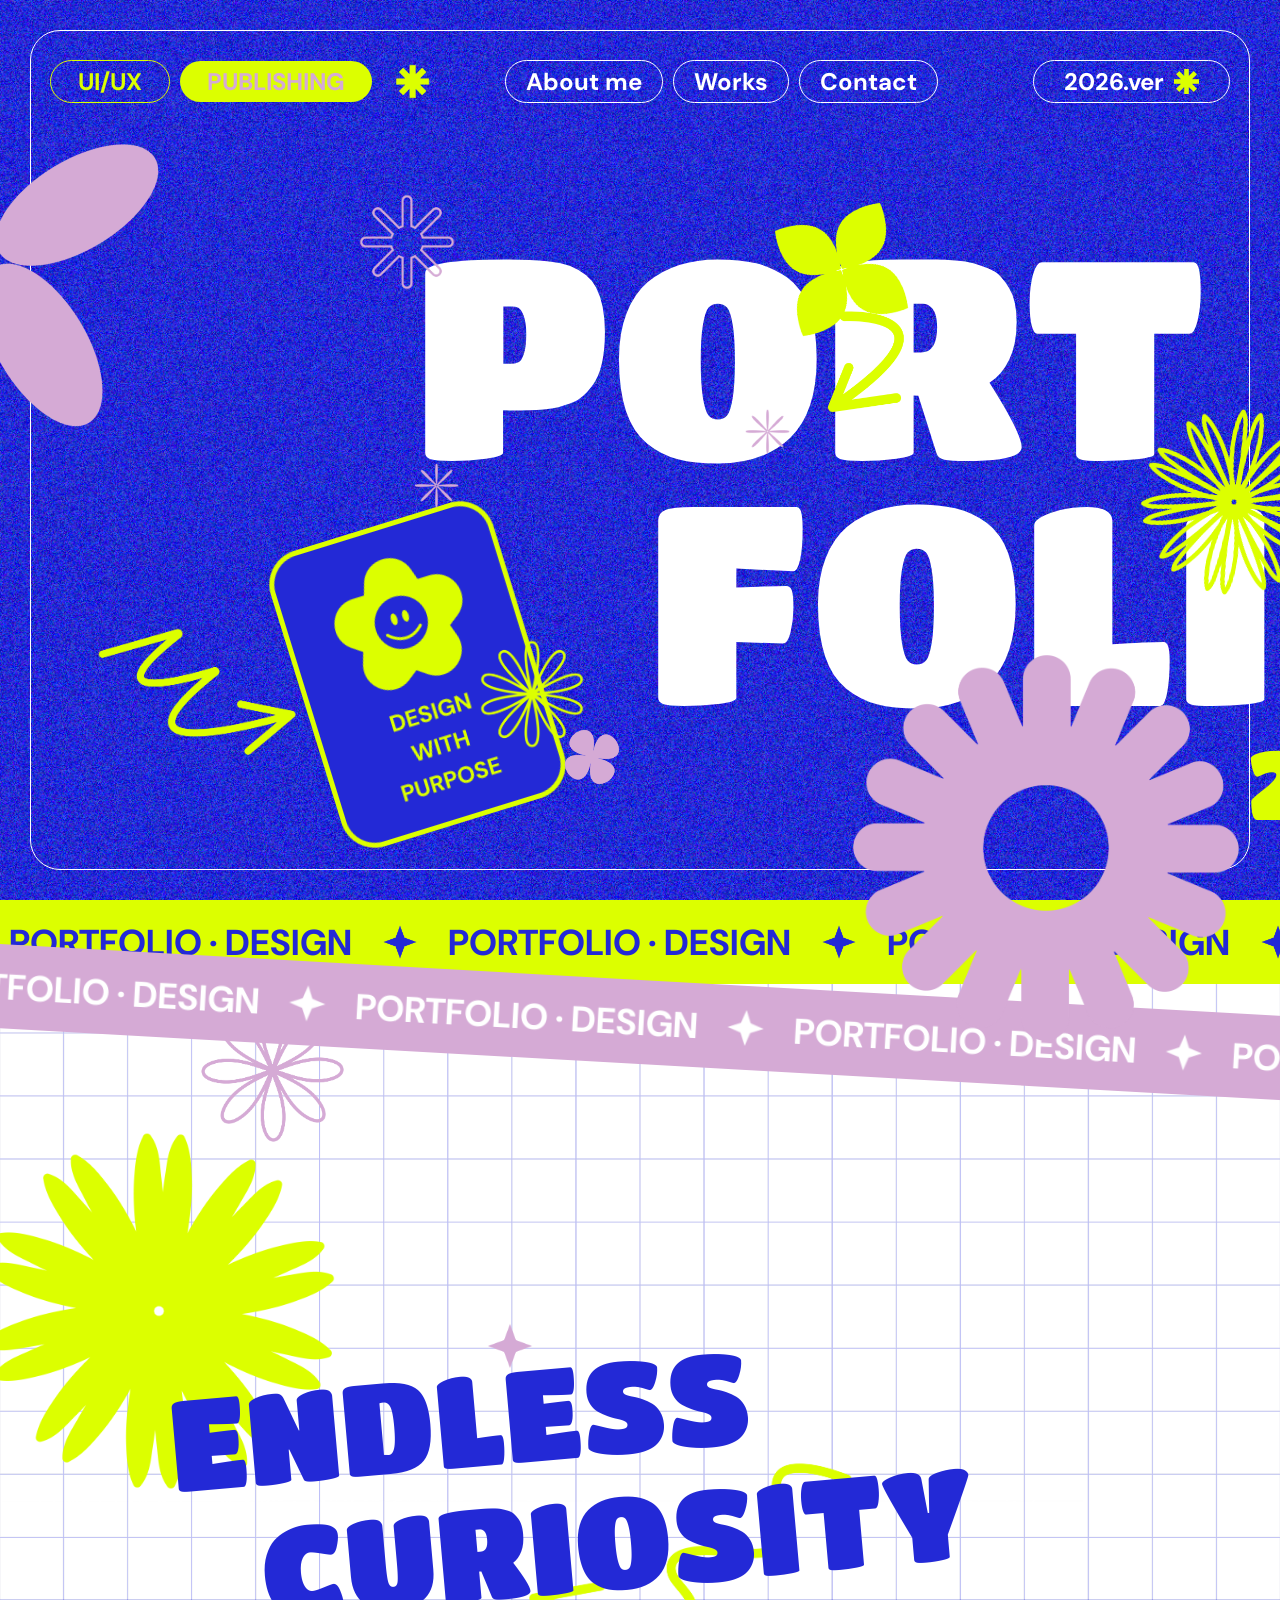
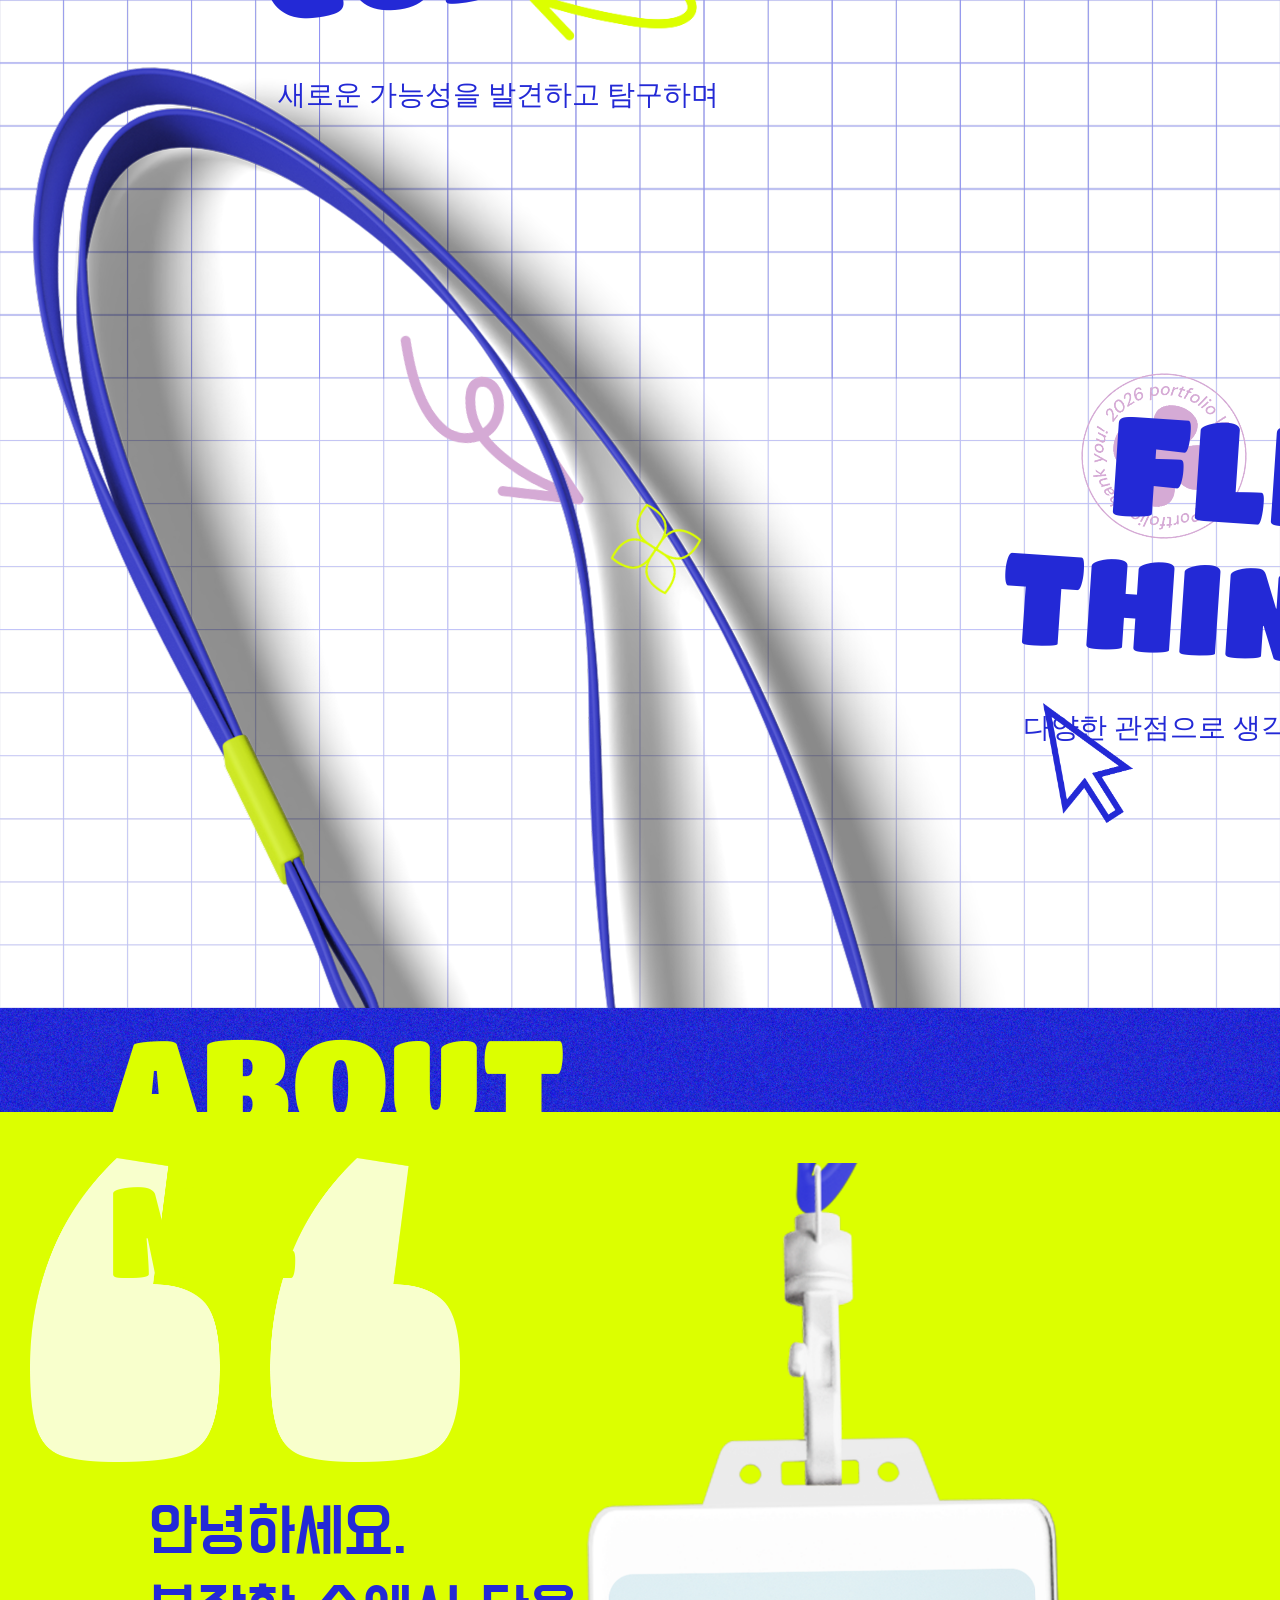
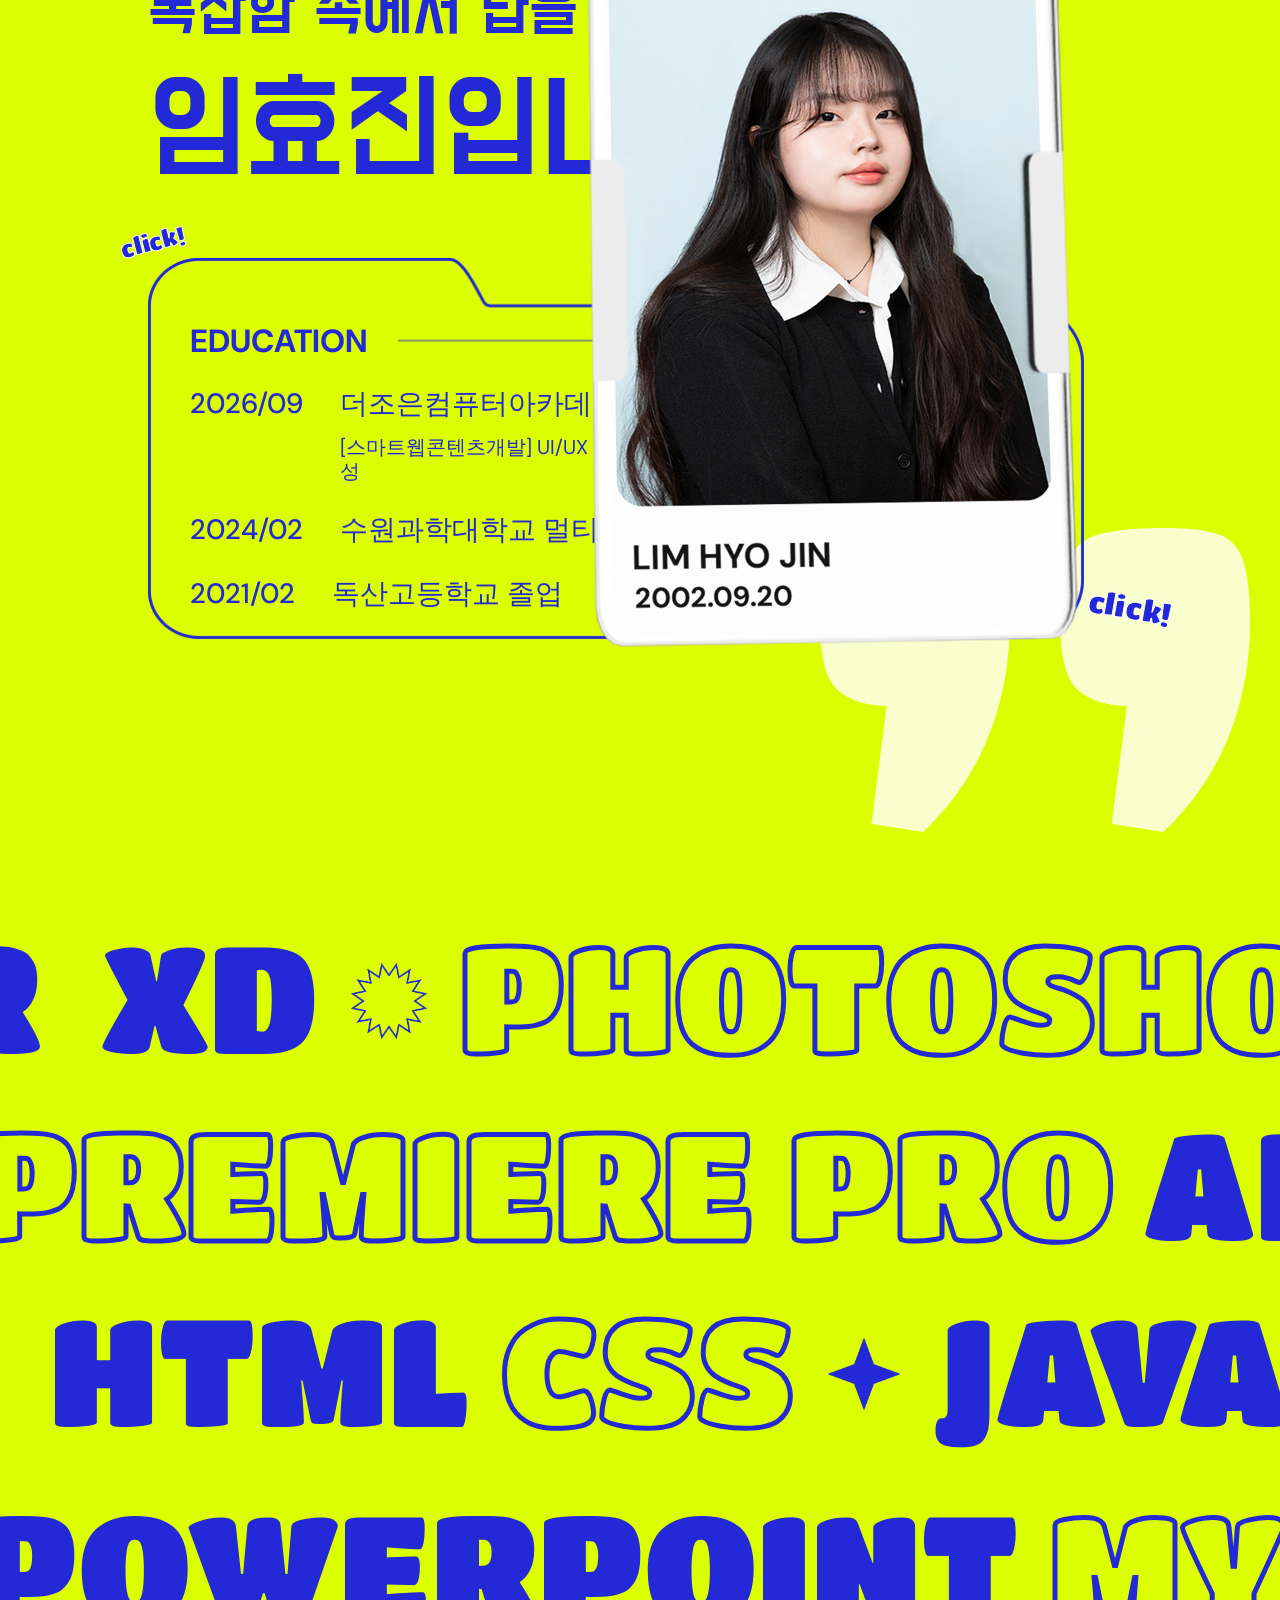
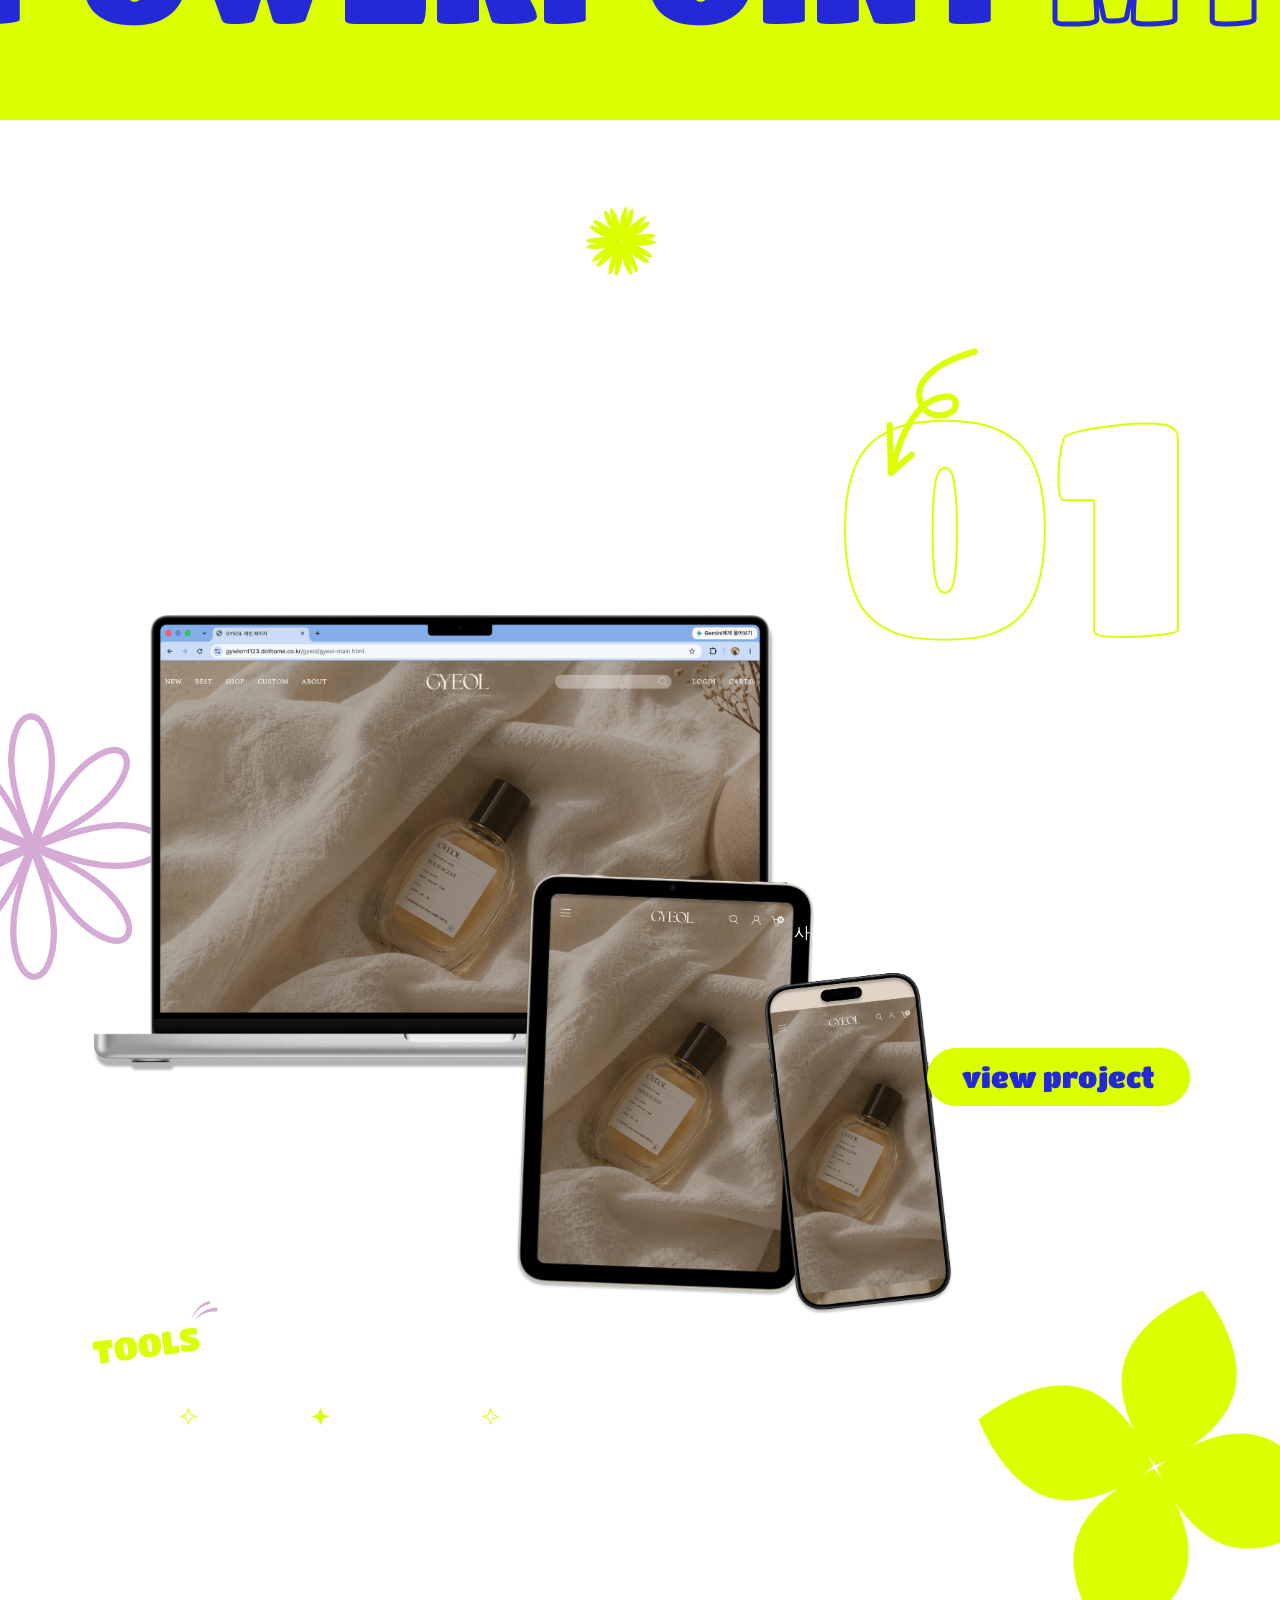
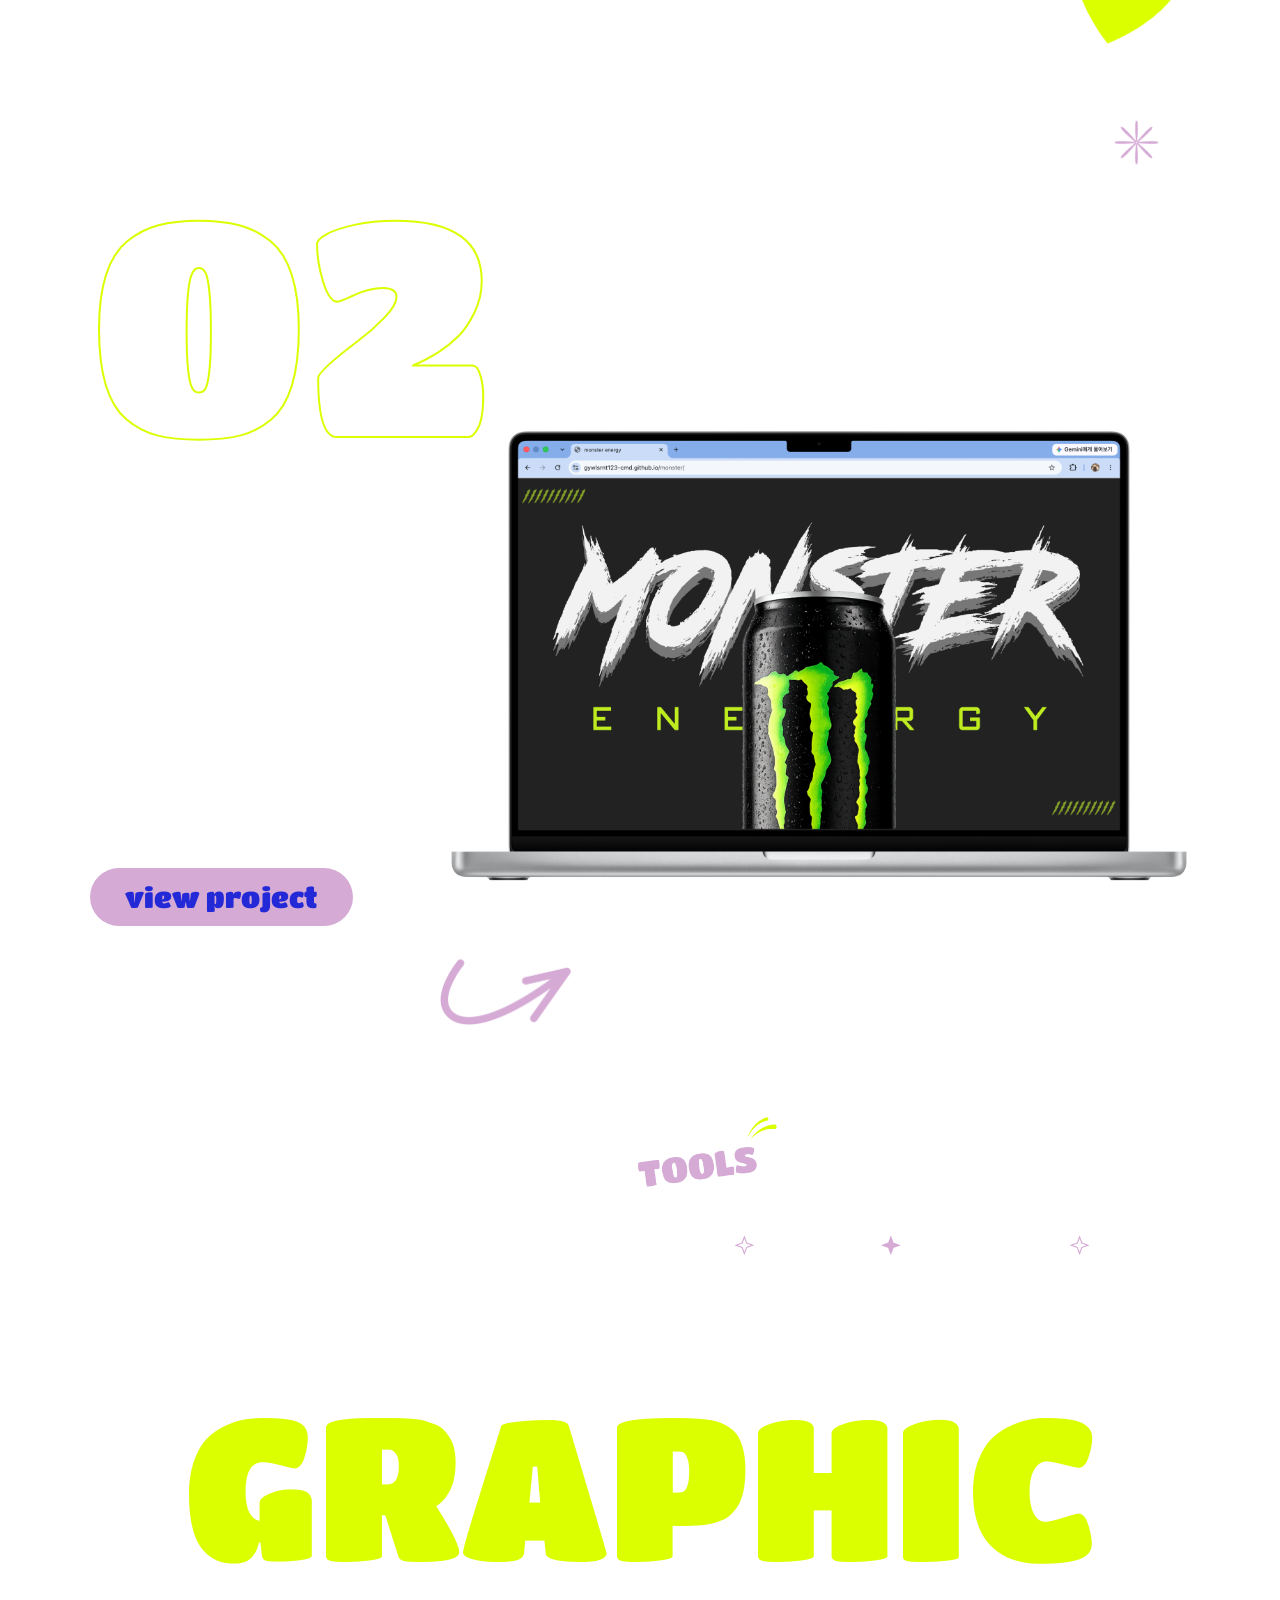
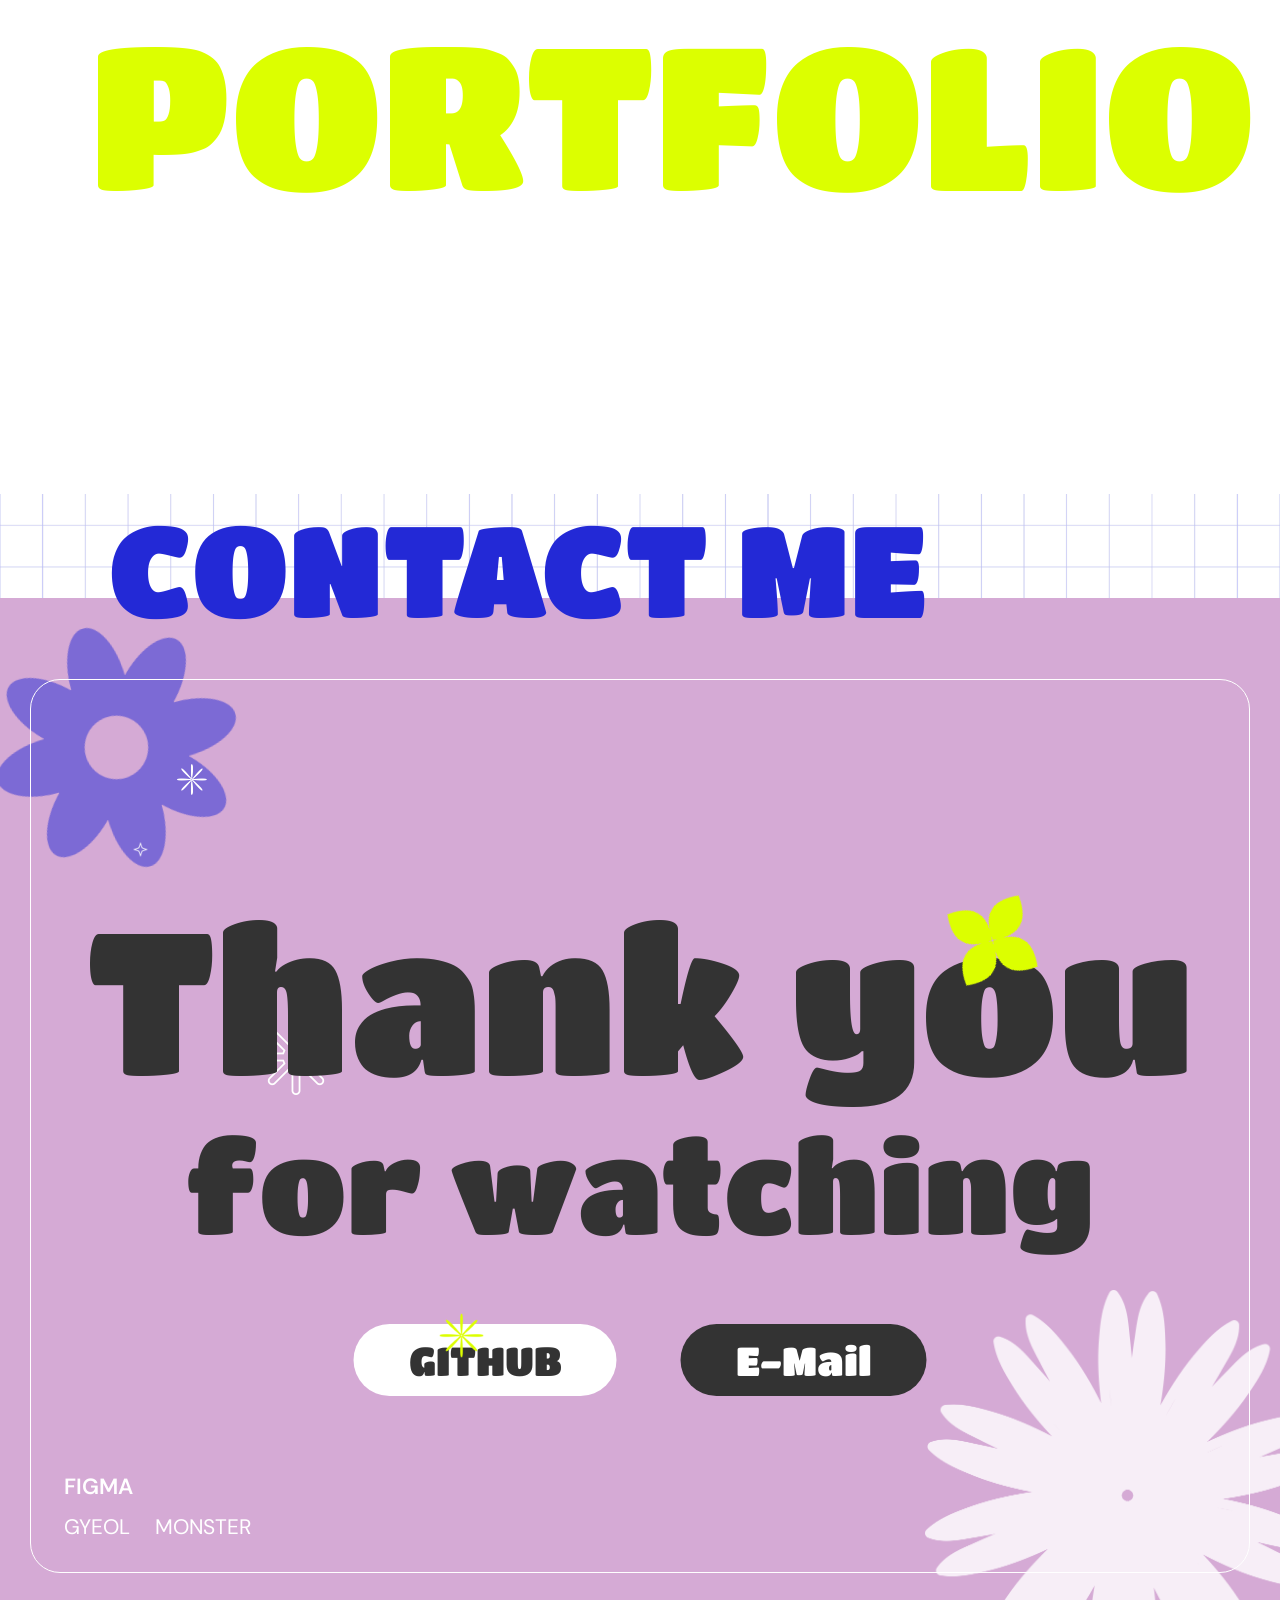
==== index.html @ 48977298 "Add portfolio website" ====
<!DOCTYPE html>
<html lang="ko">
<head>
    <meta charset="UTF-8">
    <meta name="viewport" content="width=device-width, initial-scale=1.0">
    <title>portfolio</title>
    <link rel="stylesheet" href="portfolio.css">

    <link rel="preconnect" href="https://fonts.googleapis.com">
    <link rel="preconnect" href="https://fonts.gstatic.com" crossorigin>
    <link href="https://fonts.googleapis.com/css2?family=DM+Sans:wght@100;400;500;700&display=swap" rel="stylesheet">
    <link href="https://fonts.googleapis.com/css2?family=DM+Sans:wght@400;500;700&family=Do+Hyeon&family=Titan+One&display=swap" rel="stylesheet">

    <script src="js/jquery-4.0.0.min.js"></script>
</head>
<body class="main-page">
    <header>
        <div>
            <p>UI/UX</p>
            <p>PUBLISHING</p>
            <img src="source/main/graphic/graphic16.png" alt="">
        </div>
        <nav class="main-nav">
            <a href="#about">About me</a>
            <a href="#works">Works</a>
            <a href="#main-contact">Contact</a>
        </nav>
        <span class="version">
            2026.ver
            <img src="source/main/graphic/graphicHeader.png" alt="">
        </span>
    </header>
    <!--header end-->
    
    <main>
        <section id="main-hero">
            <div class="hero-graphic">
                <img class="graphic graphic-1" src="source/main/graphic/graphic1.png" alt="">
                <img class="graphic graphic-2" src="source/main/graphic/graphic5.png" alt="">
                <img class="graphic graphic-3" src="source/main/graphic/graphic12.png" alt="">
                <img class="main-arrow arrow-1" src="source/main/arrow1.png" alt="">
                <img class="graphic graphic-4" src="source/main/graphic/graphic11.png" alt="">
                <img class="flower" src="source/main/flower_pr.png" alt="">
                <img class="main-arrow arrow-2" src="source/main/arrow2.png" alt="">
                <img class="graphic graphic-5" src="source/main/graphic/graphic2.png" alt="">
                <img class="graphic graphic-6" src="source/main/graphic/graphic2.png" alt="">
                <img class="graphic graphic-7" src="source/main/graphic/graphic14.png" alt="">
                <img class="graphic graphic-8" src="source/main/graphic/graphic4.png" alt="">
                <img class="hero-port" src="source/main/graphic/main_hero.png" alt="">
                <img class="graphic graphic-9" src="source/main/graphic/graphic6.png" alt="">
            </div>
            <h1 class="titan">
                <span>PORT</span>
                <span>FOLIO</span>
            </h1>
            <p class="year titan">2026</p>
        </section>
        <section class="marquee-section">
            <div class="marquee marquee-green">
                <div class="marquee-track">
                    <span>PORTFOLIO · DESIGN</span>
                    <span><img src="source/main/graphic/graphic22.png" alt=""></span>
                    <span>PORTFOLIO · DESIGN</span>
                    <span><img src="source/main/graphic/graphic22.png" alt=""></span>
                </div>
            </div>
            <div class="marquee marquee-pink">
                <div class="marquee-track">
                    <span>PORTFOLIO · DESIGN</span>
                    <span><img src="source/main/graphic/graphic27.png" alt=""></span>
                    <span>PORTFOLIO · DESIGN</span>
                    <span><img src="source/main/graphic/graphic27.png" alt=""></span>
                </div>
            </div>
        </section>
        <section id="about">
            <article class="about-top">
                <div class="about-graphic">
                    <img class="Agraphic Agraphic-1" src="source/main/graphic/graphic7.png" alt="">
                    <img class="Agraphic Agraphic-2" src="source/main/graphic/graphic15.png" alt="">
                    <img class="Agraphic Agraphic-3" src="source/main/graphic/graphic8.png" alt="">
                    <img class="Agraphic Agraphic-4" src="source/main/graphic/graphic13.png" alt="">
                    <img class="Agraphic Agraphic-5" src="source/main/graphic/about.png" alt="">
                    <img class="Aarrow Aarrow-1" src="source/main/arrow3.png" alt="">
                    <img class="Aarrow Aarrow-2" src="source/main/arrow4.png" alt="">
                    <img class="mouse" src="source/main/graphic/mouse.png" alt="">
                    <img class="year-2026" src="source/main/2026.png" alt="">
                </div>
                <p><img src="source/main/card1.png" alt=""></p>
                <div class="endless">
                    <h2 class="titan">
                        <span>ENDLESS</span>
                        <span>CURIOSITY</span>
                    </h2>
                    <p>새로운 가능성을 발견하고 탐구하며</p>
                </div>
                <div class="flexible">
                    <h2 class="titan">
                        <span>FLEXIBLE</span>
                        <span>THINKER</span>
                    </h2>
                    <p>다양한 관점으로 생각하는</p>
                </div>
            </article>
            <article class="about-bottom">
                <div class="about-bottom-title">
                    <h2 class="titan">
                        <span>ABOUT</span>
                        <img class="a_me" src="source/main/aboutme.png" alt="">
                        <span>ME</span>
                    </h2>
                    <img src="source/main/background1-2.png" alt="">
                </div>
                <div class="about-quotes" aria-hidden="true">
                    <img src="source/main/up.png" alt="">
                    <img src="source/main/down.png" alt="">
                </div>
                <div class="about-typo">
                    <p class="do-hyeon">
                        안녕하세요.
                        <br>
                        복잡함 속에서 답을 찾아내는 디자이너
                    </p>
                    <p class="do-hyeon">임효진입니다.</p>
                </div>
                <div class="folder">
                    <span class="folder-click folder-click-left titan">click!</span>
                    <img src="source/main/folder.png" alt="">
                    <div class="education">
                        <div class="education-title">
                            <button class="panel-toggle is-active" type="button" aria-controls="education-list" aria-expanded="true">EDUCATION</button>
                            <img src="source/main/line.png" alt="">
                        </div>
                        <ul class="education-list" id="education-list">
                            <li>
                                <p>2026/09</p>
                                <p>더조은컴퓨터아카데미 훈련과정 수료</p>
                                <span>[스마트웹콘텐츠개발] UI/UX 스마트웹(웹디자인,웹퍼블리셔)콘텐츠 제작 실무자 양성</span>
                            </li>
                            <li>
                                <p>2024/02</p>
                                <p>수원과학대학교 멀티미디어디자인과 졸업</p>
                            </li>
                            <li>
                                <p>2021/02</p>
                                <p>독산고등학교 졸업</p>
                            </li>
                        </ul>
                    </div>
                    <div class="skill">
                        <div class="skill-title">
                            <button class="panel-toggle" type="button" aria-controls="skill-list" aria-expanded="false">SKILLS</button>
                            <img src="source/main/line.png" alt="">
                        </div>
                        <div class="skill-list" id="skill-list">
                            <div class="skill-row skill-row-design">
                                <img class="skill-photoshop" src="source/main/skill/photoshop.png" alt="Photoshop">
                                <img class="skill-xd" src="source/main/skill/XD.png" alt="Adobe XD">
                                <img class="skill-illustrator" src="source/main/skill/illustrator.png" alt="Illustrator">
                                <img class="skill-premiere" src="source/main/skill/premiere_pro.png" alt="Premiere Pro">
                                <img class="skill-figma" src="source/main/skill/figma.png" alt="Figma">
                            </div>
                            <div class="skill-row skill-row-web">
                                <img class="skill-html" src="source/main/skill/html.png" alt="HTML">
                                <img class="skill-css" src="source/main/skill/css.png" alt="CSS">
                                <img class="skill-javascript" src="source/main/skill/javascript.png" alt="JavaScript">
                                <img class="skill-jquery" src="source/main/skill/jQuery.png" alt="jQuery">
                            </div>
                        </div>
                    </div>
                    <span class="folder-click folder-click-right titan">click!</span>
                </div>
                <img class="profile" src="source/main/card2.png" alt="임효진의 프로필">
                
                <div class="skill-marquee" role="group" aria-label="Skills">
                    <div class="skill-marquee-row">
                        <div class="skill-marquee-track titan">
                            <span class="solid">XD</span>
                            <span class="star"><img src="source/main/graphic/graphic21.png" alt=""></span>
                            <span class="outline">PHOTOSHOP</span>
                            <span class="solid">ILLUSTRATOR</span>
                        </div>
                    </div>
                    <div class="skill-marquee-row">
                        <div class="skill-marquee-track titan">
                            <span class="outline">PREMIERE PRO</span>
                            <span class="solid">AFTER EFFECT</span>
                        </div>
                    </div>
                    <div class="skill-marquee-row">
                        <div class="skill-marquee-track titan">
                            <span class="solid">HTML</span>
                            <span class="outline">CSS</span>
                            <span class="star"><img src="source/main/graphic/graphic22.png" alt=""></span>
                            <span class="solid">JAVASCRIPT</span>
                            <span class="outline">JQUERY</span>
                        </div>
                    </div>
                    <div class="skill-marquee-row">
                        <div class="skill-marquee-track titan">
                            <span class="solid">POWERPOINT</span>
                            <span class="outline">MYSQL</span>
                            <span class="star"><img src="source/main/graphic/graphic21.png" alt=""></span>
                            <span class="solid">FIGMA</span>
                        </div>
                    </div>
                </div>
            </article>
        </section>
        <section id="works">
            <div class="works-graphic">
                <img class="Wgraphic wgraphic-1" src="source/main/graphic/graphic15.png" alt="">
                <img class="Wgraphic wgraphic-2" src="source/main/graphic/graphic7.png" alt="">
                <img class="Wgraphic wgraphic-3" src="source/main/graphic/graphic12.png" alt="">
                <img class="Wgraphic wgraphic-4" src="source/main/graphic/graphic2.png" alt="">
                <img class="Wgraphic wgraphic-5" src="source/main/graphic/graphic24.png" alt="">
                <img class="wgraphic wgraphic-6" src="source/main/unleash.png" alt="">
                <img class="warrow warrow-1" src="source/main/arrow5.png" alt="">
                <img class="warrow warrow-2" src="source/main/arrow6.png" alt="">
            </div>
            <h2 class="titan">WORKS</h2>
            <article class="gyeol">
                <img class="mockup1" src="source/main/mockup1.png" alt="GYEOL">
                <img class="Gtool" src="source/main/gyeol-tools.png" alt="">
                <span class="num titan">01</span>
                <h3>사용자 맞춤형 향수 브랜드</h3>
                <p class="date">2026.06.05 - 2026.07.31</p>
                <p class="contribution">기여도 100%</p>
                <p class="explain">
                    온라인에서 시향하기 어려운 한계를 보완하고,
                    <br>
                    사용자가 다양한 향료를 조합해 자신만의 향을 완성할 수
                    <br>
                    있는 맞춤형 향수 브랜드 ‘GYEOL’을 기획했습니다.
                </p>
                <a class="view titan" href="gyeol-project.html">view project</a>
            </article>
            <article class="monster">
                <img class="mockup2" src="source/main/monster.png" alt="몬스터에너지">
                <img class="Mtool" src="source/main/monster-tools.png" alt="">
                <span class="num titan">02</span>
                <h3>몬스터에너지 리뉴얼</h3>
                <p class="date">2026.08.03 - 2026.08.24</p>
                <p class="contribution">기여도 100%</p>
                <p class="explain">
                    에너지 드링크 시장에서 브랜드 경쟁력을 강화하고,
                    <br>
                    몬스터 에너지 특유의 강렬하고 역동적인 아이덴티티를 웹에서도
                    <br>
                    효과적으로 전달하기 위해 리뉴얼을 기획했습니다.
                </p>
                <a class="view titan" href="monster-project.html">view project</a>
            </article>
            <p class="titan">GRAPHIC PORTFOLIO</p>
        </section>
    </main>
    <!--main end-->

    <footer id="main-contact">
        <div class="contact-graphic">
            <img class="cgraphic cgraphic-1" src="source/main/graphic/graphic28.png" alt="">
            <img class="cgraphic cgraphic-2" src="source/main/graphic/graphic24.png" alt="">
            <img class="cgraphic cgraphic-3" src="source/main/graphic/graphic26.png" alt="">
            <img class="cgraphic cgraphic-4" src="source/main/graphic/graphic25.png" alt="">
            <img class="cgraphic cgraphic-5" src="source/main/graphic/graphic12.png" alt="">
            <img class="cgraphic cgraphic-6" src="source/main/graphic/graphic10.png" alt="">
            <img class="cgraphic cgraphic-7" src="source/main/graphic/graphic23.png" alt="">
        </div>
        <div class="contact-title">
            <h2 class="titan">CONTACT ME</h2>
            <img src="source/main/background2-1.png" alt="">
        </div>
        <div class="main-thank">
            <h3 class="titan">
                <span>Thank you</span>
                <span>for watching</span>
            </h3>
            <div class="site">
                <a class="github titan" href="https://github.com/gywlsrnt123-cmd">GITHUB</a>
                <a class="mail titan" href="mailto:gywlsrnt123@naver.com">E-Mail</a>
            </div>
            <div class="figma-link">
                <p>FIGMA</p>
                <a class="gyeol-link" href="https://www.figma.com/design/eHbIeuLdFx3pdR18Tp4HQK/GYEOL?m=auto&t=K8bXo7rWv0YH0FYU-1">GYEOL</a>
                <a class="monster-link" href="https://www.figma.com/design/3rWMLzw4wKy8XOGB7PRYed/monster-energy?m=auto&t=pQtxO18U5sABvNQc-1">MONSTER</a>
            </div>
        </div>
    </footer>
    <script>
        const marqueeTracks = document.querySelectorAll(".marquee-track");

        marqueeTracks.forEach((track, index) => {
            const originalContent = track.innerHTML;
            const direction = index === 1 ? -1 : 1;
            const speed = index === 1 ? 0.45 : 0.6;
            let offset = 0;
            let loopWidth = 0;

            track.innerHTML = `
                <div class="marquee-group">${originalContent}</div>
                <div class="marquee-group" aria-hidden="true">${originalContent}</div>
                <div class="marquee-group" aria-hidden="true">${originalContent}</div>
            `;

            const updateLoopWidth = () => {
                loopWidth = track.querySelector(".marquee-group").offsetWidth + 30;

                if (direction === -1 && offset === 0) {
                    offset = -loopWidth;
                }
            };

            const animate = () => {
                if (loopWidth > 0) {
                    offset -= speed * direction;

                    if (offset <= -loopWidth) {
                        offset += loopWidth;
                    }

                    if (offset >= 0) {
                        offset -= loopWidth;
                    }

                    track.style.transform = `translate3d(${offset}px, 0, 0)`;
                }

                window.requestAnimationFrame(animate);
            };

            updateLoopWidth();
            window.addEventListener("resize", updateLoopWidth);
            window.requestAnimationFrame(animate);
        });

        const skillMarqueeTracks = document.querySelectorAll(".skill-marquee-track");

        skillMarqueeTracks.forEach((track, index) => {
            const originalContent = track.innerHTML;
            const direction = index % 2 === 0 ? -1 : 1;
            const speed = 0.8;
            let offset = 0;
            let loopWidth = 0;

            track.innerHTML = `
                <div class="marquee-group">${originalContent}</div>
                <div class="marquee-group" aria-hidden="true">${originalContent}</div>
            `;

            const updateSkillLoopWidth = () => {
                loopWidth = track.querySelector(".marquee-group").offsetWidth + 30;

                if (direction === -1 && offset === 0) {
                    offset = -loopWidth;
                }
            };

            const animateSkillMarquee = () => {
                if (loopWidth > 0) {
                    offset -= speed * direction;

                    if (direction === 1 && offset <= -loopWidth) {
                        offset += loopWidth;
                    }

                    if (direction === -1 && offset >= 0) {
                        offset -= loopWidth;
                    }

                    track.style.transform = `translate3d(${offset}px, 0, 0)`;
                }

                window.requestAnimationFrame(animateSkillMarquee);
            };

            updateSkillLoopWidth();
            window.addEventListener("resize", updateSkillLoopWidth);
            window.requestAnimationFrame(animateSkillMarquee);
        });

        const educationPanel = document.querySelector(".education");
        const skillPanel = document.querySelector(".skill");
        const folder = document.querySelector(".folder");
        const educationToggle = educationPanel.querySelector(".panel-toggle");
        const skillToggle = skillPanel.querySelector(".panel-toggle");

        const alignSkillPanel = () => {
            const previousDisplay = educationPanel.style.display;
            const previousVisibility = educationPanel.style.visibility;
            educationPanel.style.visibility = "hidden";
            educationPanel.style.display = "block";

            const folderTop = folder.getBoundingClientRect().top;
            const educationTitleTop = educationPanel.querySelector(".education-title").getBoundingClientRect().top;

            skillPanel.style.top = `${educationTitleTop - folderTop}px`;
            skillPanel.style.transform = "none";

            educationPanel.style.display = previousDisplay;
            educationPanel.style.visibility = previousVisibility;
        };

        const showPanel = (panelToShow, panelToHide, activeToggle, inactiveToggle) => {
            panelToShow.style.display = "block";
            panelToHide.style.display = "none";
            activeToggle.classList.add("is-active");
            inactiveToggle.classList.remove("is-active");
            activeToggle.setAttribute("aria-expanded", "true");
            inactiveToggle.setAttribute("aria-expanded", "false");
        };

        folder.addEventListener("click", () => {
            const isSkillVisible = window.getComputedStyle(skillPanel).display !== "none";

            if (isSkillVisible) {
                showPanel(educationPanel, skillPanel, educationToggle, skillToggle);
            } else {
                alignSkillPanel();
                showPanel(skillPanel, educationPanel, skillToggle, educationToggle);
            }
        });

        alignSkillPanel();
        window.addEventListener("load", alignSkillPanel);
        document.fonts.ready.then(alignSkillPanel);
        window.addEventListener("resize", alignSkillPanel);
    </script>
    <script>
        document.querySelectorAll('header a[href^="#"]').forEach((link) => {
            link.addEventListener("click", (event) => {
                if (event.ctrlKey || event.metaKey || event.shiftKey || event.altKey) return;

                const target = document.getElementById(link.hash.slice(1));
                if (!target) return;

                event.preventDefault();

                const header = link.closest("header");
                const headerOffset = Math.max(0, header.getBoundingClientRect().bottom) + 20;
                const targetTop = target.getBoundingClientRect().top + window.scrollY;

                window.scrollTo({
                    top: Math.max(0, targetTop - headerOffset),
                    behavior: window.matchMedia("(prefers-reduced-motion: reduce)").matches
                        ? "auto"
                        : "smooth"
                });
            });
        });
    </script>
    <script>
        document.querySelectorAll('a[href^="mailto:"]').forEach((link) => {
            link.setAttribute("title", "이메일 주소 복사");
            if (link.hasAttribute("aria-label")) {
                link.setAttribute("aria-label", "이메일 주소 복사");
            }

            link.addEventListener("click", async (event) => {
                event.preventDefault();
                const email = decodeURIComponent(link.getAttribute("href").slice(7).split("?")[0]);

                try {
                    await navigator.clipboard.writeText(email);
                    alert("이메일 주소를 복사했어요. 메일의 받는 사람에 붙여 넣어 주세요.");
                } catch {
                    prompt("아래 이메일 주소를 복사해 주세요.", email);
                }
            });
        });
    </script>
    <script>
        (() => {
            const header = document.querySelector("header");
            if (!header) return;

            const updateHeader = () => {
                header.classList.toggle("is-scrolled", window.scrollY > 30);
            };

            updateHeader();
            window.addEventListener("scroll", updateHeader, { passive: true });
            window.addEventListener("pageshow", updateHeader);
        })();
    </script>
</body>
</html>
---- portfolio.css ----
/*basic style*/
*{margin: 0; padding: 0; box-sizing: border-box;}
h1,h2,h3{
    font-weight: normal;
}
ul{list-style: none;}
a{text-decoration: none;}
img{vertical-align: top;}
html,
body{
    width: 100%;
    overflow-x: clip;
    font-family: "DM Sans", sans-serif;
}

/*font style*/
.dm{
    font-family: "DM Sans", sans-serif;
    font-style: normal;
}
.titan{
    font-family: "Titan One", sans-serif;
    font-style: normal;
}
.do-hyeon{
    font-family: "Do Hyeon", sans-serif;
    font-style: normal;
}
.spect{
    font-family: "Spectral", serif;
    font-style: normal;
}
.noto{
    font-family: "Noto Serif KR", serif;
    font-style: normal;
}
@font-face{
    font-family: "Road Rage";
    src: url("source/fonts/road-rage/Road_Rage.otf") format("opentype");
    font-weight: 400;
    font-style: normal;
    font-display: swap;
}
.road{
    font-weight: 400;
    font-family: "Road Rage", "DM Sans", sans-serif;
    font-style: normal;
}
.opti{
    font-family: "OPTIBankGothic", "DM Sans", sans-serif;
    font-style: normal;
}

@font-face{
    font-family: "esamanru";
    src: url("https://cdn.jsdelivr.net/gh/projectnoonnu/noonfonts_20-10@1.0/GongGothicBold.woff") format("woff");
    font-weight: 700;
    font-style: normal;
    font-display: swap;
}
.esamanru{
    font-family: "esamanru", "DM Sans", sans-serif;
    font-weight: 700;
    font-style: normal;
}

/*main style*/
/*header style*/
header{
    position: fixed;
    top: 60px;
    z-index: 10;
    display: flex;
    align-items: center;
    justify-content: flex-start;
    width: 100%;
    padding: 0 50px;
}
header>div{
    display: flex;
    align-items: center;
    gap: 10px;
}
header::before{
    content: "";
    position: absolute;
    inset: -16px 30px;
    z-index: -1;
    border-radius: 50px;
    background: rgba(34,34,34,0.8);
    backdrop-filter: blur(12px);
    opacity: 0;
    transition: opacity 0.25s ease;
    pointer-events: none;
}
header.is-scrolled::before{
    opacity: 1;
}
.main-page header::before{
    background: rgba(35,41,214,0.85);
}
.gyeol-page header::before{
    background: rgba(242,238,231,0.8);
}
.gyeol-page header.is-scrolled .main-nav>a,
.gyeol-page header.is-scrolled>.version{
    color: #4C381E;
    border-color: #4C381E;
}
header>div>p:first-of-type{
    font-weight: 700;
    font-size: 24px;
    color: #DCFF00;
    border: 1px solid #DCFF00;
    border-radius: 50px;
    display: inline-block;
    padding: 5px 27px;
}
header>div>p:last-of-type{
    font-weight: 700;
    font-size: 24px;
    color: #D5AAD5;
    background: #DCFF00;
    border-radius: 50px;
    display: inline-block;
    padding: 5px 27px;
}
header>div>img{
    width: 41px;
    margin-left: 10px;
}
.main-nav{
    display: flex;
    gap: 10px;
    margin-left: 72px;
}
.main-nav>a{
    color: #FFFFFF;
    font-weight: 700;
    font-size: 24px;
    border: 1px solid #FFFFFF;
    border-radius: 50px;
    padding: 5px 20px;
}
header>.version{
    display: flex;
    align-items: center;
    gap: 10px;
    margin-left: auto;
    font-weight: 700;
    font-size: 24px;
    color: #FFFFFF;
    border: 1px solid #FFFFFF;
    border-radius: 50px;
    padding: 5px 30px;
}
header>.version>img{
    width: 25px;
}

/*hero style*/
#main-hero{
    position: relative;
    z-index: 7;
    min-height: 100vh;
    background-image: url("source/main/background1-1.png");
    background-repeat: no-repeat;
    background-position: center;
    background-size: cover;
}
#main-hero::before{
    content: "";
    position: absolute;
    inset: 30px;
    z-index: 1;
    border: 1px solid #FFFFFF;
    border-radius: 30px;
    pointer-events: none;
}
.hero-graphic{
    position: absolute;
    inset: 0;
    z-index: 5;
}
.hero-graphic img{
    position: absolute;
}
.graphic-1{
    width: 347px;
    z-index: 10;
    transform: rotate(13.86deg);
    right: 87.23%;
    top: 9.34%;
}
.graphic-2{
    width: 110px;
    left: 27.51%;
    top: 20.75%;
}
.graphic-3{
    width: 185px;
    left: 58.5%;
    top: 19.72%;
    transform: rotate(30deg);
}
.graphic-4{
    width: 220px;
    right: -4.99%;
    bottom: 32.04%;
    transform: rotate(9.88deg);
}
.graphic-5{
    width: 53px;
    right: 38%;
    top: 44.97%;
}
.graphic-6{
    width: 53px;
    left: 32%;
    top: 51.05%;
}
.graphic-7{
    width: 124px;
    left: 36.69%;
    bottom: 16%;
}
.graphic-8{
    width: 70px;
    left: 43.5%;
    bottom: 12%;
    transform: rotate(56.6deg);
}
.graphic-9{
    width: 464px;
    position: absolute;
    width: 464px;
    right: -18%;
    bottom: -180px;
    z-index: 10;
    transform: translateX(-50%);
}
.arrow-1{
    width: 140px;
    right: 27%;
    top: 32.8%;
}
.arrow-2{
    width: 200px;
    left: 7.56%;
    bottom: 12.77%;
}
.flower{
    width: 233px;
    transform: rotate(-17.19deg);
    left: 301px;
    top: 520px;
}
.hero-port{
    width: 191px;
    transform: rotate(-25.45deg);
    left: 1420px;
    top: 454.29px;
}
#main-hero>h1,
#main-hero>.year{
    position: absolute;
    z-index: 2;
}
#main-hero>h1>span{
    display: block;
    position: absolute;
    color: #FFFFFF;
    font-size: 280px;
    white-space: nowrap;
}
#main-hero>h1>span:first-child{
    left: 414px;
    top: 189px;
}
#main-hero>h1>span:last-child{
    left: 647px;
    top: 434px;
}
#main-hero>.year{
    position: absolute;
    font-size: 96px;
    line-height: 110px;
    color: #DCFF00;
    left: 1248px;
    top: 727px;
}

/*marquee style*/
.marquee-section{
    position: relative;
    z-index: 6;
    height: 84px;
    overflow: visible;
}
.marquee{
    width: 100%;
    height: 84px;
    white-space: nowrap;
}
.marquee-green{
    position: relative;
    z-index: 2;
    background-color: #DCFF00;
    color: #2329D6;
}
.marquee-pink{
    position: absolute;
    top: 80px;
    left: -60px;
    z-index: 3;
    width: calc(100% + 120px);
    background-color: #D5AAD5;
    color: #FFFFFF;
    transform: rotate(3.21deg);
    transform-origin: center;
}
.marquee-track{
    display: flex;
    align-items: center;
    width: max-content;
    height: 84px;
    padding-left: 30px;
    font-size: 36px;
    font-weight: 700;
}
.marquee-group{
    display: flex;
    flex: 0 0 auto;
    align-items: center;
    gap: 30px;
    margin-right: 30px;
}
.marquee-track span{
    display: inline-flex;
    flex: 0 0 auto;
    align-items: center;
}
.marquee-track img{
    width: 36px;
    height: 36px;
    object-fit: contain;
}

/*about style*/
/*about-top style*/
.about-top,
.about-bottom{
    position: relative;
}
.about-top{
    height: 1624px;
    overflow: hidden;
    background-image: url("source/main/background2.png");
    background-repeat: no-repeat;
    background-position: center;
    background-size: cover;
}
.about-graphic{
    position: absolute;
    inset: 0;
}
.about-graphic img{
    position: absolute;
}
.Agraphic-1{
    width: 167px;
    left: 14.8%;
    top: 0.2%;
}
.Agraphic-2{
    width: 420px;
    left: -4%;
    top: 7%;
}
.Agraphic-3{
    width: 48px;
    left: 38%;
    top: 20.8%;
}
.Agraphic-4{
    width: 108px;
    right: 44.5%;
    top: 68.4%;
    z-index: 8;
    transform: rotate(-11.59deg);
}
.Agraphic-5{
    width: 180px;
    right: 2%;
    top: 60.49%;
    transform: rotate(-25.45deg);
}
.Aarrow-1{
    width: 331px;
    right: 33.33%;
    top: 26.16%;
}
.Aarrow-2{
    width: 210px;
    right: 53.46%;
    top: 56.2%;
    transform: rotate(8.65deg);
}
.mouse{
    width: 90px;
    right: 11.46%;
    top: 81.2%;
}
.year-2026{
    width: 301px;
    left: 1498px;
    top: 224px;
}
.about-top>p>img{
    position: absolute;
    width: 1083px;
    bottom: -40px;
}
.endless{
    position: absolute;
    left: 168px;
    top: 360px;
    z-index: 7;
}
.endless>h2{
    position: relative;    
    font-weight: 400;
    font-size: 128px;
    line-height: 147px;
    color: #2329D6;
    transform: rotate(-5.06deg);
}
.endless>h2>span:last-child{
    position: absolute;
    display: block;
    left: 80px;
    top: 135px;
}
.endless>p{
    position: absolute;
    left: 110px;
    top: 333px;
    font-weight: 500;
    font-size: 28px;
    line-height: 36px;
    color: #2329D6;
}
.flexible{
    position: absolute;
    left: 1001px;
    top: 1154px;
    z-index: 7;
}
.flexible>h2{
    position: relative;    
    font-weight: 400;
    font-size: 128px;
    line-height: 147px;
    color: #2329D6;
    transform: rotate(3.85deg);
}
.flexible>h2>span:first-child{
    position: absolute;
    display: block;
    left: 100px;
    bottom: 140px;
    font-size: 140px;
}
.flexible>p{
    position: absolute;
    left: 22px;
    top: 172px;
    font-weight: 500;
    font-size: 28px;
    line-height: 36px;
    color: #2329D6;
}

/*about-bottom style*/
.about-bottom{
    position: relative;
    height: 2312px;
    overflow: hidden;
    background: #DCFF00;
}
.about-bottom-title{
    position: absolute;
    inset: 0;
    z-index: 2;
}
.about-bottom-title>img{
    position: absolute;
    top: 0;
    left: 0;
    width: 100%;
    z-index: 1;
}
.about-bottom-title>h2{
    position: absolute;
    top: 0;
    left: 0;
    z-index: 2;
    color: #DCFF00;
    font-size: 128px;
    margin-left: 108px;
}
.about-bottom-title>h2>img{
    width: 494px;
    position: relative;
    top: 105px;
}
.about-quotes{
    position: absolute;
    inset: 0;
    z-index: 1;
    pointer-events: none;
}
.about-quotes>img{
    width: 430px;
    position: absolute;
}
.about-quotes>img:first-child{
    top: 150px;
    left: 30px;
}
.about-quotes>img:last-child{
    right: 30px;
    top: 1120px;
}
.about-typo{
    position: absolute;
    top: 485px;
    left: 148px;
    z-index: 4;
}
.about-typo>p{
    color: #2329D6;
}
.about-typo>p:first-child{
    font-size: 64px;
}
.about-typo>p:last-child{
    font-size: 128px;
}
.folder>img{
    width: 936px;
}
.folder{
    position: absolute;
    top: 850px;
    left: 148px;
    z-index: 4;
    cursor: pointer;
}
.folder-click{
    position: absolute;
    z-index: 2;
    color: #2329D6;
    -webkit-text-stroke: 1px #FFFFFF;
}
.folder-click-left{
    top: -30px;
    left: -28px;
    font-size: 24px;
    transform: rotate(-14deg);
}
.folder-click-right{
    right: -88px;
    bottom: 15px;
    font-size: 30px;
    transform: rotate(10deg);
}
.profile{
    width: 598px;
    position: absolute;
    top: 155px;
    right: 150px;
    z-index: 4;
}
.education{
    position: absolute;
    top: 55%;
    left: 42px;
    z-index: 2;
    color: #2329D6;
    transform: translateY(-50%);
}
.education-title{
    display: flex;
    align-items: center;
    gap: 30px;
}
.panel-toggle{
    padding: 0;
    border: 0;
    background: transparent;
    color: inherit;
    font: inherit;
    font-size: 32px;
    font-weight: 700;
    line-height: 1;
    cursor: pointer;
}
.education-title img{
    width: 590px;
    height: auto;
}
.education-list{
    margin: 30px 0 0;
    padding: 0;
    list-style: none;
}
.education-list li{
    margin-bottom: 30px;
    font-size: 28px;
    font-weight: 500;
    line-height: 1.2;
}
.education-list li:last-child{
    margin-bottom: 0;
}
.education-list li>p{
    display: inline-block;
    margin: 0;
}
.education-list li>p:first-child{
    margin-right: 30px;
}
.education-list li>span{
    display: block;
    margin-top: 15px;
    margin-left: 150px;
    font-size: 20px;
    font-weight: 400;
    line-height: 1.2;
}
.skill{
    position: absolute;
    top: 55%;
    left: 42px;
    z-index: 2;
    color: #2329D6;
    transform: translateY(-50%);
    display: none;
}
.skill-title{
    display: flex;
    align-items: center;
    gap: 30px;
}
.skill-title img{
    width: 590px;
    height: auto;
}
.skill-row{
    display: flex;
    align-items: center;
    gap: 16px;
    margin-top: 30px;
}
.skill-row img{
    height: auto;
    object-fit: contain;
}
.skill-list{
    display: block;
}
.skill-photoshop,
.skill-xd{
    width: 72px;
}
.skill-illustrator,
.skill-premiere{
    width: 73px;
}
.skill-figma{
    width: 82.5px;
}
.skill-html,
.skill-css{
    width: 72px;
}
.skill-javascript{
    width: 73px;
}
.skill-jquery{
    width: 73px;
}
.skill-row-web{
    display: block;
    margin-top: 30px;
    font-size: 0;
}
.skill-row-web img{
    display: inline-block;
    margin-right: 20px;
    vertical-align: top;
}
.skill-row-web img:last-child{
    margin-right: 0;
}
.skill-row-design{
    gap: 20px;
}
.skill-marquee{
    position: absolute;
    top: 1500px;
    left: 0;
    width: 100%;
    overflow: hidden;
    display: flex;
    flex-direction: column;
    gap: 25px;
}
.skill-marquee-row{
    width: 100%;
    white-space: nowrap;
}
.skill-marquee-track{
    display: flex;
    align-items: center;
    width: max-content;
    gap: 30px;
    font-size: 150px;
    line-height: 1;
}
.skill-marquee-track span{
    display: inline-flex;
    flex: 0 0 auto;
    align-items: center;
}
.skill-marquee-track .solid{
    color: #2329D6;
}
.skill-marquee-track .outline{
    color: #DCFF00;
    -webkit-text-stroke: 5px #2329D6;
}
.skill-marquee-track .star img{
    width: 80px;
    height: 80px;
    object-fit: contain;
}
.skill-marquee-track .star{
    display: inline-flex;
    height: 172.5px;
    align-items: center;
}
.skill-marquee-track .star img{
    display: block;
    position: relative;
    top: 7px;
}

/*works end*/
#works{
    position: relative;
    overflow: hidden;
    height: 3574px;
    padding: 120px 90px;
    background-image: url("source/main/background1-4.png");
    background-repeat: no-repeat;
    background-position: center;
    background-size: cover;
}
.works-graphic{
    position: absolute;
    inset: 0;
    z-index: auto;
}
.works-graphic img{
    position: absolute;
}
.wgraphic-1{
    width: 82px;
    left: 580px;
    top: 80px;
    transform: rotate(12.07deg);
}
.wgraphic-2{
    width: 313px;
    left: -124px;
    top: 570px;
}
.wgraphic-3{
    width: 440px;
    right: -7.41%;
    top: 31.53%;
    transform: rotate(15deg);
}
.wgraphic-4{
    width: 53px;
    right: 9.13%;
    top: 44.66%;
}
.wgraphic-5{
    width: 94px;
    left: 42.1%;
    top: 53%;
}
.wgraphic-6{
    width: 340px;
    left: 1517.37px;
    bottom: 925px;
    transform: rotate(-17.26deg);
    z-index: 7;
}
.warrow-1{
    width: 155px;
    right: 21.09%;
    top: 6.32%;
}
.warrow-2{
    width: 131px;
    left: 34.34%;
    bottom: 29.85%;
}
#works h2{
    position: relative;
    z-index: 2;
    font-size: 128px;
    line-height: 1;
    color: #FFFFFF;
}
#works>article{
    position: relative;
}
#works>article:first-of-type{
    height: 1400px;
}
#works>article:last-of-type{
    height: 1200px;
}
#works>.gyeol>.mockup1{
    position: absolute;
    top: 90px;
    left: 0;
    width: min(1198px, 68vw);
    height: auto;
    margin-top: 114px;
}
#works>.gyeol>.Gtool{
    position: absolute;
    bottom: 340px;
    width: 555px;
}
#works>.gyeol>.num{
    position: absolute;
    top: 0;
    right: 0;
    font-size: 300px;
    line-height: 1;
    color: transparent;
    -webkit-text-stroke: 2px #DCFF00;
}
#works>.gyeol>h3,
#works>.gyeol>.date,
#works>.gyeol>.contribution,
#works>.gyeol>.explain,
#works>.gyeol>.view{
    position: absolute;
    right: 0;
    width: 360px;
    margin: 0;
    color: #FFFFFF;
    text-align: right;
}
#works>.gyeol>h3{
    top: 350px;
    font-size: 36px;
    white-space: nowrap;
}
#works>.gyeol>.date{
    top: 426px;
}
#works>.gyeol>.contribution{
    top: 476px;
}
#works>.gyeol>.explain{
    top: 526px;
    line-height: 1.6;
    width: max-content;
    white-space: nowrap;
}
#works>.gyeol>.view{
    top: 680px;
    width: auto;
    padding: 13px 35px;
    border-radius: 30px;
    background: #DCFF00;
    color: #2329D6;
    font-size: 28px;
}
#works>.monster>.mockup2{
    position: absolute;
    top: 220px;
    right: 0;
    z-index: 2;
    width: min(1028px, 58vw);
    height: auto;
}
#works>.monster>.Mtool{
    width: 555px;
    position: absolute;
    right: 0;
    bottom: 110px;
}
#works>.monster>span{
    position: absolute;
    top: 0;
    left: 0;
    color: transparent;
    -webkit-text-stroke: 2px #DCFF00;
    font-size: 300px;
    line-height: 1;
}
#works>.monster>h3,
#works>.monster>.date,
#works>.monster>.contribution,
#works>.monster>.explain,
#works>.monster>.view{
    position: absolute;
    left: 0;
    width: 420px;
    margin: 0;
    color: #FFFFFF;
}
#works>.monster>h3{
    top: 370px;
    font-size: 36px;
}
#works>.monster>.date{
    top: 446px;
}
#works>.monster>.contribution{
    top: 496px;
}
#works>.monster>.explain{
    top: 546px;
    line-height: 1.6;
    width: max-content;
    white-space: nowrap;
}
#works>.monster>.view{
    top: 700px;
    width: auto;
    padding: 13px 35px;
    border-radius: 30px;
    background: #D5AAD5;
    color: #2329D6;
    font-size: 28px;
}
#works>p{
    font-size: 200px;
    text-align: center;
    color: #DCFF00;
}

/*main-contact style*/
#main-contact{
    position: relative;
    overflow: hidden;
    height: 1109px;
    background: #D5AAD5;
}
.contact-graphic{
    position: absolute;
    inset: 0;
    z-index: auto;
}
.contact-graphic img{
    position: absolute;
}
.cgraphic-1{
    width: 247px;
    left: -0.52%;
    top: 11.74%;
    transform: rotate(-15.72deg);
}
.cgraphic-2{
    width: 30px;
    left: 13.8%;
    top: 24.34%;
}
.cgraphic-3{
    width: 15px;
    left: 10.4%;
    top: 31.34%;
}
.cgraphic-4{
    width: 76px;
    left: 20.16%;
    top: 47.35%;
}
.cgraphic-5{
    width: 125px;
    right: 17.59%;
    top: 34.64%;
    transform: rotate(30deg);
    z-index: 3;
}
.cgraphic-6{
    width: 53px;
    left: 34%;
    bottom: 21.72%;
    z-index: 3;
}
.cgraphic-7{
    width: 405px;
    right: -3.93%;
    bottom: -8.86%;
    opacity: 0.8;
}
.contact-title{
    position: relative;
    height: 155px;
    overflow: hidden;
}
.contact-title>h2{
    margin-left: 108px;
    color: #2329D6;
    font-size: 128px;
    position: absolute;
    inset: 0;
    z-index: 2;
}
.contact-title>img{
    position: absolute;
    top: 0;
    left: 0;
    width: 100%;
    object-fit: cover;
    z-index: 1;
}
.main-thank{
    position: relative;
    height: 954px;
}
.main-thank::before{
    content: "";
    position: absolute;
    inset: 30px;
    z-index: 1;
    border: 1px solid #FFFFFF;
    border-radius: 30px;
    pointer-events: none;
}
.main-thank>h3{
    position: absolute;
    top: 420px;
    left: 0;
    z-index: 2;
    width: 100%;
    margin: 0;
    color: #333333;
    text-align: center;
    transform: translateY(-50%);
}
.main-thank>h3>span{
    display: block;
}
.main-thank>h3>span:first-of-type{
    font-size: 200px;
}
.main-thank>h3>span:last-of-type{
    font-size: 128px;
}
.site{
    position: absolute;
    left: 50%;
    transform: translateX(-50%);
    bottom: 220px;
}
.site>.github{
    padding: 13px 55px;
    border-radius: 50px;
    background: #FFFFFF;
    color: #333333;
    font-size: 40px;
    margin-right: 60px;
}
.site>.mail{
    padding: 13px 55px;
    border-radius: 50px;
    background: #333333;
    color: #FFFFFF;
    font-size: 40px;
}
.figma-link>p{
    margin: 0 0 10px;
    font-weight: 600;
    font-size: 22px;
    line-height: 31px;
    color: #FFFFFF;
}
.figma-link{
    position: absolute;
    left: 64px;
    bottom: 60px;
}
.figma-link>a{
    font-weight: 400;
    font-size: 21px;
    line-height: 31px;
    color: #FFFFFF;
    padding: 3px;
}
.figma-link>a:first-of-type{
    padding-left: 0;
    margin-right: 15px;
}

/*gyeol-project style*/
/*gyeol-header style*/
.gyeol-page{
    background: #F2EEE7;
    color: #4C381E;
}
.gyeol-page header>div>p:first-of-type{
    border-color: #4C381E;
}
.gyeol-page header>div>p:first-of-type>a{
    color: #4C381E;
}
.gyeol-page header>div>p:last-of-type{
    background: #4C381E;
}
.gyeol-page header>div>p:last-of-type>a{
    color: #F2EEE7;
}
.gyeol-page .main-nav>a,
.gyeol-page header>.version{
    color: #BDB4A7;
    border-color: #BDB4A7;
}
/*gyeol-main style*/
#gyeol-hero{
    position: relative;
    min-height: 100vh;
}
#gyeol-hero::before{
    content: "";
    position: absolute;
    inset: 30px;
    border-radius: 30px;
    z-index: 1;
    border: 1px solid #BEB09F;
    pointer-events: none;
}
#gyeol-hero>.hero-left{
    position: absolute;
    bottom: 89px;
    left: 74px;
}
#gyeol-hero>.hero-left>h1{
    width: 252px;
}
#gyeol-hero>.hero-left>h1>img{
    width: 100%;
}
#gyeol-hero .subtopic{
    margin-top: 15px;
    display: flex;
    align-items: center;
    gap: 8px;
    
}
#gyeol-hero .subtopic>img{
    width: 15px;
}
#gyeol-hero .subtopic>span{
    font-size: 20px;
}
#gyeol-hero .overview{
    margin-top: 205px;
}
#gyeol-hero .overview>strong{
    font-weight: 600;
    font-size: 22px;
    line-height: 29px;
}
#gyeol-hero .overview>.sLine{
    display: block;
    width: 22px;
    height: 1px;
    background: #4C381E;
    margin: 15px 0;
}
#gyeol-hero .overview>p:first-of-type{
    margin-bottom: 36px;
}
#gyeol-hero .hero-right{
    position: absolute;
    right: 80px;
    bottom: 80px;
}
#gyeol-hero .hero-right>.exVideo{
    display: block;
    width: 1198px;
    height: 588px;
    object-fit: cover;
    pointer-events: none;
    filter: drop-shadow(0px 4px 4px rgba(76, 56, 30, 0.3));
}

/*gyeol-question style*/
#gyeol-question{
    position: relative;
    height: 1004px;
    background-image: url(source/gyeol/wear.png);
    background-repeat: no-repeat;
    background-position: center;
    background-size: cover;
}
#gyeol-question::before{
    content: "";
    position: absolute;
    inset: 0;
    z-index: 1;
    background: rgba(76,56,30,0.2);
    pointer-events: none;
}
#gyeol-question>h2,
#gyeol-question>.sLine,
#gyeol-question>p{
    position: relative;
    z-index: 2;
    color: #F2EEE7;
}
#gyeol-question>h2{
    padding: 220px 0 0 74px;
    font-weight: 400;
    font-size: 34px;
    line-height: 49px;
    text-shadow: 0px 4px 4px rgba(76, 56, 30, 0.4);
}
#gyeol-question>.sLine{
    display: block;
    width: 22px;
    height: 1px;
    margin: 35px 0 35px 74px;
    background: #F2EEE7;
}
#gyeol-question>p{
    margin: 0 0 0 74px;
    font-weight: 400;
    font-size: 20px;
    line-height: 29px;
    text-shadow: 0px 4px 4px rgba(76, 56, 30, 0.3);
}

/*gyeol-answer style*/
#gyeol-answer{
    position: relative;
    overflow: hidden;
    height: 1050px;
    padding-top: 170px;
    color: #4C381E;
    background-image: url(source/gyeol/background4.png);
    background-repeat: no-repeat;
    background-position: center;
    background-size: cover;
}
#gyeol-answer>h2{
    color: #4C381E;
    font-size: 40px;
    font-weight: 500;
    line-height: 1.4;
    text-align: center;
}
#gyeol-answer>p{
    margin: 18px 0 84px;
    color: #8A837B;
    font-size: 20px;
    font-weight: 400;
    line-height: 1.5;
    text-align: center;
}
#gyeol-answer .production{
    display: flex;
    justify-content: center;
    align-items: center;
    gap: 170px;
    list-style: none;
}
#gyeol-answer .production>li{
    position: relative;
    display: flex;
    flex: 0 0 270px;
    flex-direction: column;
    align-items: center;
    color: #4C381E;
    text-align: center;
}
#gyeol-answer .production>li:not(:last-child)::after{
    content: "";
    position: absolute;
    top: 158px;
    left: calc(100% + -4px);
    width: 200px;
    height: 1px;
    background: repeating-linear-gradient(
        to right,
        #4C381E 0 24px,
        transparent 24px 30px
        );
    pointer-events: none;
}
#gyeol-answer .production>li>img{
    display: block;
    width: 320px;
    height: 320px;
}
#gyeol-answer .production>li>span{
    margin-top: 34px;
    font-size: 24px;
    line-height: 1;
}
#gyeol-answer .production>li>h3{
    margin: 12px 0 10px;
    font-size: 32px;
    font-weight: 500;
    line-height: 1;
}
#gyeol-answer .production>li>p{
    margin: 0;
    color: #8A837B;
    font-size: 28px;
    font-weight: 400;
    line-height: 1.4;
}

/*gyeol-story style*/
#gyeol-story{
    position: relative;
    overflow: hidden;
    height: 771px;
    background-image: url(source/gyeol/background6.png);
    background-repeat: no-repeat;
    background-position: center;
    background-size: cover;
    padding: 164px 0 0 74px;
}
#gyeol-story::after{
    content: "";
    position: absolute;
    height: 75px;
    background: linear-gradient(360deg, #F2EEE7 0%, rgba(242, 238, 231, 0) 100%);
    transform: rotate(-180deg);
    top: 0;
    inset: 0;
    z-index: 1;
    pointer-events: none;
}
#gyeol-story::before{
    content: "";
    position: absolute;
    height: 137px;
    background: linear-gradient(360deg, #F2EEE7 53.85%, rgba(242, 238, 231, 0.163462) 83.65%, rgba(242, 238, 231, 0) 100%);
    bottom: 0;
    left: 0;
    right: 0;
    z-index: 1;
    pointer-events: none;
}
#gyeol-story>.left-typo{
    position: relative;
    height: 100%;
}
#gyeol-story>.left-typo>h2{
    font-weight: 500;
    font-size: 32px;
    line-height: 42px;
    color: #4C381E;
}
#gyeol-story>.left-typo>h3{
    margin-top: 70px;
}
#gyeol-story>.left-typo>h3>span{
    position: relative;
    z-index: 2;
    font-weight: 400;
    font-size: 128px;
    line-height: 184px;
    display: block;
}
#gyeol-story>.left-typo>h3>img{
    position: absolute;
    width: 366px;
    left: -33px;
    top: 85px;
    z-index: 1;
}
#gyeol-story>.right-typo{
    position: absolute;
    left: 255px;
    top: 320px;
    z-index: 2;
}
#gyeol-story>.right-typo>p:first-of-type{
    color: #F2EEE7;
    font-weight: 400;
    font-size: 24px;
    line-height: 34px;
    margin-bottom: 28px;
}
#gyeol-story>.right-typo>p:nth-of-type(2){
    font-weight: 400;
    font-size: 20px;
    line-height: 26px;
    margin-bottom: 20px;
}
#gyeol-story>.right-typo>p:last-of-type{
    font-weight: 400;
    font-size: 20px;
    line-height: 26px;
}

/*gyeol-identity style*/
#gyeol-identity{
    position: relative;
    display: flex;
    align-items: flex-start;
    z-index: 2;
    margin-top: -2px;
    background: #F2EEE7;
}
#gyeol-identity>.identity-left{
    position: sticky;
    top: 0;
    width: 50%;
    height: 100vh;
    overflow: hidden;
    flex-shrink: 0;
}
#gyeol-identity>.identity-left>img{
    display: block;
    width: 953px;
    height: 954px;
    object-fit: cover;
    object-position: 65% center;
}
#gyeol-identity>.identity-left::after{
    content: "";
    position: absolute;
    width: 75px;
    height: 100%;
    top: 0px;
    right: 0px;
    background: linear-gradient(
        90deg,
        rgba(242, 238, 231, 0) 0%,
        #F2EEE7 100%
    );
    pointer-events: none;
}

#gyeol-identity>.identity-right{
    padding-left: 92px;
}
#gyeol-identity .logoD{
    padding-top: 420px;
    min-height: 100vh;
}
#gyeol-identity .typography-panel,
#gyeol-identity .color-panel{
    padding-top: 280px;
    min-height: 100vh;
}
#gyeol-identity .typography-panel>h2,
#gyeol-identity .color-panel>h2,
#gyeol-identity .logoD>h2{
    font-weight: 500;
    font-size: 32px;
    line-height: 42px;
    color: #BEB09F;
}
#gyeol-identity .typography-panel>h2,
#gyeol-identity .color-panel>h2{
    margin-bottom: 50px;
}
#gyeol-identity .logoD>h2{
    margin-bottom: 60px;
}
#gyeol-identity .font-group{
    margin-bottom: 25px;
}
#gyeol-identity .font-name{
    font-weight: 600;
}
#gyeol-identity .font-name>span{
    color: #BDB4A7;
    font-size: 16px;
    margin-left: 15px;
    font-weight: 400;
}
#gyeol-identity .spectral-font>.font-name{
    font-size: 28px;
}
#gyeol-identity .pretendard-font>.font-name{
    font-size: 26px;
}
#gyeol-identity .noto-font>.font-name{
    font-size: 24px;
}

#gyeol-identity .font-example{
    margin-top: 10px;
}
#gyeol-identity .spectral-font>.font-example{
    font-size: 24px;
}
#gyeol-identity .pretendard-font>.font-example,
#gyeol-identity .noto-font>.font-example{
    font-size: 22px;
}

#gyeol-identity .spectral-font .semibold{
    font-weight: 600;
    font-size: 20px;
    line-height: 30px;
    color: #BEB09F;
    margin-top: 10px;
}
#gyeol-identity .spectral-font .regular{
    font-weight: 400;
    font-size: 20px;
    line-height: 30px;
    color: #D7CFC5;
    margin-top: 2px;
}

#gyeol-identity .pretendard-font .bold{
    font-weight: 700;
    font-size: 18px;
    line-height: 27px;
    color: #BEB09F;
    margin-top: 10px;
}
#gyeol-identity .pretendard-font .medium{
    font-weight: 500;
    font-size: 18px;
    line-height: 27px;
    color: #D7CFC5;
    margin-top: 2px;
}
#gyeol-identity .pretendard-font .regular{
    font-weight: 400;
    font-size: 18px;
    line-height: 27px;
    color: #DBD3CA;
    margin-top: 2px;
}

#gyeol-identity .noto-font .regular{
    font-weight: 400;
    font-size: 18px;
    line-height: 26px;
    color: #BEB09F;
    margin-top: 10px;
}

#gyeol-identity .color-panel{
    padding-top: 350px;
}
#gyeol-identity .color-panel>h2{
    margin-bottom: 70px;
    font-size: 32px;
    font-weight: 500;
}
#gyeol-identity .color-grid{
    display: grid;
    grid-template-columns: repeat(2, 1fr);
    column-gap: 160px;
    row-gap: 50px;
}
#gyeol-identity .color-group>h3{
    margin-bottom: 8px;
    font-size: 20px;
    font-weight: 500;
}
#gyeol-identity .color-desc{
    margin-bottom: 25px;
    font-size: 16px;
    color: #BEB09F;
}
#gyeol-identity .color-chips{
    display: flex;
    gap: 20px;
}
#gyeol-identity .color-item{
    text-align: center;
}
#gyeol-identity .color-circle{
    display: block;
    width: 76px;
    height: 76px;
    margin-bottom: 10px;
    border-radius: 50%;
}
#gyeol-identity .color-item>p{
    font-size: 16px;
}
#gyeol-identity .color-main{
    background: #F2EEE7;
    border: 1px dashed #BEB09F;
}
#gyeol-identity .color-primary{
    background: #4C381E;
}
#gyeol-identity .color-sub01{
    background: #8A837B;
}
#gyeol-identity .color-sub02{
    background: #BEB09F;
}
#gyeol-identity .color-font{
    background: #2C2C2C;
}

.gExplain>img{
    width: 246px;
    filter: drop-shadow(0px 4px 4px rgba(76, 56, 30, 0.2));
}
.lExplain>img{
    width: 170px;
}
.lExplain>ul{
    display: flex;
}
.lExplain>ul>li:first-child>img,
.lExplain>ul>li:last-child>img{
    width: 118px;
}
.lExplain>ul>li:nth-child(3)>img{
    width: 112px;
}
.lExplain>ul>li:nth-child(2),
.lExplain>ul>li:nth-child(4){
    font-weight: 100;
    font-size: 64px;
    line-height: 111px;
    color: #BEB09F;
}
#gyeol-identity .gExplain{
    display: flex;
    align-items: center;
    gap: 45px;
    margin-bottom: 60px;
}
#gyeol-identity .gExplain>img{
    width: 245px;
    flex-shrink: 0;
}
#gyeol-identity .gExplain>p{
    font-weight: 400;
    font-size: 20px;
    line-height: 28px;
    color: #4C381E;
}
#gyeol-identity .lExplain{
    display: grid;
    grid-template-columns: 170px auto;
    grid-template-rows: auto auto;
    align-items: center;
}
#gyeol-identity .lExplain>img{
    grid-column: 1;
    grid-row: 1 / 3;
}
#gyeol-identity .lExplain>ul{
    grid-column: 2;
    grid-row: 1;
    transform: translateX(-25px);
    display: flex;
    align-items: center;
    gap: 5px;
    margin-left: 20px;
    margin-bottom: 20px;
}
#gyeol-identity .lExplain>ul>li{
    display: flex;
    align-items: center;
    justify-content: center;
}
#gyeol-identity .lExplain>p{
    grid-column: 2;
    grid-row: 2;
    font-weight: 400;
    font-size: 20px;
    line-height: 28px;
    color: #4C381E;
    margin-left: 37px;
}

/*screen style*/
#screen{
    height: 1001px;
    background-image: url("source/gyeol/background5.png");
    background-repeat: no-repeat;
    background-position: center;
    background-size: cover;
    padding: 140px 0 50px 74px;
}
#screen h2{
    font-weight: 400;
    font-size: 76px;
    line-height: 109px;
    text-shadow: 0px 4px 4px rgba(76, 56, 30, 0.3);
}
#screen h2>span{
    display: block;
}
#screen h2>span:last-child{
    margin-left: 94px;
}
#screen>ul{
    display: flex;
    justify-content: center;
    align-items: flex-end;
    gap: 150px;
}
#screen>ul>li{
    display: flex;
    flex-direction: column;
    justify-content: flex-end;
    align-items: center;
}
#screen>ul>li:first-child>img{
    width: 680px;
}
#screen>ul>li:nth-child(2)>img{
    width: 245px;
}
#screen>ul>li:last-child>img{
    width: 153px;
}
#screen>ul>li>.hLine{
    width: 1px;
    height: 30px;
    background: #BEB09F;
    margin-top: 15px;
    margin-bottom: 15px;
}
#screen>ul>li>p{
    text-align: center;
}

/*gyeol-interaction style*/
#gyeol-interaction{
    height: 4250px;
    background-image: url(source/gyeol/shadow.png);
    background-repeat: no-repeat;
    background-position: center;
    background-size: cover;
}
#gyeol-interaction .interaction-title{
    position: relative;
    height: 100px;
    background-image: url(source/gyeol/flower.png);
    background-repeat: no-repeat;
    background-position: center;
    background-size: cover;
}
#gyeol-interaction .interaction-title::after{
    position: absolute;
    content: "";
    inset: 0;
    z-index: 1;
    background: linear-gradient(0deg, rgba(242, 238, 231, 0.5), rgba(242, 238, 231, 0.5));
    pointer-events: none;
}
#gyeol-interaction .interaction-title>p{
    font-weight: 400;
    font-size: 64px;
    line-height: 92px;
    color: #F2EEE7;
    text-shadow: 0px 4px 4px rgba(76, 56, 30, 0.3);
    margin-left: 74px;
}

.interaction-item{
    position: relative;
    margin-top: 222px;
    padding-left: 111px;
}
#gyeol-interaction>.interaction-item:nth-child(4),
#gyeol-interaction>.interaction-item:nth-child(5){
    margin-top: 300px;
}
#gyeol-interaction .interaction-item>.interaction-visual{
    position: relative;
}
#gyeol-interaction .interaction-item>.interaction-visual>.heroVideo,
#gyeol-interaction .interaction-item>.interaction-visual>.noteVideo{
    width: 1250px;
    position: absolute;
    border-radius: 15px;
    z-index: 2;
}
.heroVideo{
    top: 45px;
    left: 17px;
}
.noteVideo{
    top: 45px;
    left: 17px;
}
.phoneVideo{
    width: 470px;
    position: absolute;
    border-radius: 15px;
    overflow: hidden;
    z-index: 2;
    filter: drop-shadow(0px 0px 10px rgba(76, 56, 30, 0.3));
}
#gyeol-interaction .interaction-item>.interaction-visual>img{
    width: 1283px;
    display: block;
}
#gyeol-interaction .interaction-item>.interaction-visual>.best-phone{
    position: absolute;
    right: 383px;
    bottom: -60px;
    width: 258px;
}
.interaction-text{
    position: absolute;
}
.interaction-text h3{
    font-weight: 400;
    font-size: 20px;
    line-height: 26px;
    margin-bottom: 8px;
}
.interaction-text p{
    font-weight: 400;
    font-size: 18px;
    line-height: 23px;
    color: #8A837B;
}
#gyeol-interaction>.interaction-item:nth-child(2)>.interaction-text>img{
    position: absolute;
    right: calc(100% + 25px);
    top: 10px;
    display: block;
    width: 74px;
    margin: 0;
    z-index: 5;
}
#gyeol-interaction>.interaction-item:nth-child(2)>.interaction-text{
    top: 574px;
    right: 197px;
}
#gyeol-interaction>.interaction-item:nth-child(3)>.desktop-text,
#gyeol-interaction>.interaction-item:nth-child(3)>.mobile-text{
    z-index: 3;
}
#gyeol-interaction>.interaction-item:nth-child(3)>.desktop-text{
    top: 140px;
    right: 280px;
}
#gyeol-interaction>.interaction-item:nth-child(3)>.mobile-text{
    bottom: -122px;
    right: 622px;
}
#gyeol-interaction>.interaction-item:nth-child(3)>.desktop-text>img{
    width: 100px;
    position: absolute;
    right: calc(100% + 25px);
    top: 8px;
    display: block;
    margin: 0;
}
#gyeol-interaction>.interaction-item:nth-child(3)>.mobile-text>img{
    width: 100px;
    position: absolute;
    right: calc(100% + 25px);
    top: -35px;
    display: block;
    margin: 0;
}
#gyeol-interaction>.interaction-item:nth-child(3)>.mobile-text>img{
    transform: translateX(302px);
}
#gyeol-interaction>.interaction-item:nth-child(4)>.horizontal-text{
    top: 120px;
    left: 1500px;
    z-index: 3;
}
#gyeol-interaction>.interaction-item:nth-child(4)>.horizontal-text>img{
    position: absolute;
    width: 170px;
    right: calc(100% + 25px);
    top: 8px;
    display: block;
    margin: 0;
}
#gyeol-interaction>.accordion-item>.interaction-visual>.phoneVideo{
    top: -100px;
    right: 120px;
}
#gyeol-interaction>.accordion-item>.accordion-text{
    top: 390px;
    right: 70px;
    z-index: 3;
}
#gyeol-interaction>.accordion-item>.accordion-text>img{
    position: absolute;
    width: 80px;
    right: calc(100% + 25px);
    top: -30px;
    display: block;
    margin: 0;
}

/*gyeol-contact style*/
#gyeol-contact .contact-title{
    position: relative;
    height: 100px;
    background-image: url(source/gyeol/flower.png);
    background-repeat: no-repeat;
    background-position: center;
    background-size: cover;
}
#gyeol-contact .contact-title::after{
    position: absolute;
    content: "";
    inset: 0;
    z-index: 1;
    background: linear-gradient(0deg, rgba(76, 56, 30, 0.4), rgba(76, 56, 30, 0.4));
}
#gyeol-contact .contact-title>p{
    position: relative;
    font-weight: 400;
    font-size: 64px;
    line-height: 92px;
    color: #F2EEE7;
    text-shadow: 0px 4px 4px rgba(189, 180, 167, 0.2);
    margin-left: 74px;
    z-index: 2;
}
#gyeol-contact{
    position: relative;
    height: 542px;
}
.contact-top{
    padding: 115px 74px 0 74px;
    display: flex;
    justify-content: space-between;
}
.contact-left span{
    display: block;
    font-weight: 400;
    font-size: 20px;
    color: #BEB09F;
    margin-bottom: 36px;
}
.contact-left h2{
    font-weight: 400;
    font-size: 36px;
    margin-bottom: 18px;
}
.contact-left p{
    font-weight: 400;
    font-size: 20px;
    margin-bottom: 30px;
}
.contact-left a{
    font-weight: 400;
    font-size: 16px;
    line-height: 23px;
    padding: 7px 30px;
    color: #4C381E;
    border: 1px solid #4C381E;
    border-radius: 50px;
    margin-right: 20px;
}
.contact-right a{
    color: #BEB09F;
    padding: 10px 0 10px 10px;
}
.contact-bottom{
    position: absolute;
    left: 0;
    right: 0;
    bottom: 30px;
    padding: 0 74px;
}
.contact-bottom p{
    width: 100%;
    height: 1px;
    background: #BEB09F;
}
.contact-bottom span{
    display: block;
    text-align: right;
    font-weight: 400;
    font-size: 16px;
    color: #BEB09F;
    margin-top: 19px;
}

/*monster-project style*/
/*monster-header style*/
.monster-page{
    background: #2C2C2C;
    color: #F2F2F2;
}
.monster-page header>div>p:first-of-type{
    border-color: #BFEC1D;
}
.monster-page header>div>p:first-of-type>a{
    color: #BFEC1D;
}
.monster-page header>div>p:last-of-type{
    background: #BFEC1D;
}
.monster-page header>div>p:last-of-type>a{
    color: #22BB39;
}
.monster-page .main-nav>a,
.monster-page header>.version{
    color: #F2F2F2;
    border-color: #F2F2F2;
}

/*monster-hero style*/
#monster-hero{
    position: relative;
    min-height: 100vh;
}
#monster-hero::before{
    content: "";
    position: absolute;
    inset: 30px;
    border-radius: 30px;
    z-index: 1;
    border: 1px solid #F2F2F2;
    pointer-events: none;
}
#monster-hero>.hero-left{
    position: absolute;
    bottom: 89px;
    left: 74px;
}
#monster-hero>.hero-left>h1{
    width: 253px;
}
#monster-hero>.hero-left>h1>img{
    width: 100%;
}
#monster-hero .subtopic{
    margin-left: 5px;
    margin-top: 15px;
    display: flex;
    align-items: center;
    gap: 8px;
}
#monster-hero .subtopic>img{
    width: 15px;
}
#monster-hero .subtopic>span{
    font-size: 20px;
    color: #BFEC1D;
}
#monster-hero .overview{
    margin-top: 205px;
}
#monster-hero .overview>strong{
    font-weight: 600;
    font-size: 22px;
    line-height: 29px;
}
#monster-hero .overview>.sLine{
    display: block;
    width: 22px;
    height: 1px;
    background: #F2F2F2;
    margin: 15px 0;
}
#monster-hero .overview>p:first-of-type{
    margin-bottom: 36px;
}
#monster-hero .hero-right{
    position: absolute;
    right: 80px;
    bottom: 80px;
}
#monster-hero .hero-right>.exVideo{
    display: block;
    width: 1198px;
    height: 588px;
    object-fit: cover;
    pointer-events: none;
    filter: drop-shadow(0px 4px 4px rgba(0, 0, 0, 0.3));
}

/*monster-market style*/
#monster-market{
    position: relative;
    height: 1015px;
    overflow: hidden;
    color: #F2F2F2;
}
#monster-market .market-left{
    padding: 138px 0 0 89px;
}
#monster-market #market-title{
    position: relative;
    z-index: 1;
    width: max-content;
    font-size: 54px;
    font-weight: 400;
    line-height: 0.9;
}
#monster-market #market-title>span{
    display: block;
}
#monster-market .market-title-energy{
    color: #BFEC1D;
}
#monster-market .market-title-market{
    margin-left: 295px;
    font-size: 48px;
}
#monster-market .market-description{
    position: relative;
    z-index: 1;
    margin-top: 34px;
    font-size: 17px;
    line-height: 25px;
    font-weight: 400;
}
#monster-market .market-description strong{
    color: #BFEC1D;
    font-weight: 400;
}
#monster-market .market-bike{
    position: absolute;
    left: -133px;
    bottom: -11px;
    display: block;
    width: 954px;
    height: auto;
    filter: drop-shadow(0px 4px 10px rgba(220, 255, 0, 0.5));
}
#monster-market .market-right{
    position: absolute;
    top: 196px;
    right: 124px;
    width: 699px;
}
#monster-market .market-growth{
    display: flex;
    align-items: flex-start;
    justify-content: space-between;
    gap: 19px;
}
#monster-market .market-stat{
    display: flex;
    flex-direction: column;
    align-items: center;
    white-space: nowrap;
}
#monster-market .market-value{
    font-size: 80px;
    font-weight: 700;
    line-height: 1;
}
#monster-market .market-stat-future .market-value{
    color: #BFEC1D;
    font-size: 96px;
}
#monster-market .market-stat-current{
    padding-top: 15px;
}
#monster-market .market-unit{
    margin-top: 7px;
    font-size: 28px;
    line-height: 1.2;
}
#monster-market .market-year{
    margin-top: 11px;
    color: #BFEC1D;
    font-size: 24px;
}
#monster-market .market-growth-arrow{
    flex: 0 0 76px;
    height: 40px;
    margin-top: 32px;
    overflow: hidden;
    color: transparent;
    background: linear-gradient(90deg, transparent, #BFEC1D);
    clip-path: polygon(0 28%, 68% 28%, 68% 0, 100% 50%, 68% 100%, 68% 72%, 0 72%);
}
#monster-market .market-chart{
    margin: 50px 0 0;
}
#monster-market .market-chart>img{
    display: block;
    width: 583px;
    height: auto;
    margin: 0 auto;
}
#monster-market .market-chart-caption{
    display: flex;
    align-items: center;
    gap: 11px;
    margin-top: 15px;
}
#monster-market .market-globe{
    flex-shrink: 0;
    width: 53px;
    height: 53px;
    color: #BFEC1D;
}
#monster-market .market-chart-caption .opti{
    font-size: 24px;
    line-height: 1.3;
}
#monster-market .market-source{
    margin-top: 7px;
    font-size: 16px;
    line-height: 1.4;
}

/*monster-strategy style*/
#monster-strategy{
    position: relative;
    height: 2280px;
    padding-top: 163px;
    overflow: hidden;
}
#monster-strategy .why-monster>h2{
    color: #BFEC1D;
    font-size: 100px;
    font-weight: 400;
    line-height: 1.2;
    text-align: center;
}
#monster-strategy .why-monster>p{
    margin-top: 30px;
    font-size: 20px;
    line-height: 1.5;
    font-weight: 400;
    text-align: center;
}
#monster-strategy strong{
    color: #BFEC1D;
    font-weight: 400;
}
#monster-strategy .monster-can-list{
    position: relative;
    display: flex;
    justify-content: center;
    margin-top: 105px;
    height: 1011px;
}
#monster-strategy .monster-can-list::after{
    content: "";
    position: absolute;
    z-index: 1;
    left: 0;
    right: 0;
    bottom: 0;
    height: 500px;
    background-image: url(source/monster/gradient.png);
    background-repeat: no-repeat;
    background-position: center;
    background-size: 100% 500px;
    -webkit-mask-image: linear-gradient(to bottom, #000 450px, transparent 500px);
    mask-image: linear-gradient(to bottom, #000 450px, transparent 500px);
    pointer-events: none;
}
#monster-strategy .monster-can-list>li{
    flex: 0 0 335px;
}
#monster-strategy .monster-can-list>li>img{
    display: block;
    width: 369px;
    height: auto;
}
#monster-strategy .renewal-strategy{
    position: relative;
    z-index: 2;
    margin-top: -80px;
    padding: 0 74px;
}
#monster-strategy .renewal-strategy>h3{
    width: 420px;
    font-size: 54px;
    font-weight: 400;
    line-height: 0.9;
}
#monster-strategy .renewal-strategy>h3>span{
    display: block;
}
#monster-strategy .renewal-strategy>h3>span:first-child{
    color: #BFEC1D;
}
#monster-strategy .renewal-strategy>h3>span:last-child{
    margin-left: 160px;
    font-size: 48px;
}
#monster-strategy .renewal-strategy>p{
    margin-top: 40px;
    font-size: 20px;
    line-height: 1.3;
}
#monster-strategy .strategy-list{
    display: flex;
    justify-content: center;
    gap: 90px;
    margin-top: 100px;
    list-style: none;
}
#monster-strategy .strategy-list>li{
    position: relative;
    flex: 0 0 450px;
}
#monster-strategy .strategy-list>li>img{
    display: block;
    width: 450px;
    height: 438px;
    object-fit: cover;
    border-radius: 74px;
}
#monster-strategy .strategy-list>li:not(:last-child)::after{
    content: "";
    position: absolute;
    top: 178px;
    right: -90px;
    width: 90px;
    height: 84px;
    background: linear-gradient(to right, #637A20 50%, #BFEC1D 50%);
    clip-path: polygon(0 0, 45% 50%, 0 100%, 0 67%, 15% 50%, 0 33%, 0 0, 55% 0, 100% 50%, 55% 100%, 55% 67%, 70% 50%, 55% 33%, 55% 0);
}

/*monster-identity style*/
#monster-identity{
    position: relative;
    display: flex;
    align-items: flex-start;
    background: #2C2C2C;
}
#monster-identity>.identity-left{
    position: sticky;
    top: 0;
    width: 50%;
    height: 954px;
    overflow: hidden;
    flex-shrink: 0;
}
#monster-identity>.identity-left>img{
    display: block;
    width: 100%;
    height: 954px;
    object-fit: cover;
    object-position: center;
}
#monster-identity>.identity-left::after{
    content: "";
    position: absolute;
    width: 75px;
    height: 100%;
    top: 0;
    right: 0;
    background: linear-gradient(90deg, rgba(44,44,44,0), #2C2C2C);
    pointer-events: none;
}
#monster-identity>.identity-right{
    padding-left: 92px;
}
#monster-identity .typography-panel{
    min-height: 954px;
    padding-top: 330px;
}
#monster-identity .typography-panel>h2{
    margin-bottom: 50px;
    font-size: 32px;
    font-weight: 500;
    line-height: 42px;
}
#monster-identity .font-group{
    margin-bottom: 25px;
}
#monster-identity .font-name{
    color: #BFEC1D;
    font-size: 26px;
    font-weight: 600;
}
#monster-identity .road-font>.font-name{
    font-size: 28px;
    font-weight: 400;
}
#monster-identity .opti-font>.font-name{
    font-size: 24px;
    font-weight: 400;
}
#monster-identity .font-name>span{
    margin-left: 15px;
    color: #F2F2F2;
    font-size: 18px;
    font-weight: 400;
}
#monster-identity .font-example{
    margin-top: 3px;
    margin-bottom: 6px;
    color: #BFEC1D;
    font-size: 24px;
    line-height: 1.3;
}
#monster-identity .font-alphabet{
    color: #C0C0C0;
    font-size: 20px;
    line-height: 30px;
}
#monster-identity .font-korean{
    color: #C0C0C0;
    font-size: 18px;
    line-height: 27px;
}
#monster-identity .bold{
    font-weight: 700;
}
#monster-identity .medium{
    color: #898989;
    font-weight: 500;
}
#monster-identity .regular{
    color: #757575;
    font-weight: 400;
}

#monster-identity .color-panel{
    min-height: 954px;
    padding-top: 350px;
    padding-bottom: 60px;
}
#monster-identity .color-panel>h2{
    margin-bottom: 50px;
    font-size: 32px;
    font-weight: 500;
    line-height: 42px;
}
#monster-identity .color-grid{
    display: grid;
    grid-template-columns: repeat(2, 1fr);
    column-gap: 160px;
    row-gap: 50px;
}
#monster-identity .color-group>h3{
    margin-bottom: 11px;
    color: #BFEC1D;
    font-size: 20px;
    font-weight: 400;
}
#monster-identity .color-desc{
    margin-bottom: 24px;
    color: #F2F2F2;
    font-size: 16px;
}
#monster-identity .color-chips{
    display: flex;
    gap: 20px;
}
#monster-identity .color-item{
    display: flex;
    flex-direction: column;
    align-items: center;
    text-align: center;
}
#monster-identity .color-circle{
    display: block;
    width: 76px;
    height: 76px;
    margin-bottom: 15px;
    border-radius: 50%;
}
#monster-identity .color-item>p{
    color: #BFEC1D;
    font-size: 14px;
}
#monster-identity .color-main{
    background: #F2F2F2;
}
#monster-identity .color-primary{
    background: #BFEC1D;
}
#monster-identity .color-sub01{
    background: #22BB39;
}
#monster-identity .color-font{
    background: #222222;
    border: 1px dashed #F2F2F2;
}

/*monster-interaction style*/
#monster-interaction{
    height: 4184px;
    background: #2C2C2C;
}
#monster-interaction .interaction-title{
    height: 100px;
    background: #BFEC1D;
}
#monster-interaction .interaction-title>h2{
    margin-left: 74px;
    color: #222222;
    font-size: 90px;
    font-weight: 400;
    line-height: 100px;
}
#monster-interaction .interaction-item{
    position: relative;
    margin-top: 222px;
    padding-left: 111px;
}
#monster-interaction .interaction-visual{
    position: relative;
    width: 1283px;
    padding: 45px 16px 17px 17px;
}
#monster-interaction .interaction-visual>img{
    position: absolute;
    inset: 0;
    display: block;
    width: 1283px;
    height: 100%;
    pointer-events: none;
}
#monster-interaction .interaction-visual>video{
    position: relative;
    z-index: 2;
    display: block;
    width: 1250px;
    height: auto;
    border-radius: 10px;
    object-fit: contain;
}
#monster-interaction .interaction-text{
    position: absolute;
    z-index: 3;
    width: 350px;
}
#monster-interaction .interaction-text>h3{
    color: #BFEC1D;
    font-size: 20px;
    font-weight: 400;
    line-height: 26px;
    margin-bottom: 8px;
}
#monster-interaction .interaction-text>p{
    color: #F2F2F2;
    font-size: 18px;
    font-weight: 400;
    line-height: 23px;
}
#monster-interaction .scroll-item>.interaction-text{
    top: 350px;
    left: 1444px;
}
#monster-interaction .product-item>.interaction-text{
    top: auto;
    bottom: -95px;
    left: 982px;
    width: 420px;
}
#monster-interaction .marquee-item{
    margin-top: 280px;
}
#monster-interaction .marquee-item>.interaction-text{
    top: 290px;
    left: 1445px;
}
#monster-interaction .hover-item>.interaction-text{
    top: 240px;
    left: 1500px;
}

#monster-interaction .interaction-text>img{
    position: absolute;
    z-index: 1;
    top: 10px;
    right: calc(100% + 20px);
    display: block;
    width: 60px;
    height: auto;
    pointer-events: none;
}
#monster-interaction .product-item>.interaction-text>img{
    top: -45px;
    width: 227px;
}
#monster-interaction .hover-item>.interaction-text>img{
    top: 10px;
    width: 139px;
}

/*monster-contact style*/
#monster-contact{
    position: relative;
    height: 828px;
    overflow: hidden;
    background: #2C2C2C;
    color: #F2F2F2;
}
#monster-contact::before{
    content: "";
    position: absolute;
    left: 0;
    right: 0;
    bottom: 0;
    top: 0;
    background-image: linear-gradient(to bottom, #2C2C2C 200px, rgba(44,44,44,0) 400px), url(source/monster/neon.png);
    background-repeat: no-repeat;
    background-position: center bottom;
    background-size: 100% 100%, 1905px auto;
    pointer-events: none;
}
#monster-contact .contact-title{
    position: relative;
    z-index: 1;
    padding-top: 20px;
    height: auto;
    overflow: visible;
}
#monster-contact .contact-title>h2{
    position: relative;
    inset: auto;
    margin: 0;
    color: #BFEC1D;
    font-size: 140px;
    font-weight: 400;
    line-height: 1.2;
    text-align: center;
    white-space: nowrap;
}
#monster-contact .contact-top{
    position: relative;
    z-index: 1;
    display: flex;
    justify-content: space-between;
    align-items: flex-start;
    padding: 153px 74px 0;
}
#monster-contact .contact-left>h3{
    margin-bottom: 20px;
    font-size: 34px;
    font-weight: 400;
}
#monster-contact .contact-left>p{
    margin-bottom: 70px;
    color: #F2F2F2;
    font-size: 18px;
    line-height: 1.4;
}
#monster-contact .contact-left>.contact-button{
    display: inline-flex;
    align-items: center;
    gap: 15px;
    margin: 0;
    padding: 10px 32px;
    border: 1px solid #BFEC1D;
    border-radius: 50px;
    color: #BFEC1D;
    font-size: 24px;
    line-height: 32px;
}
#monster-contact .contact-social{
    display: flex;
    align-items: center;
    gap: 38px;
}
#monster-contact .contact-social>a{
    display: flex;
    align-items: center;
    justify-content: center;
    width: 48px;
    height: 48px;
    border-radius: 50%;
    background: #BFEC1D;
}
#monster-contact .contact-social img{
    display: block;
    width: 38px;
    height: 38px;
    object-fit: contain;
}
#monster-contact .contact-bottom{
    z-index: 1;
    bottom: 24px;
    padding: 0 74px;
}
#monster-contact .contact-bottom>p{
    background: #C0C0C0;
}
#monster-contact .contact-bottom>span{
    color: #F2F2F2;
    margin-top: 18px;
    font-size: 16px;
}
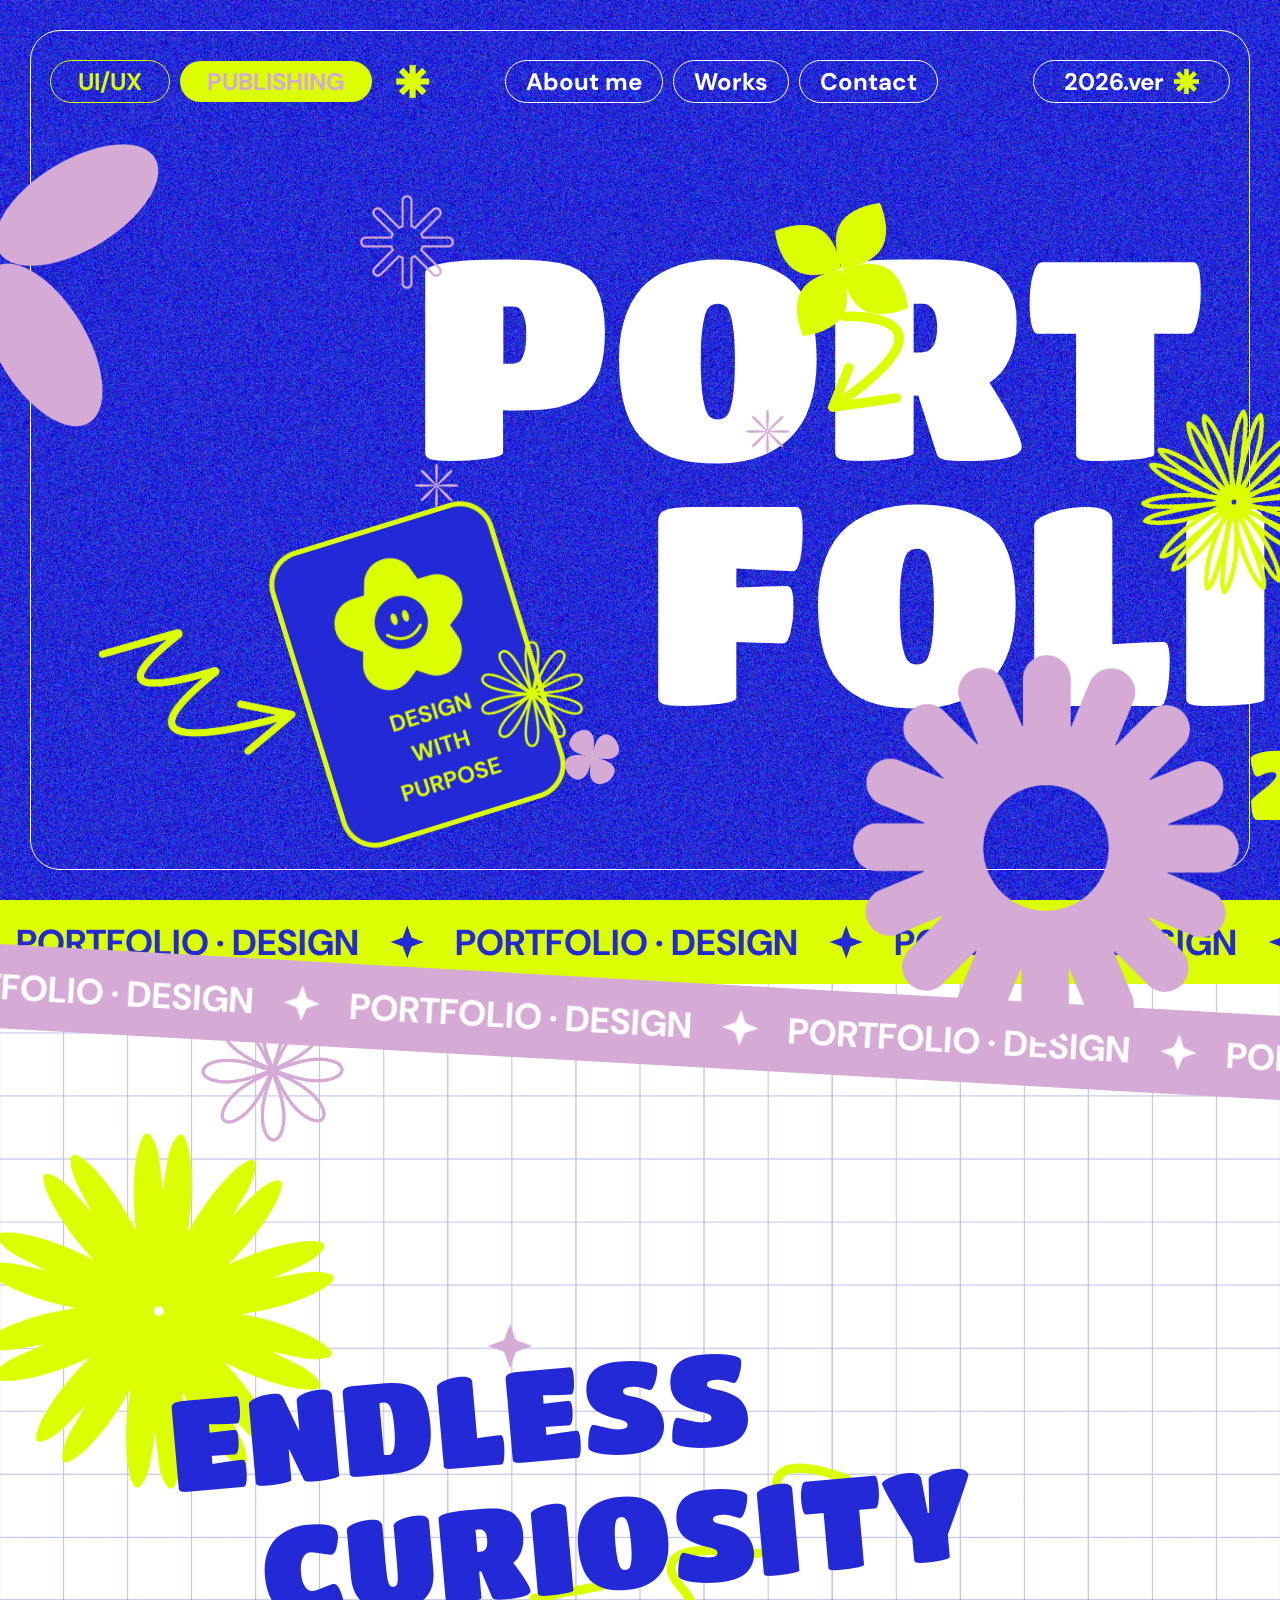
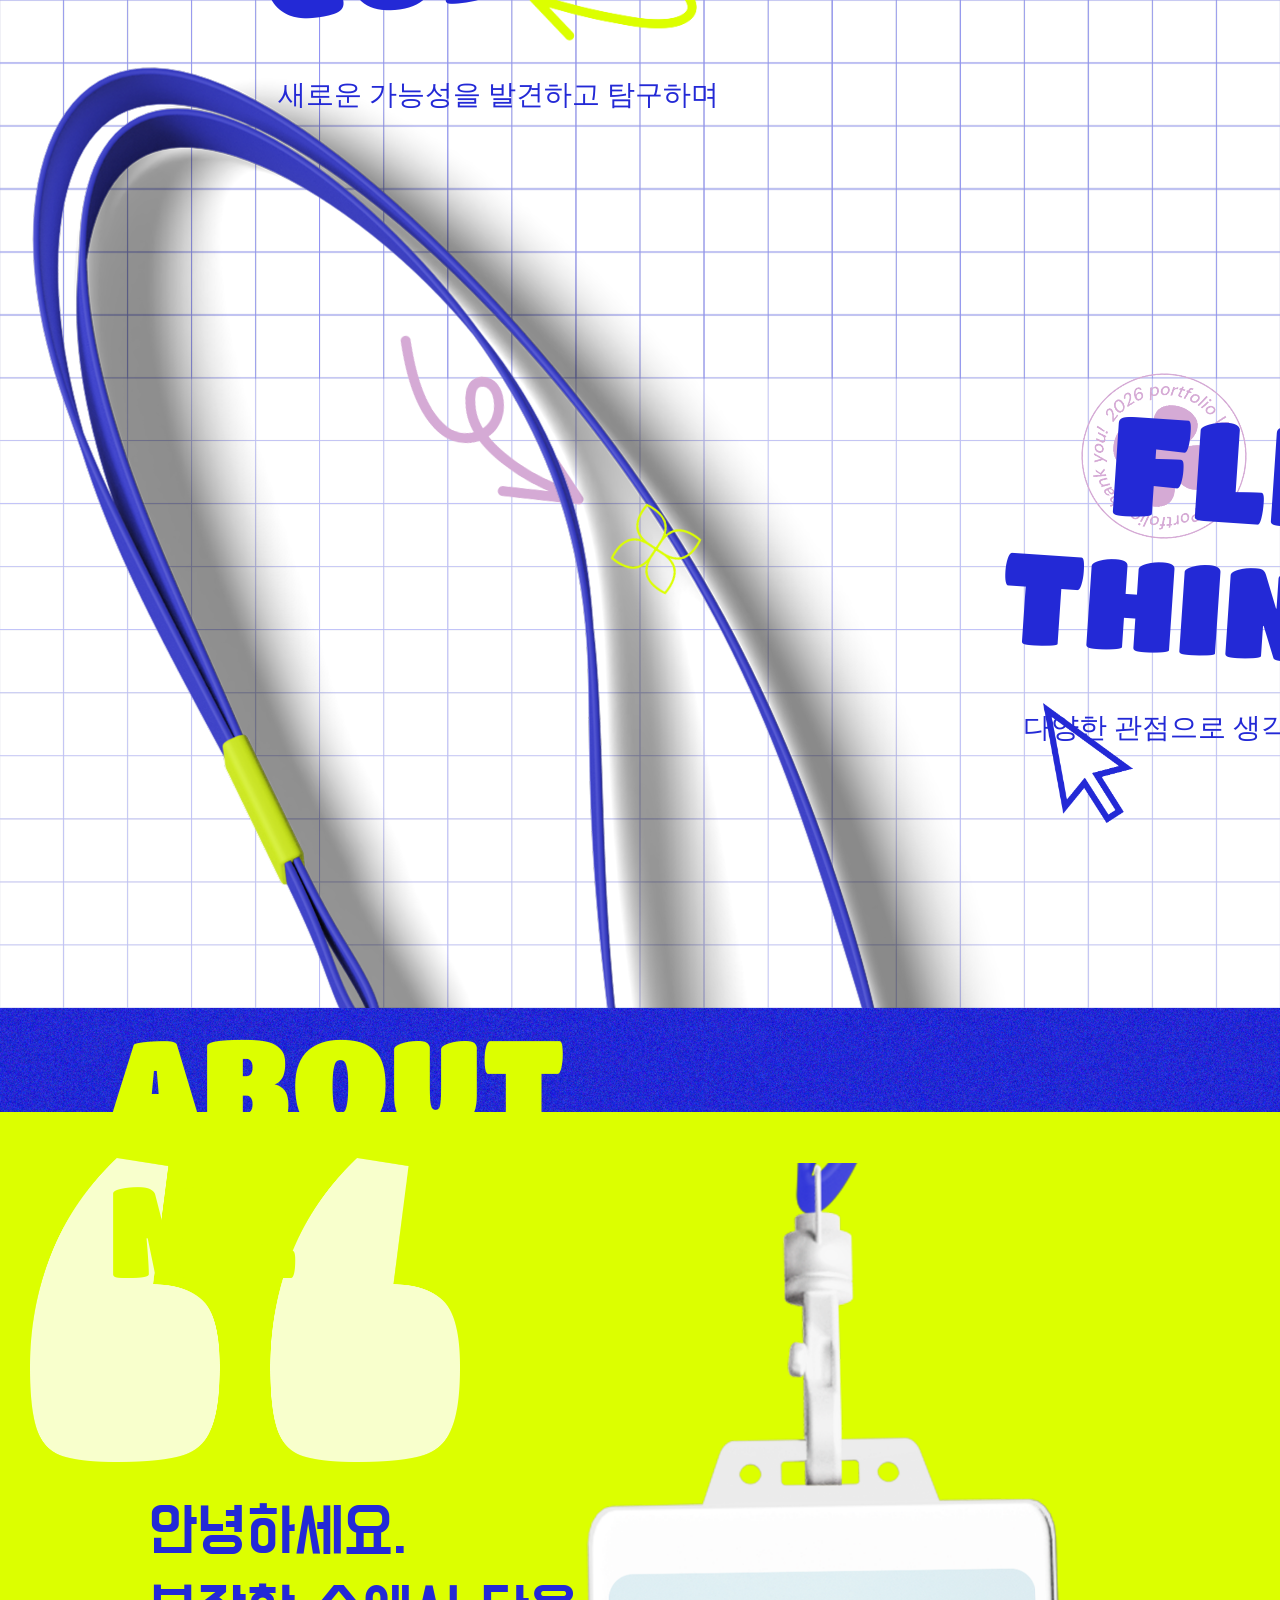
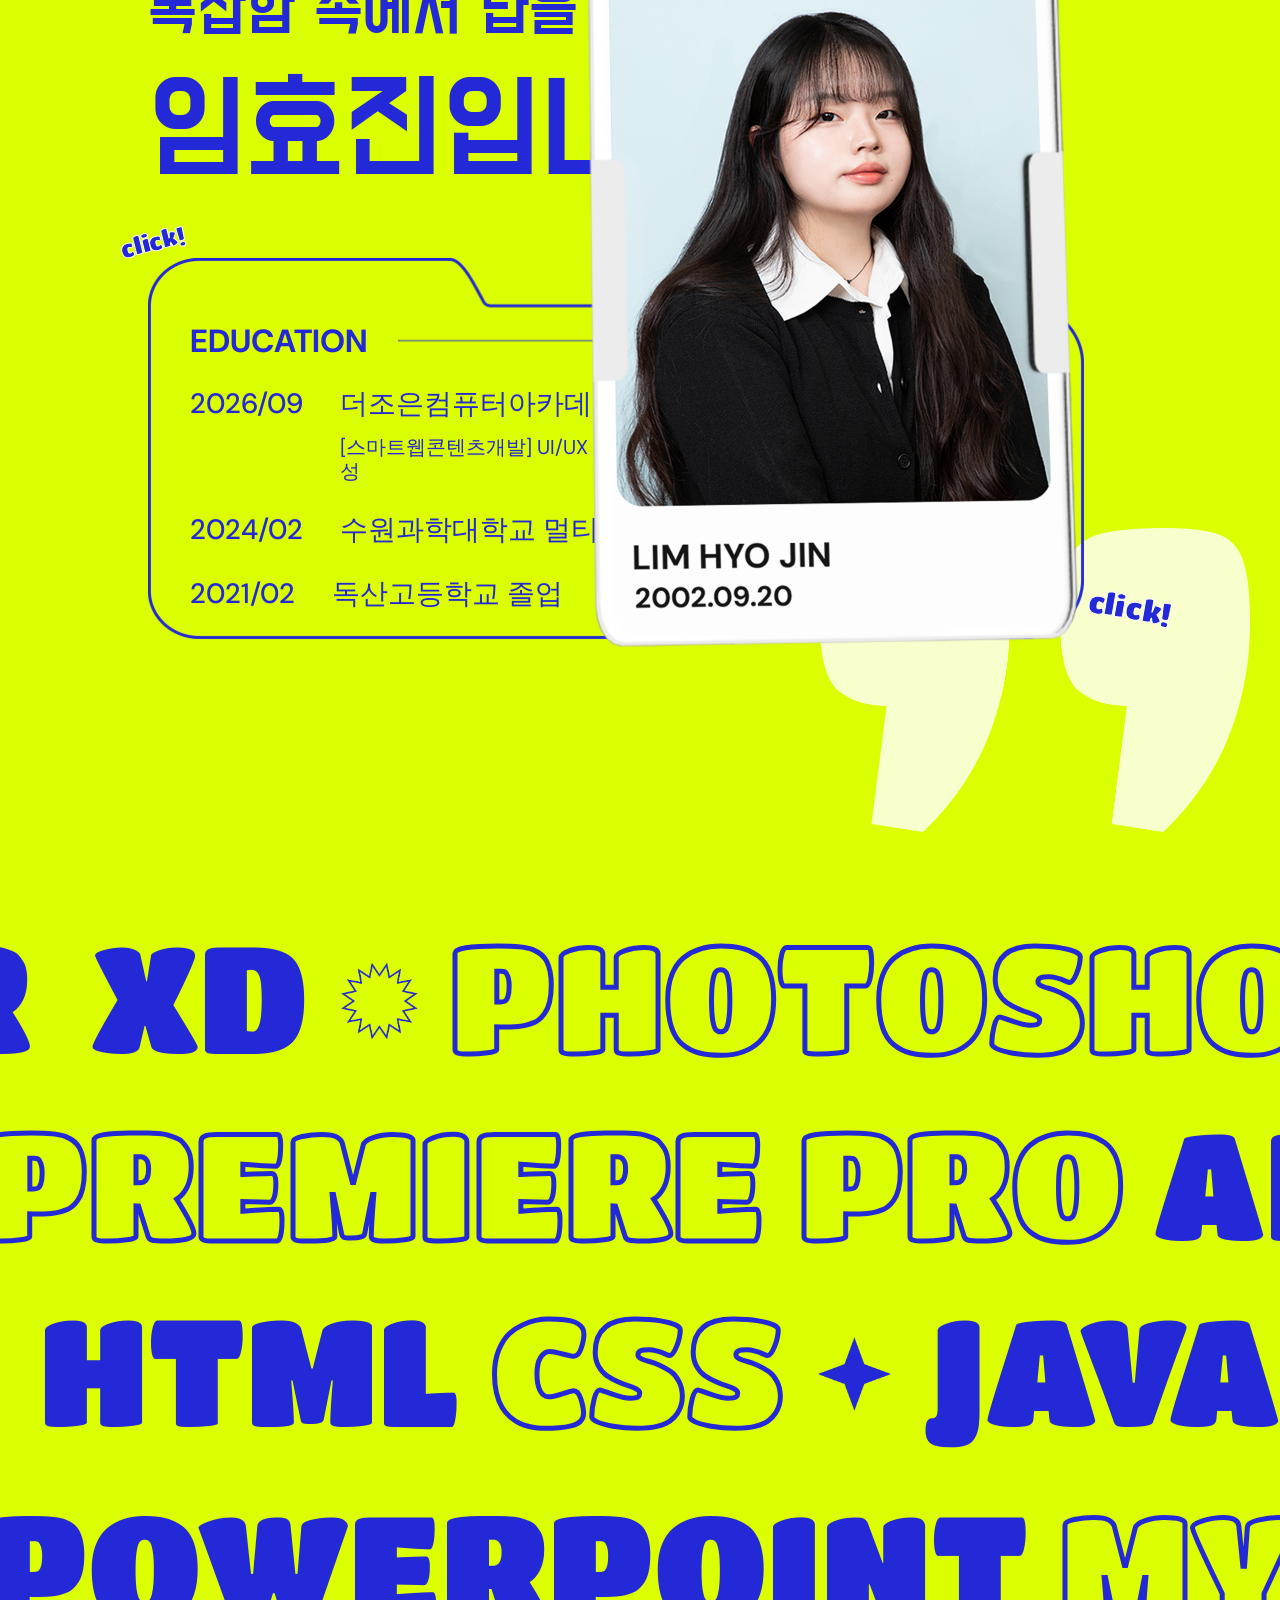
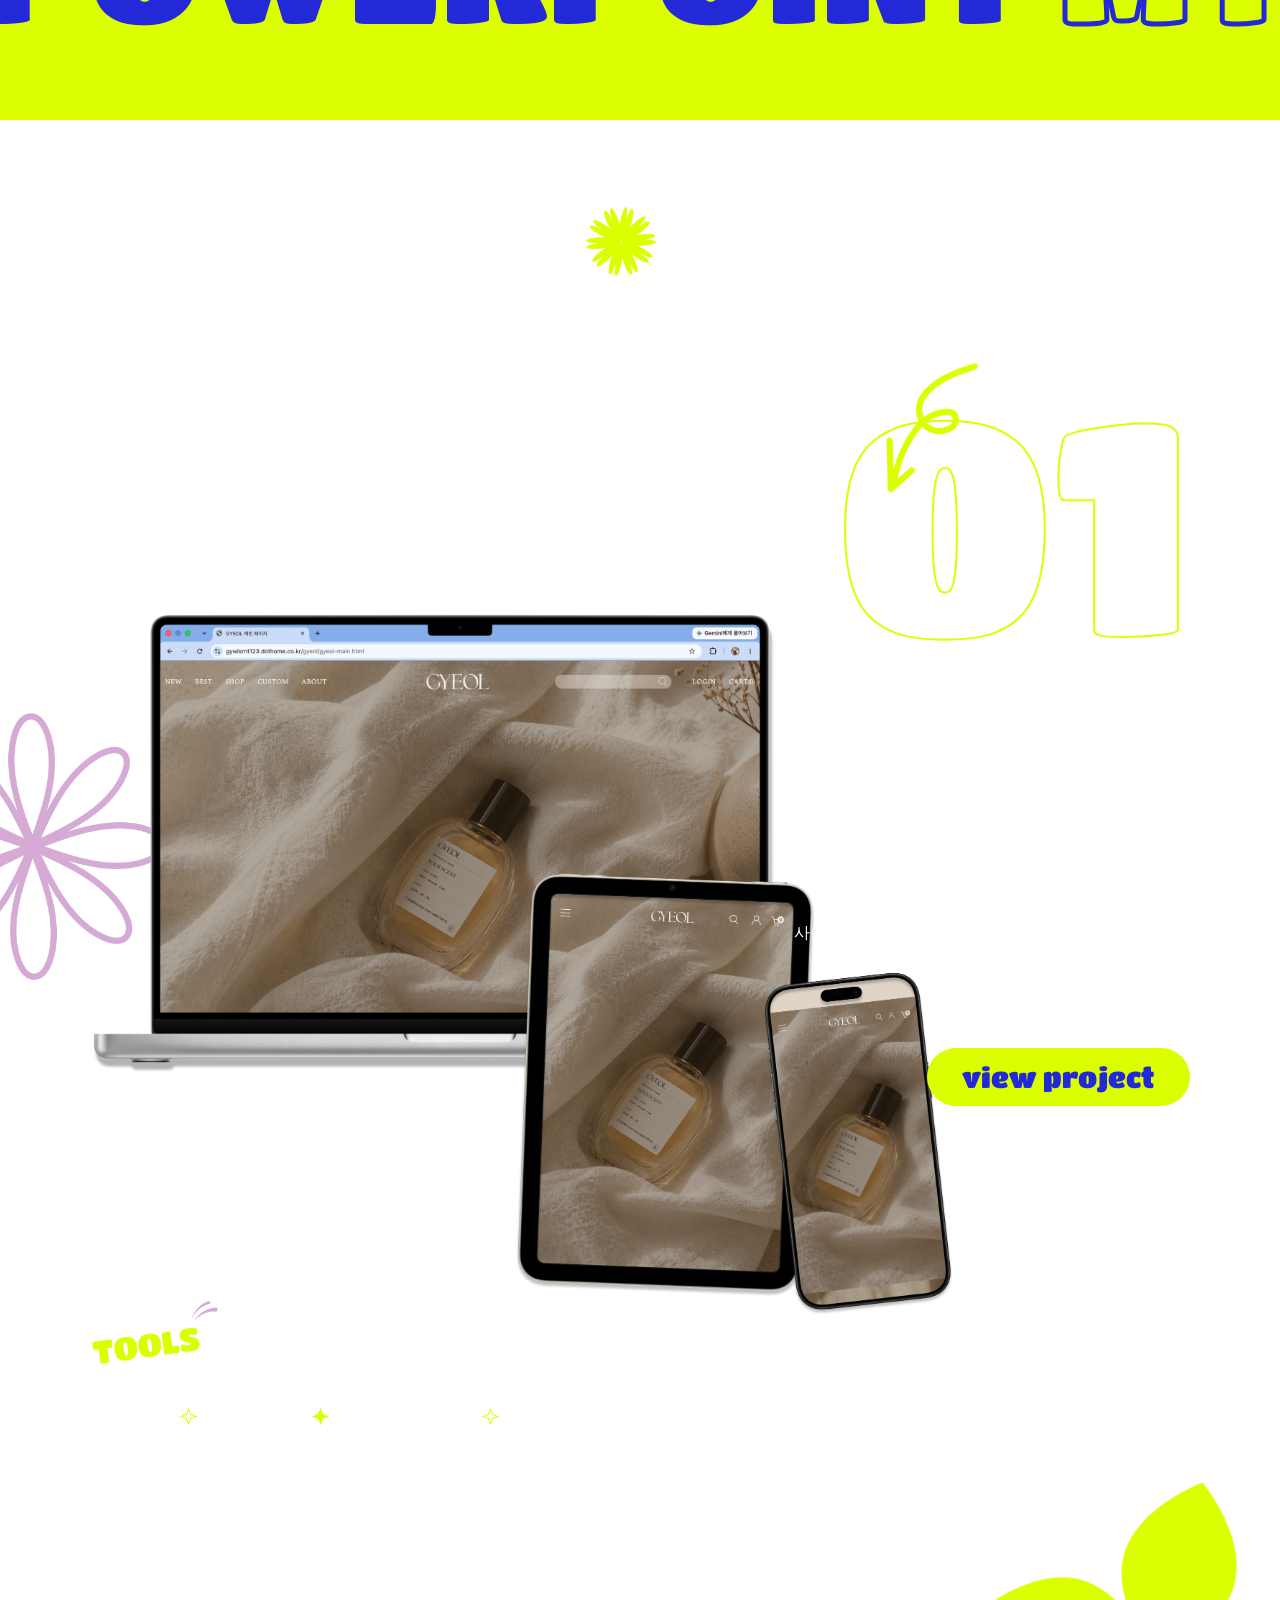
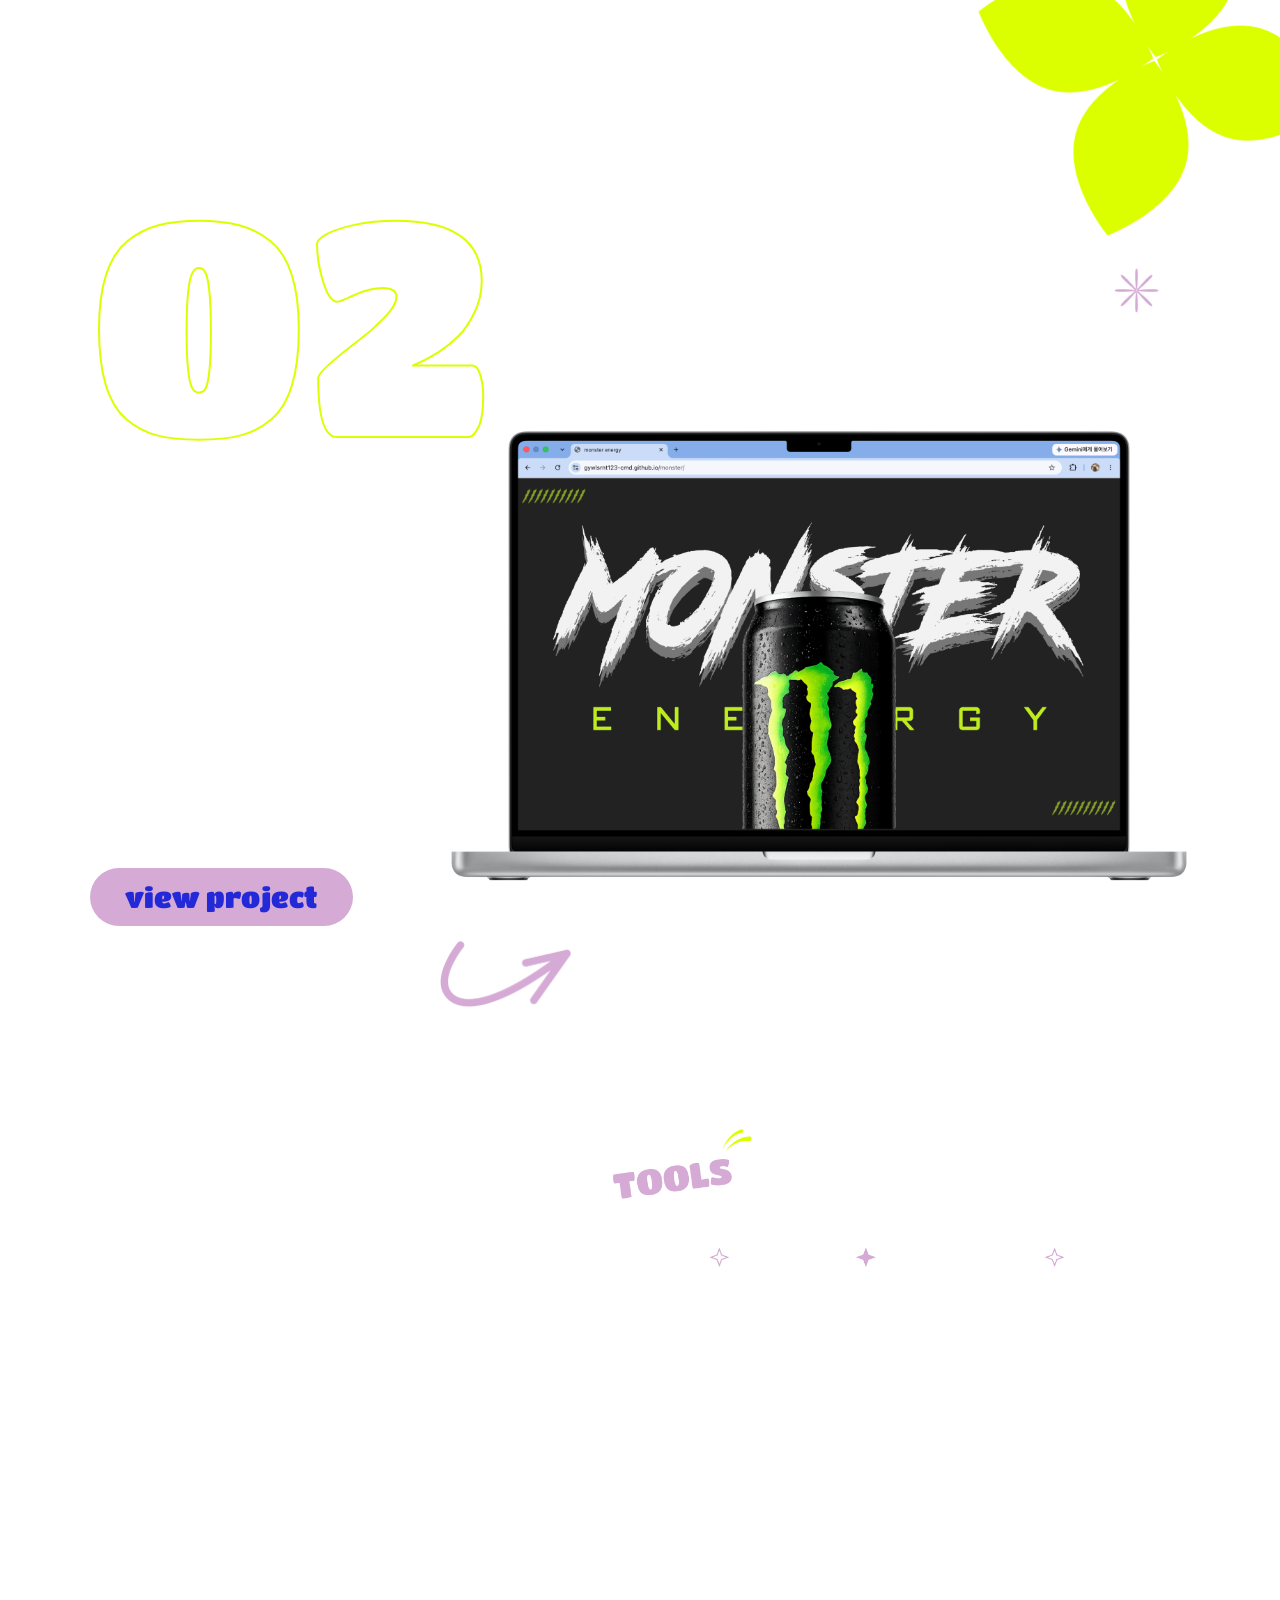
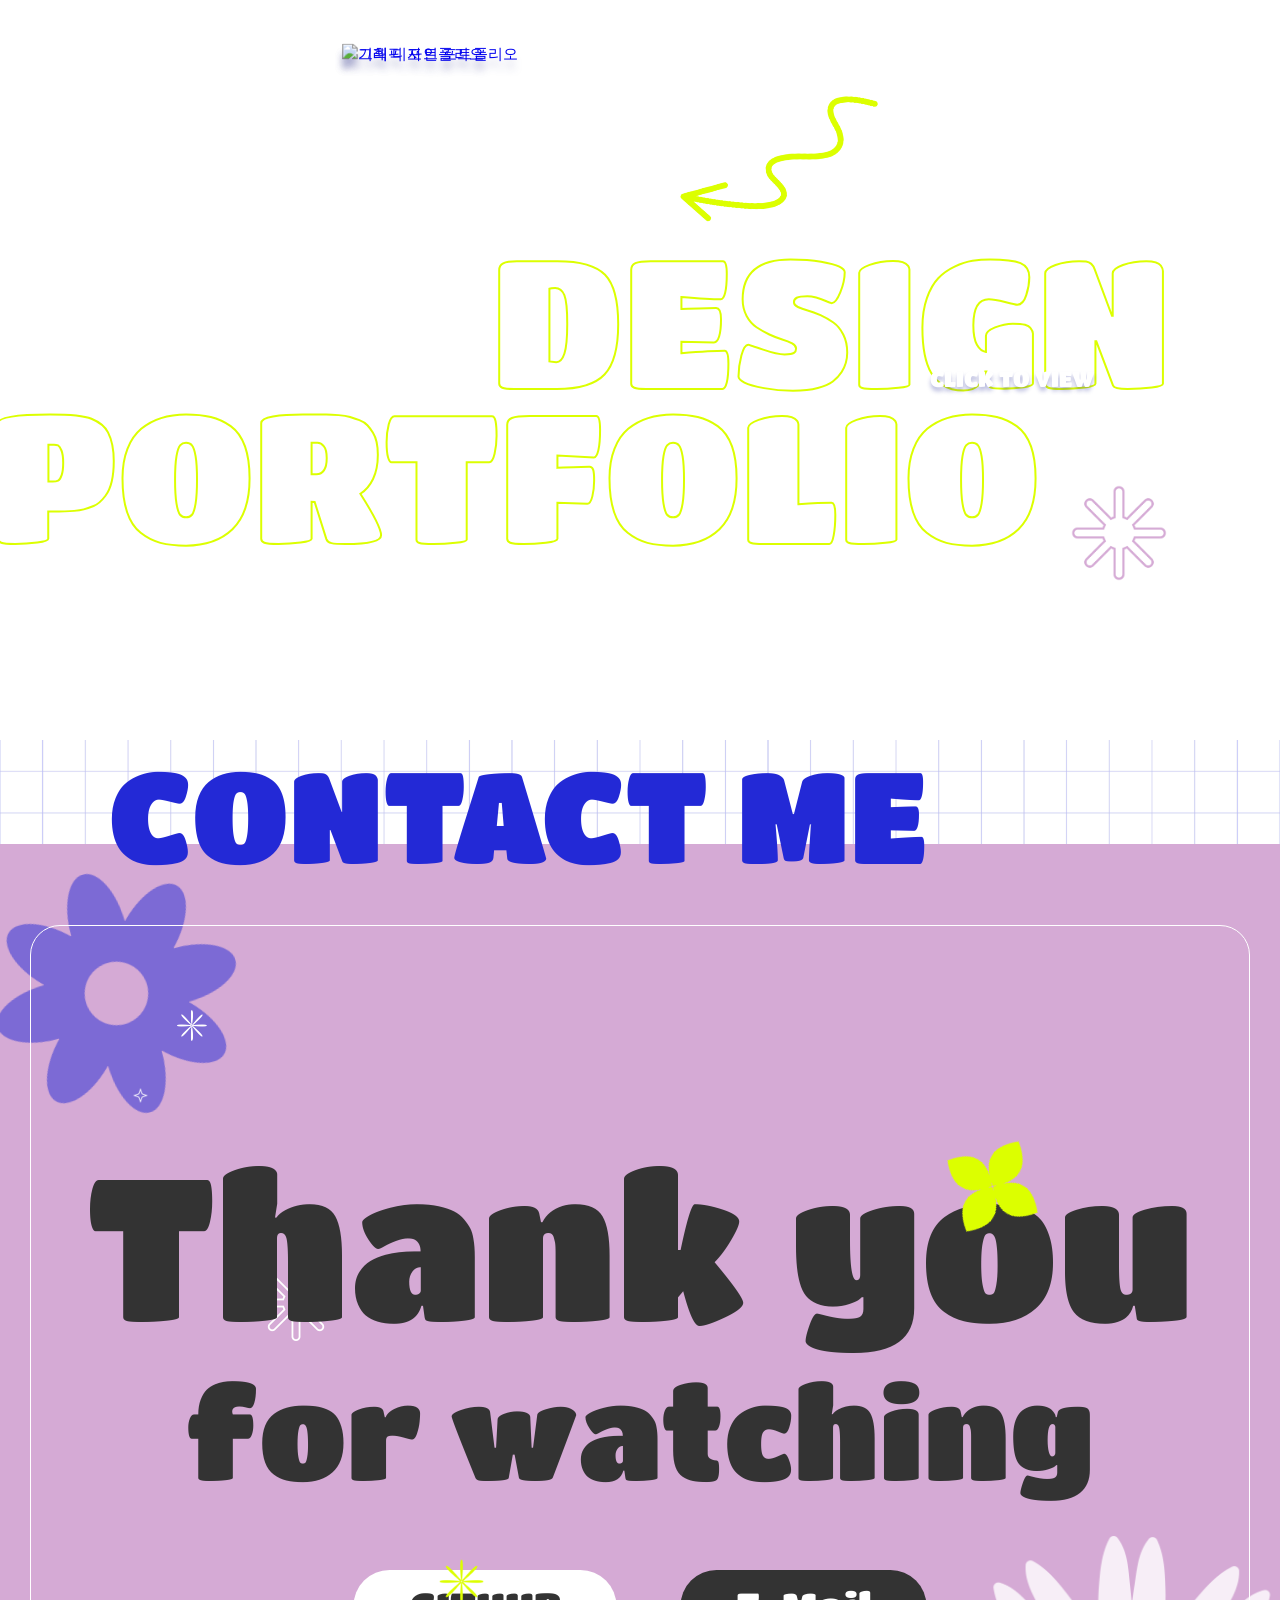
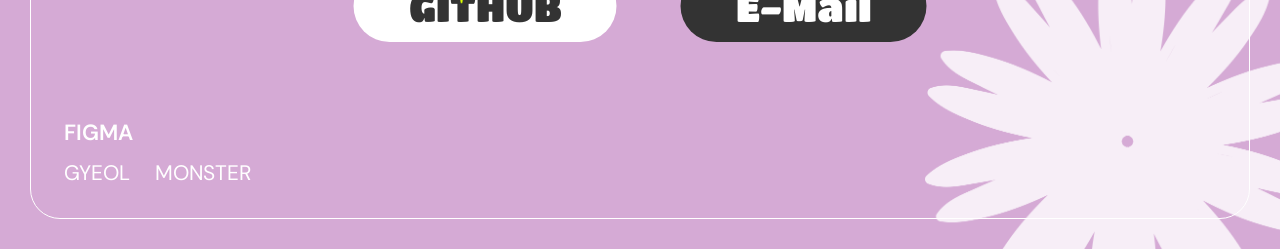
==== commit 7cdf56d7: "Update portfolio and add PDF projects" ====
--- a/index.html
+++ b/index.html
@@ -251,7 +251,26 @@
                 </p>
                 <a class="view titan" href="monster-project.html">view project</a>
             </article>
-            <p class="titan">GRAPHIC PORTFOLIO</p>
+            <article class="design">
+                <div class="design-graphic">
+                    <img class="dgraphic dgraphic-1" src="source/main/graphic/graphic24.png" alt="">
+                    <img class="dgraphic dgraphic-2" src="source/main/graphic/graphic5.png" alt="">
+                    <img class="darrow darrow-1" src="source/main/arrow3.png" alt="">
+                </div>
+                <h2 class="titan">
+                    <span>DESIGN</span>
+                    <span>PORTFOLIO</span>
+                </h2>
+                <div class="card-portfolio" aria-label="디자인 포트폴리오 카드">
+                    <a class="portfolio-card graphic-card" href="source/main/Graphic_portfolio.pdf" target="_blank" rel="noopener" aria-label="그래픽 포트폴리오 PDF 새 탭에서 열기">
+                        <img src="source/main/graphic_card.png" alt="그래픽 포트폴리오">
+                    </a>
+                    <a class="portfolio-card project-card is-active" href="source/main/Planning_portfolio.pdf" target="_blank" rel="noopener" aria-label="기획 디자인 포트폴리오 PDF 새 탭에서 열기">
+                        <img src="source/main/project_card.png" alt="기획 디자인 포트폴리오">
+                    </a>
+                </div>
+                <span class="card-view titan">CLICK TO VIEW</span>
+            </article>
         </section>
     </main>
     <!--main end-->
@@ -424,6 +443,38 @@
         window.addEventListener("load", alignSkillPanel);
         document.fonts.ready.then(alignSkillPanel);
         window.addEventListener("resize", alignSkillPanel);
+
+        const portfolioCards = document.querySelectorAll(".portfolio-card");
+        const designArticle = document.querySelector("#works > .design");
+
+        if (window.matchMedia("(prefers-reduced-motion: reduce)").matches) {
+            designArticle.classList.add("is-revealed");
+        } else {
+            const designObserver = new IntersectionObserver((entries) => {
+                designArticle.classList.toggle("is-revealed", entries[0].isIntersecting);
+            }, {
+                threshold: 0.12,
+                rootMargin: "0px 0px -15% 0px"
+            });
+
+            designObserver.observe(designArticle);
+        }
+
+        portfolioCards.forEach((card) => {
+            card.addEventListener("click", (event) => {
+                const wasActive = card.classList.contains("is-active");
+
+                if (!wasActive) {
+                    event.preventDefault();
+                }
+
+                portfolioCards.forEach((item) => {
+                    const isActive = item === card;
+                    item.classList.toggle("is-active", isActive);
+                });
+            });
+        });
+
     </script>
     <script>
         document.querySelectorAll('header a[href^="#"]').forEach((link) => {
--- a/portfolio.css
+++ b/portfolio.css
@@ -45,6 +45,20 @@
     font-weight: 400;
     font-family: "Road Rage", "DM Sans", sans-serif;
     font-style: normal;
+}
+@font-face{
+    font-family: "OPTIBankGothic";
+    src: url("source/fonts/opti-bank-gothic/OPTIBankGothic-Light.otf") format("opentype");
+    font-weight: 300;
+    font-style: normal;
+    font-display: swap;
+}
+@font-face{
+    font-family: "OPTIBankGothic";
+    src: url("source/fonts/opti-bank-gothic/OPTIBankGothic-Medium.otf") format("opentype");
+    font-weight: 400;
+    font-style: normal;
+    font-display: swap;
 }
 .opti{
     font-family: "OPTIBankGothic", "DM Sans", sans-serif;
@@ -761,7 +775,7 @@
 #works{
     position: relative;
     overflow: hidden;
-    height: 3574px;
+    height: 3820px;
     padding: 120px 90px;
     background-image: url("source/main/background1-4.png");
     background-repeat: no-repeat;
@@ -790,23 +804,23 @@
 .wgraphic-3{
     width: 440px;
     right: -7.41%;
-    top: 31.53%;
+    top: 34.53%;
     transform: rotate(15deg);
 }
 .wgraphic-4{
     width: 53px;
     right: 9.13%;
-    top: 44.66%;
+    top: 45.66%;
 }
 .wgraphic-5{
     width: 94px;
     left: 42.1%;
-    top: 53%;
+    top: 49%;
 }
 .wgraphic-6{
     width: 340px;
     left: 1517.37px;
-    bottom: 925px;
+    bottom: 1140px;
     transform: rotate(-17.26deg);
     z-index: 7;
 }
@@ -818,7 +832,7 @@
 .warrow-2{
     width: 131px;
     left: 34.34%;
-    bottom: 29.85%;
+    bottom: 34.85%;
 }
 #works h2{
     position: relative;
@@ -907,8 +921,8 @@
 #works>.monster>.Mtool{
     width: 555px;
     position: absolute;
-    right: 0;
-    bottom: 110px;
+    right: 25px;
+    top: 960px;
 }
 #works>.monster>span{
     position: absolute;
@@ -959,6 +973,127 @@
     font-size: 200px;
     text-align: center;
     color: #DCFF00;
+}
+.design-graphic{
+    position: absolute;
+    inset: 0;
+    z-index: 1;
+    pointer-events: none;
+}
+.dgraphic{
+    position: absolute;
+}
+.dgraphic-1{
+    right: 317px;
+    bottom: 647px;
+    width: 55px;
+}
+.dgraphic-2{
+    top: 730px;
+    left: 88.5%;
+    width: 110px;
+}
+.darrow-1{
+    position: absolute;
+    top: 320px;
+    left: 53%;
+    width: 210px;
+    transform: rotate(-5deg);
+}
+#works>.design{
+    z-index: 3;
+    transform: translateY(1180px);
+}
+#works>.design>h2{
+    position: absolute;
+    top: 480px;
+    right: 10px;
+    z-index: 2;
+    width: 1120px;
+    height: 350px;
+    color: transparent;
+    font-size: 180px;
+    line-height: 1;
+    -webkit-text-stroke: 2px #DCFF00;
+}
+#works>.design>h2>span{
+    display: block;
+    position: absolute;
+    right: 10px;
+    white-space: nowrap;
+}
+#works>.design>h2>span:first-child{
+    top: 0;
+}
+#works>.design>h2>span:last-child{
+    top: 155px;
+    right: 140px;
+}
+.card-portfolio{
+    position: absolute;
+    top: 150px;
+    left: 110px;
+    z-index: 3;
+    width: 680px;
+    height: 600px;
+}
+.card-view{
+    position: absolute;
+    top: 618px;
+    left: 840px;
+    z-index: 4;
+    color: #FFFFFF;
+    font-size: 22px;
+    letter-spacing: 0;
+    white-space: nowrap;
+    text-shadow: 0px 4px 4px rgba(38, 42, 151, 0.3);
+
+}
+.portfolio-card{
+    position: absolute;
+    top: 55px;
+    left: 0;
+    width: 360px;
+    padding: 0;
+    border: 0;
+    background: transparent;
+    cursor: pointer;
+    transform: rotate(var(--card-angle));
+    transform-origin: 50% 85%;
+    transition: left 0.7s cubic-bezier(.2,.8,.2,1), transform 0.7s cubic-bezier(.2,.8,.2,1);
+}
+.portfolio-card>img{
+    display: block;
+    width: 100%;
+    height: auto;
+    filter: drop-shadow(0px 10px 4px rgba(27, 31, 126, 0.2));
+}
+.graphic-card{
+    --card-angle: -9deg;
+    z-index: 1;
+}
+.project-card{
+    --card-angle: 13deg;
+    left: 270px;
+    z-index: 2;
+}
+.design:not(.is-revealed) .graphic-card,
+.design:not(.is-revealed) .project-card{
+    left: 135px;
+    transform: translateY(90px) rotate(0deg) scale(0.96);
+}
+.portfolio-card.is-active{
+    z-index: 5;
+    transform: translateY(-55px) rotate(var(--card-angle));
+}
+.portfolio-card:focus-visible{
+    outline: 4px solid #FFFFFF;
+    outline-offset: 7px;
+}
+@media (prefers-reduced-motion: reduce){
+    .portfolio-card{
+        transition: none;
+    }
 }
 
 /*main-contact style*/
@@ -1984,6 +2119,12 @@
 .contact-right a{
     color: #BEB09F;
     padding: 10px 0 10px 10px;
+}
+#gyeol-contact .contact-right{
+    display: flex;
+    flex-direction: column;
+    align-items: flex-end;
+    gap: 8px;
 }
 .contact-bottom{
     position: absolute;
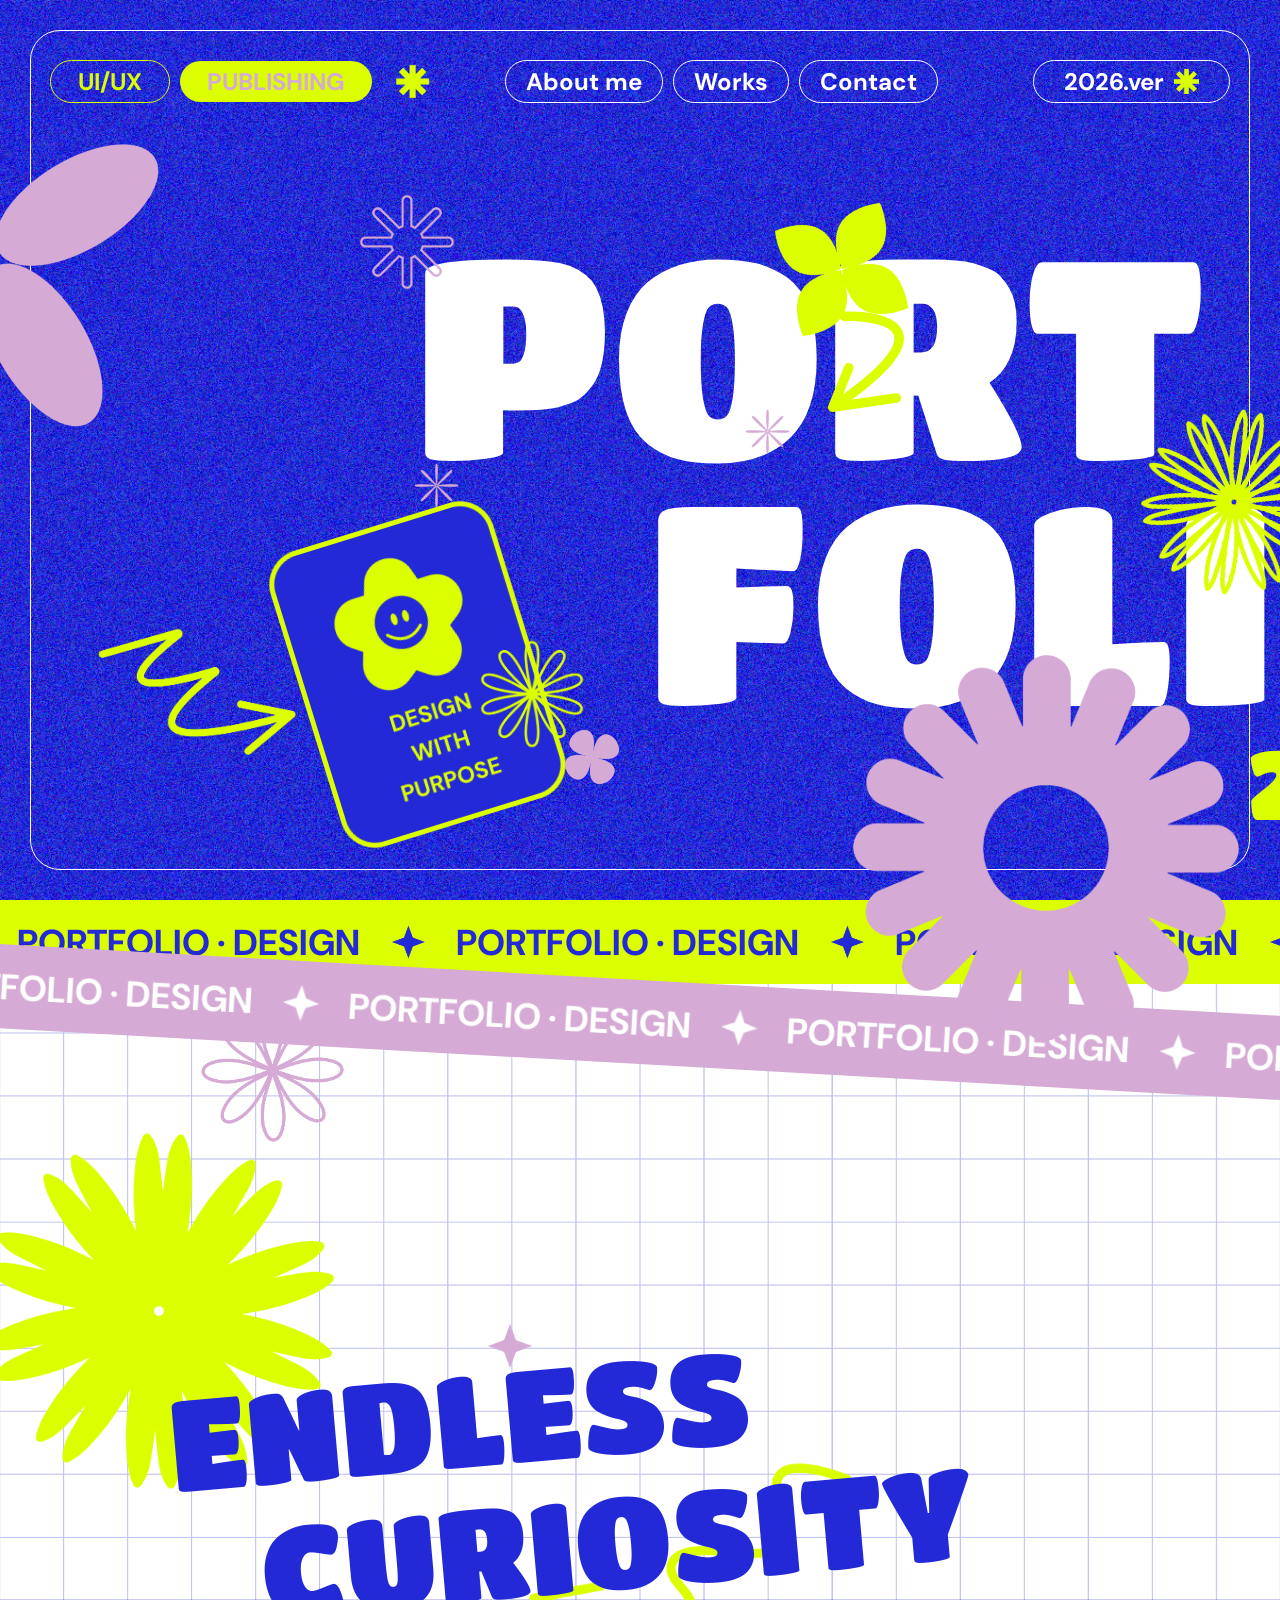
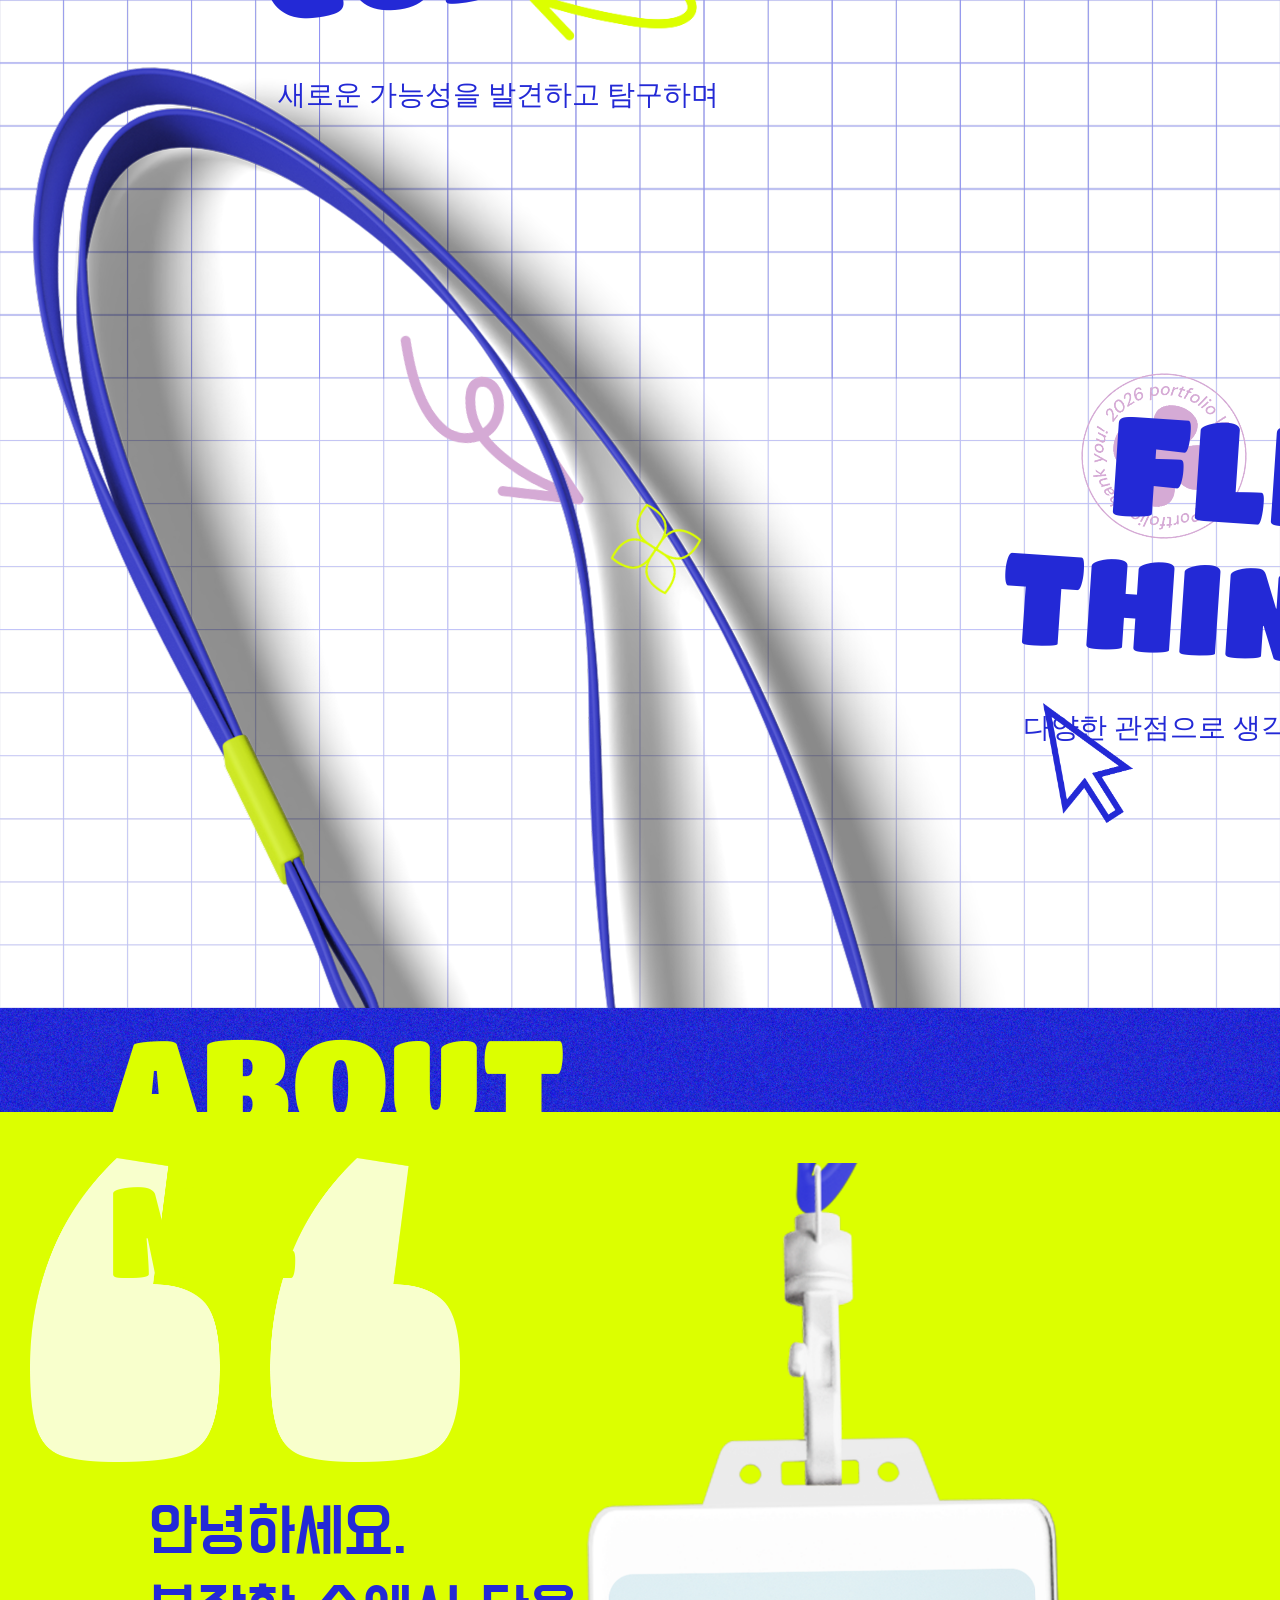
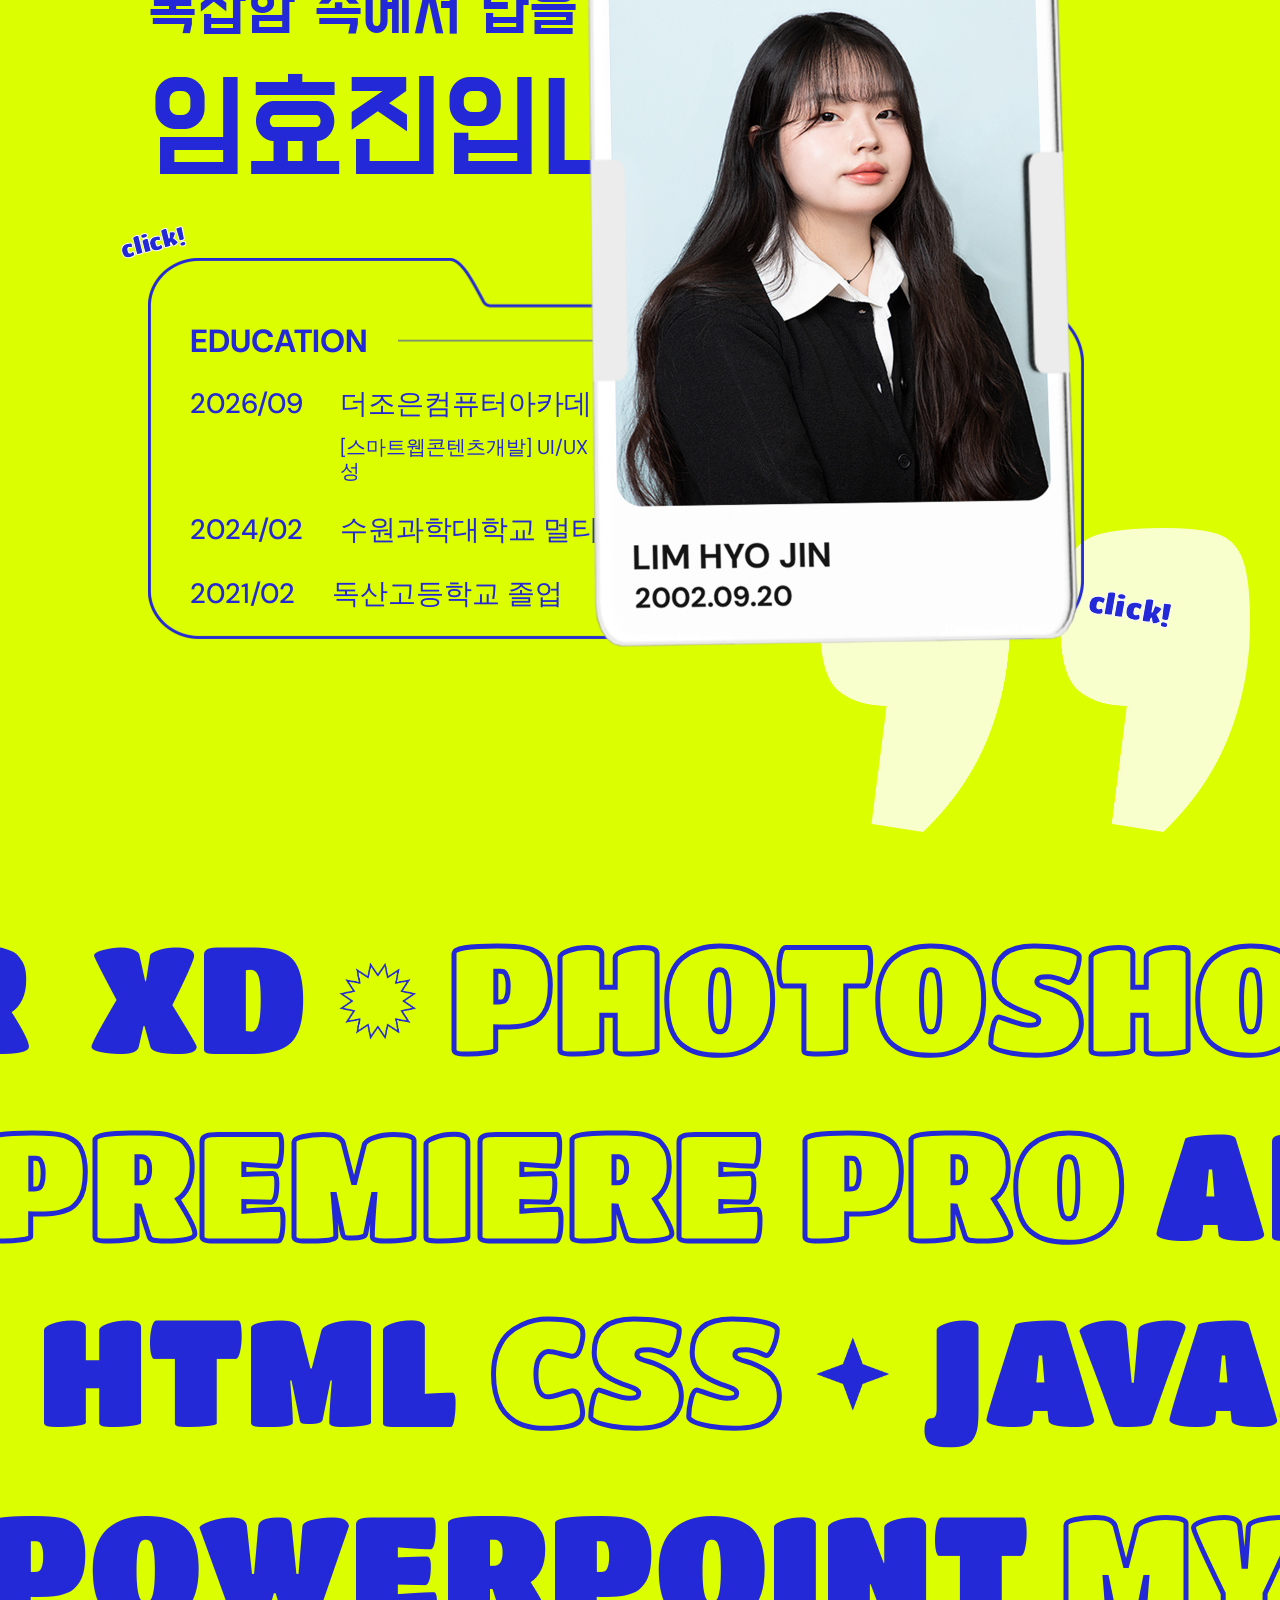
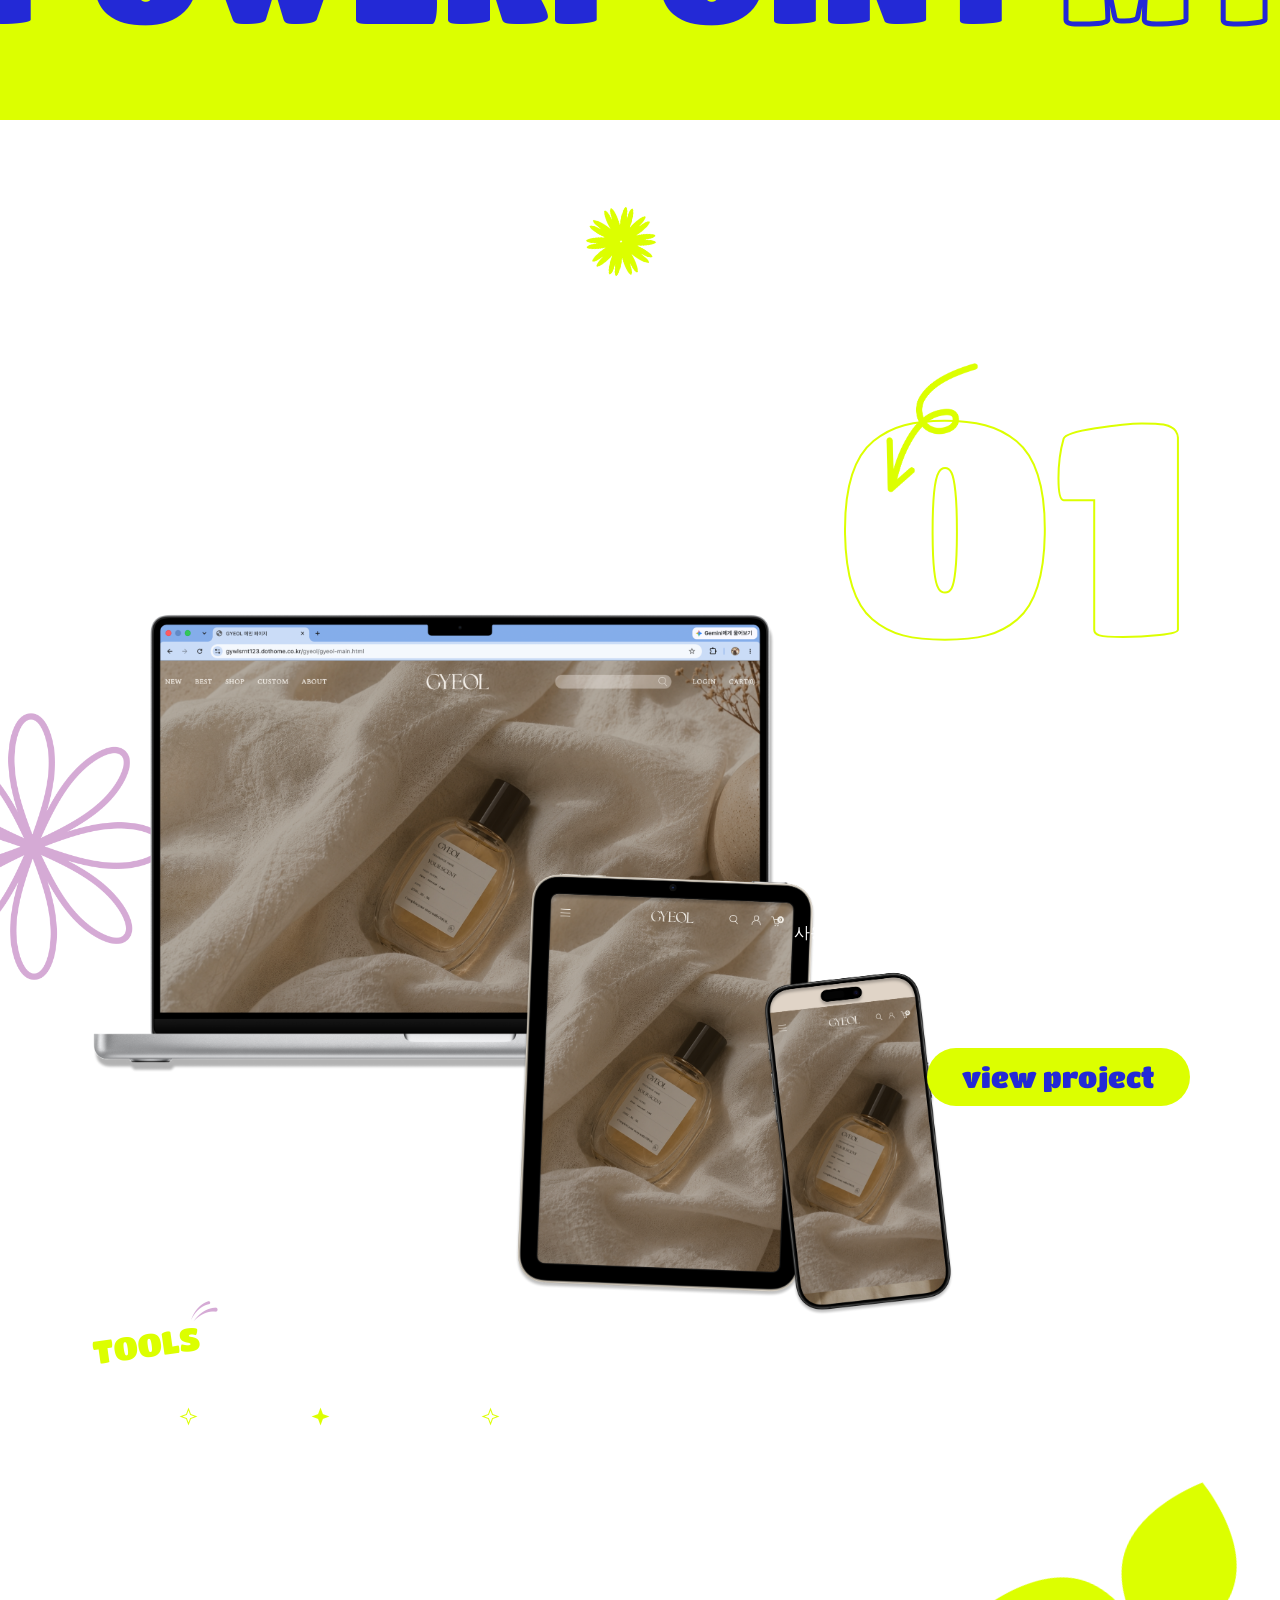
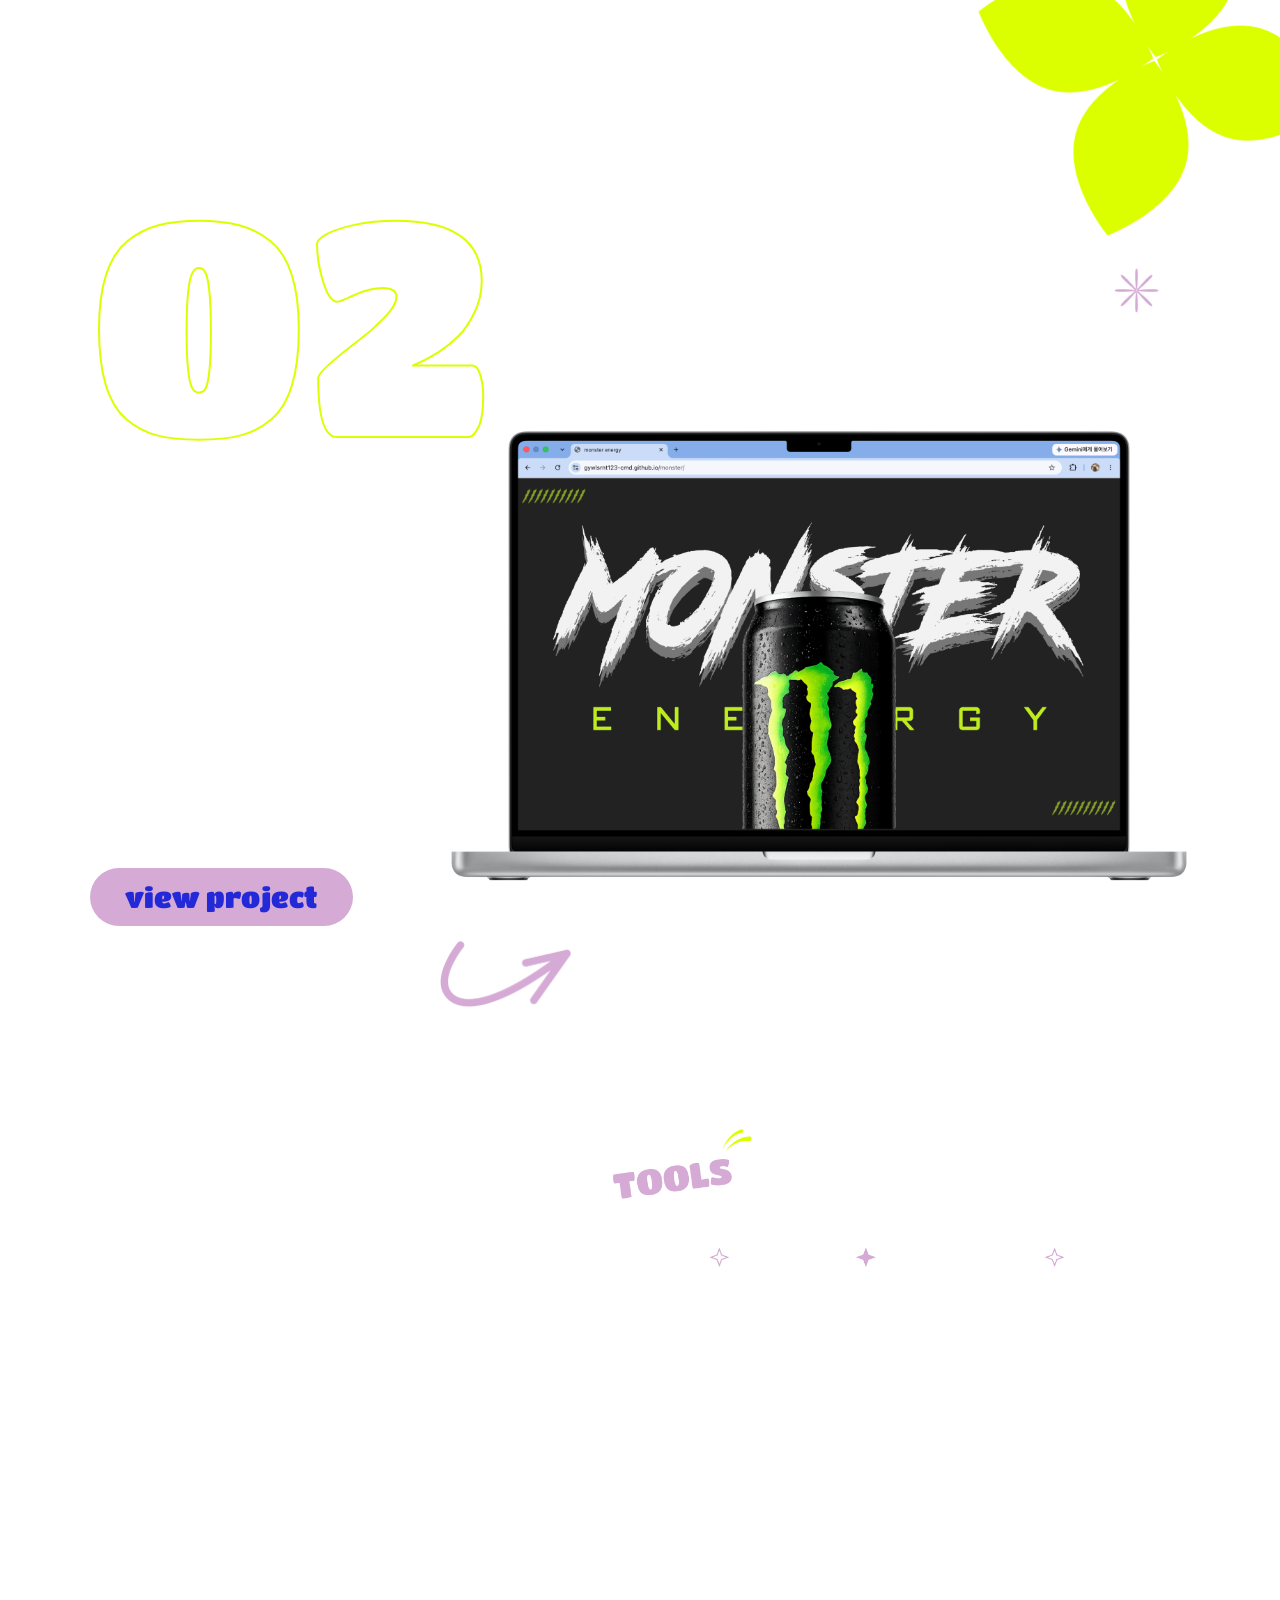
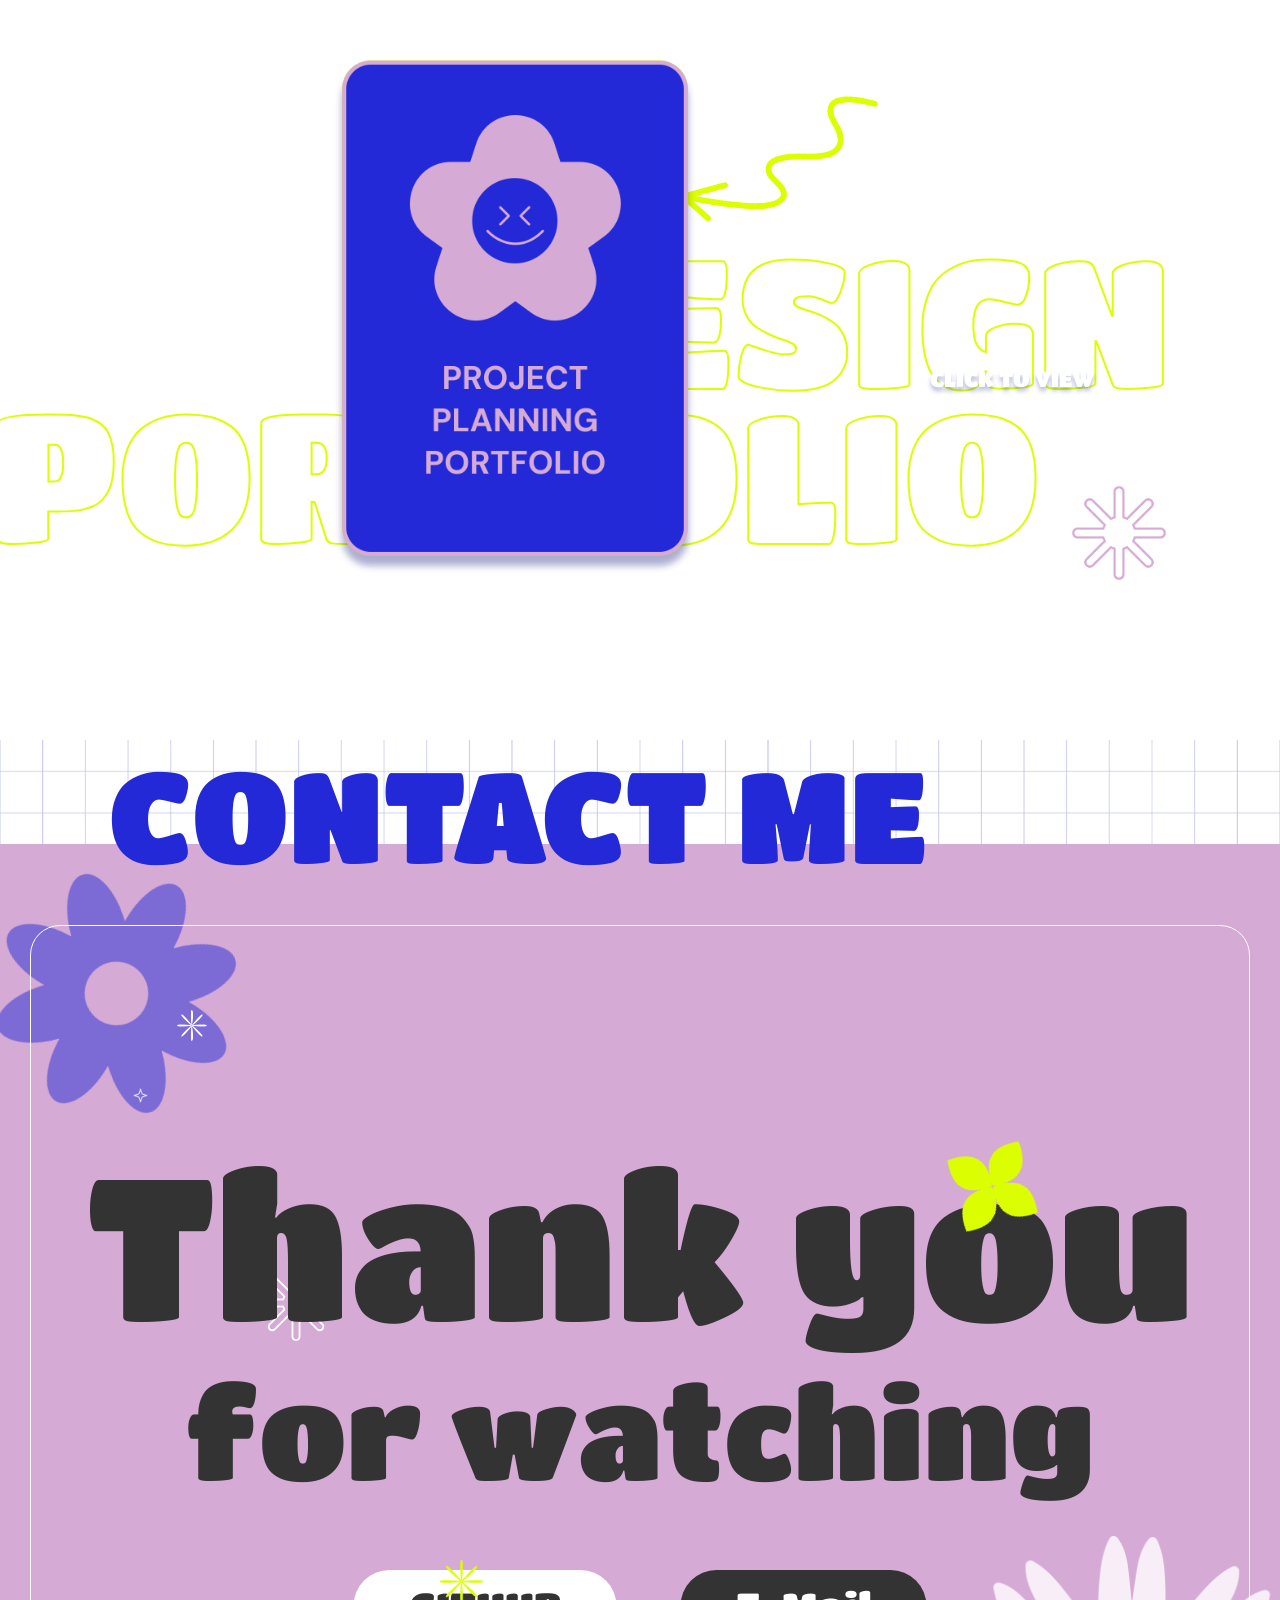
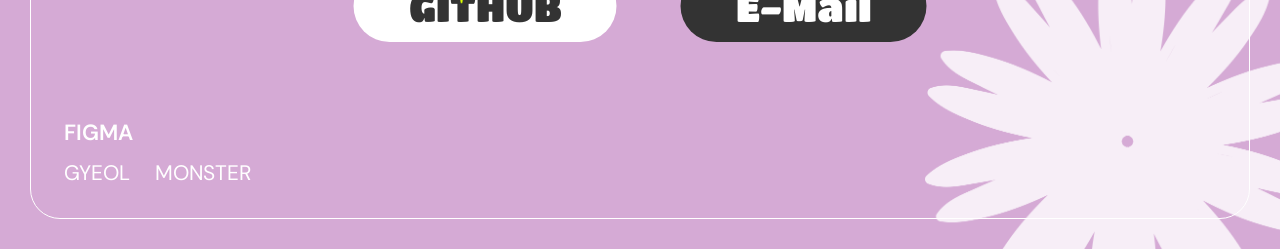
==== commit 1bc5e680: "Fix portfolio PDF links" ====
--- a/index.html
+++ b/index.html
@@ -262,10 +262,10 @@
                     <span>PORTFOLIO</span>
                 </h2>
                 <div class="card-portfolio" aria-label="디자인 포트폴리오 카드">
-                    <a class="portfolio-card graphic-card" href="source/main/Graphic_portfolio.pdf" target="_blank" rel="noopener" aria-label="그래픽 포트폴리오 PDF 새 탭에서 열기">
+                    <a class="portfolio-card graphic-card" href="https://media.githubusercontent.com/media/gywlsrnt123-cmd/portfolio/refs/heads/main/source/main/Graphic_portfolio.pdf" target="_blank" rel="noopener" aria-label="그래픽 포트폴리오 PDF 새 탭에서 열기">
                         <img src="source/main/graphic_card.png" alt="그래픽 포트폴리오">
                     </a>
-                    <a class="portfolio-card project-card is-active" href="source/main/Planning_portfolio.pdf" target="_blank" rel="noopener" aria-label="기획 디자인 포트폴리오 PDF 새 탭에서 열기">
+                    <a class="portfolio-card project-card is-active" href="https://media.githubusercontent.com/media/gywlsrnt123-cmd/portfolio/refs/heads/main/source/main/Planning_portfolio.pdf" target="_blank" rel="noopener" aria-label="기획 디자인 포트폴리오 PDF 새 탭에서 열기">
                         <img src="source/main/project_card.png" alt="기획 디자인 포트폴리오">
                     </a>
                 </div>
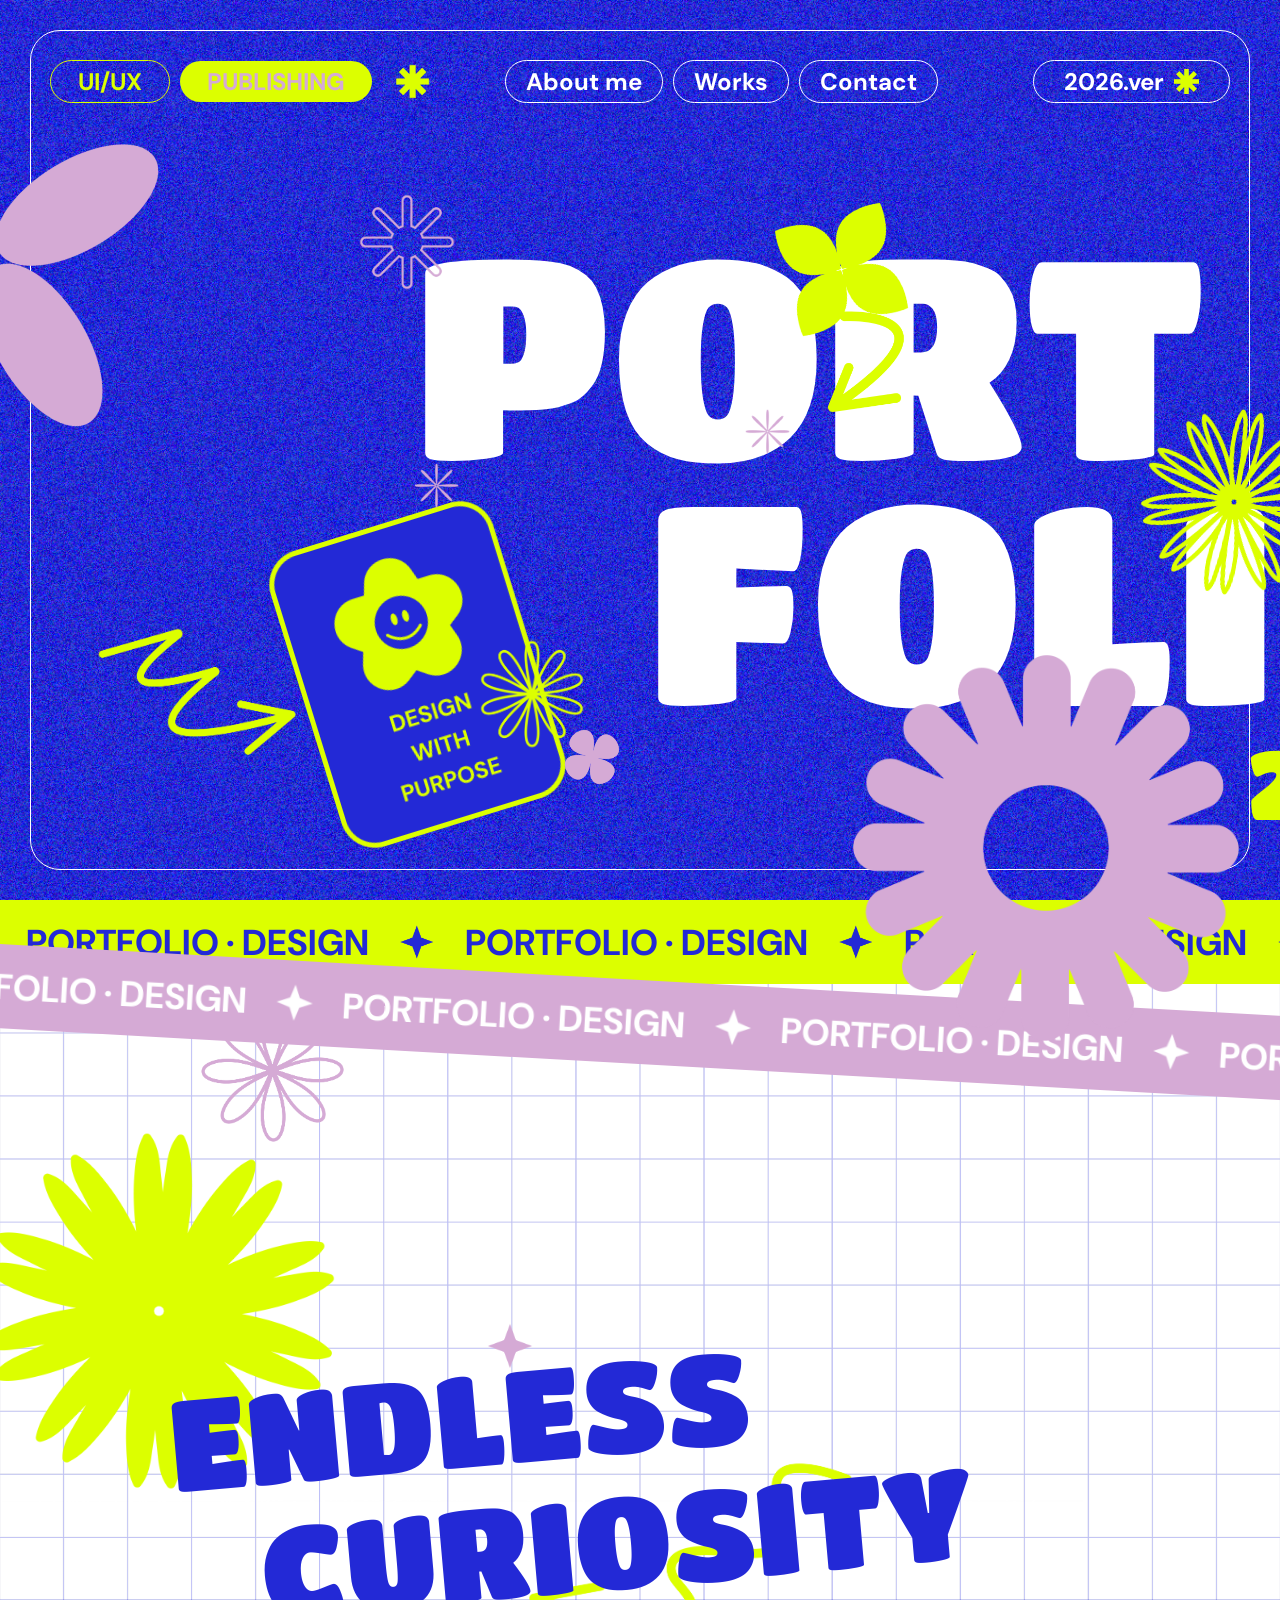
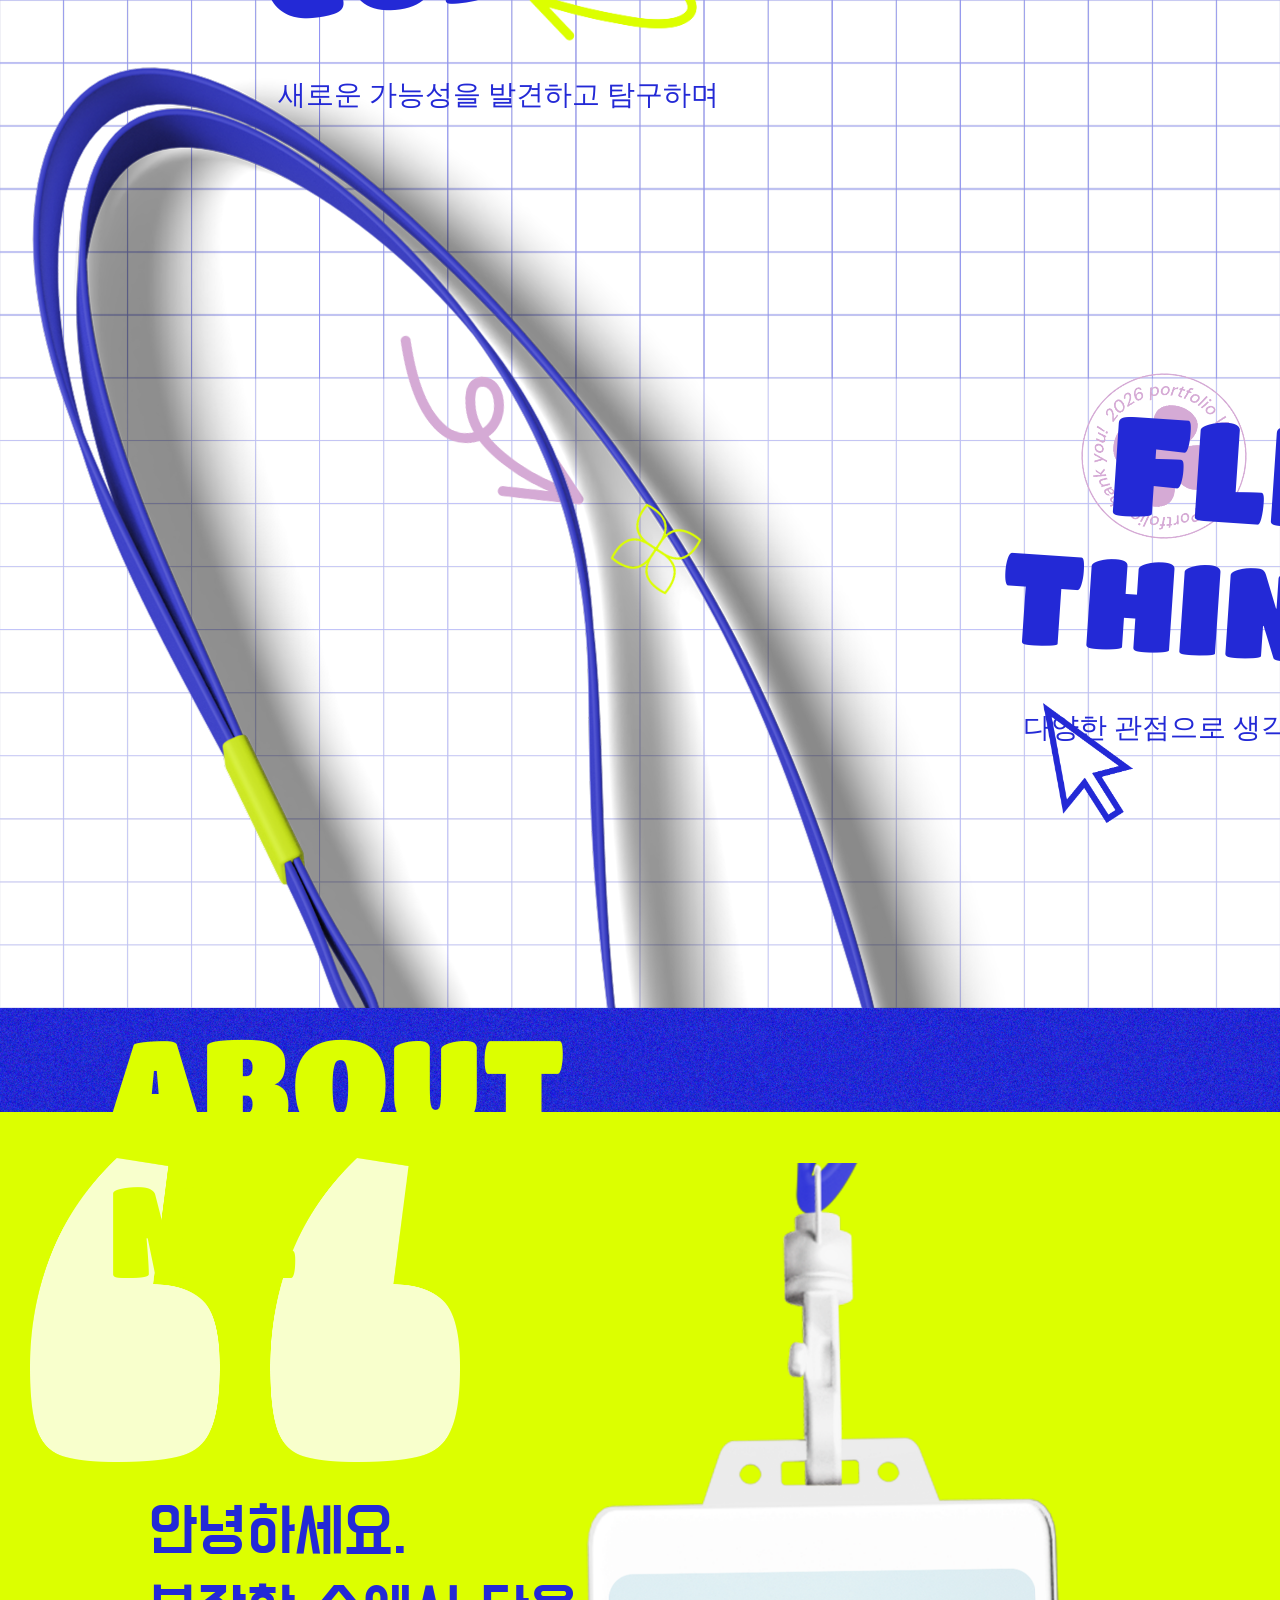
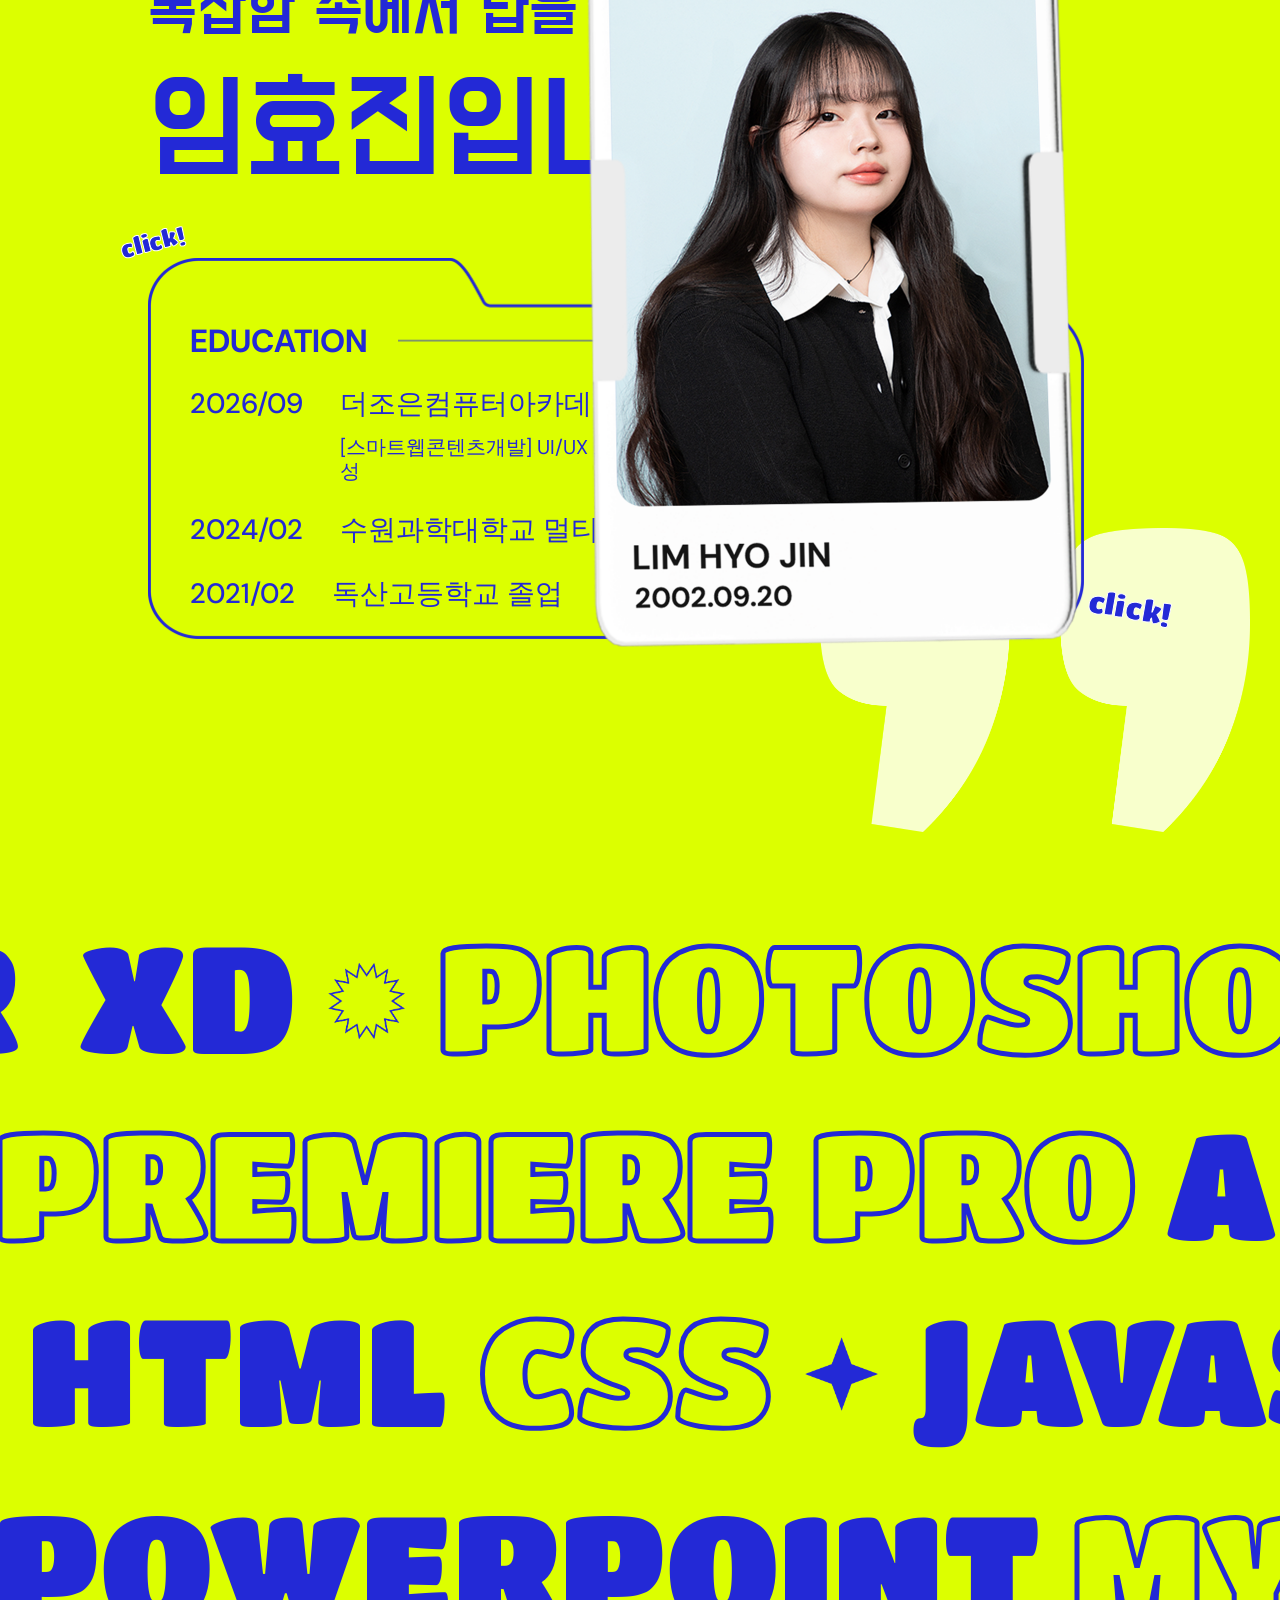
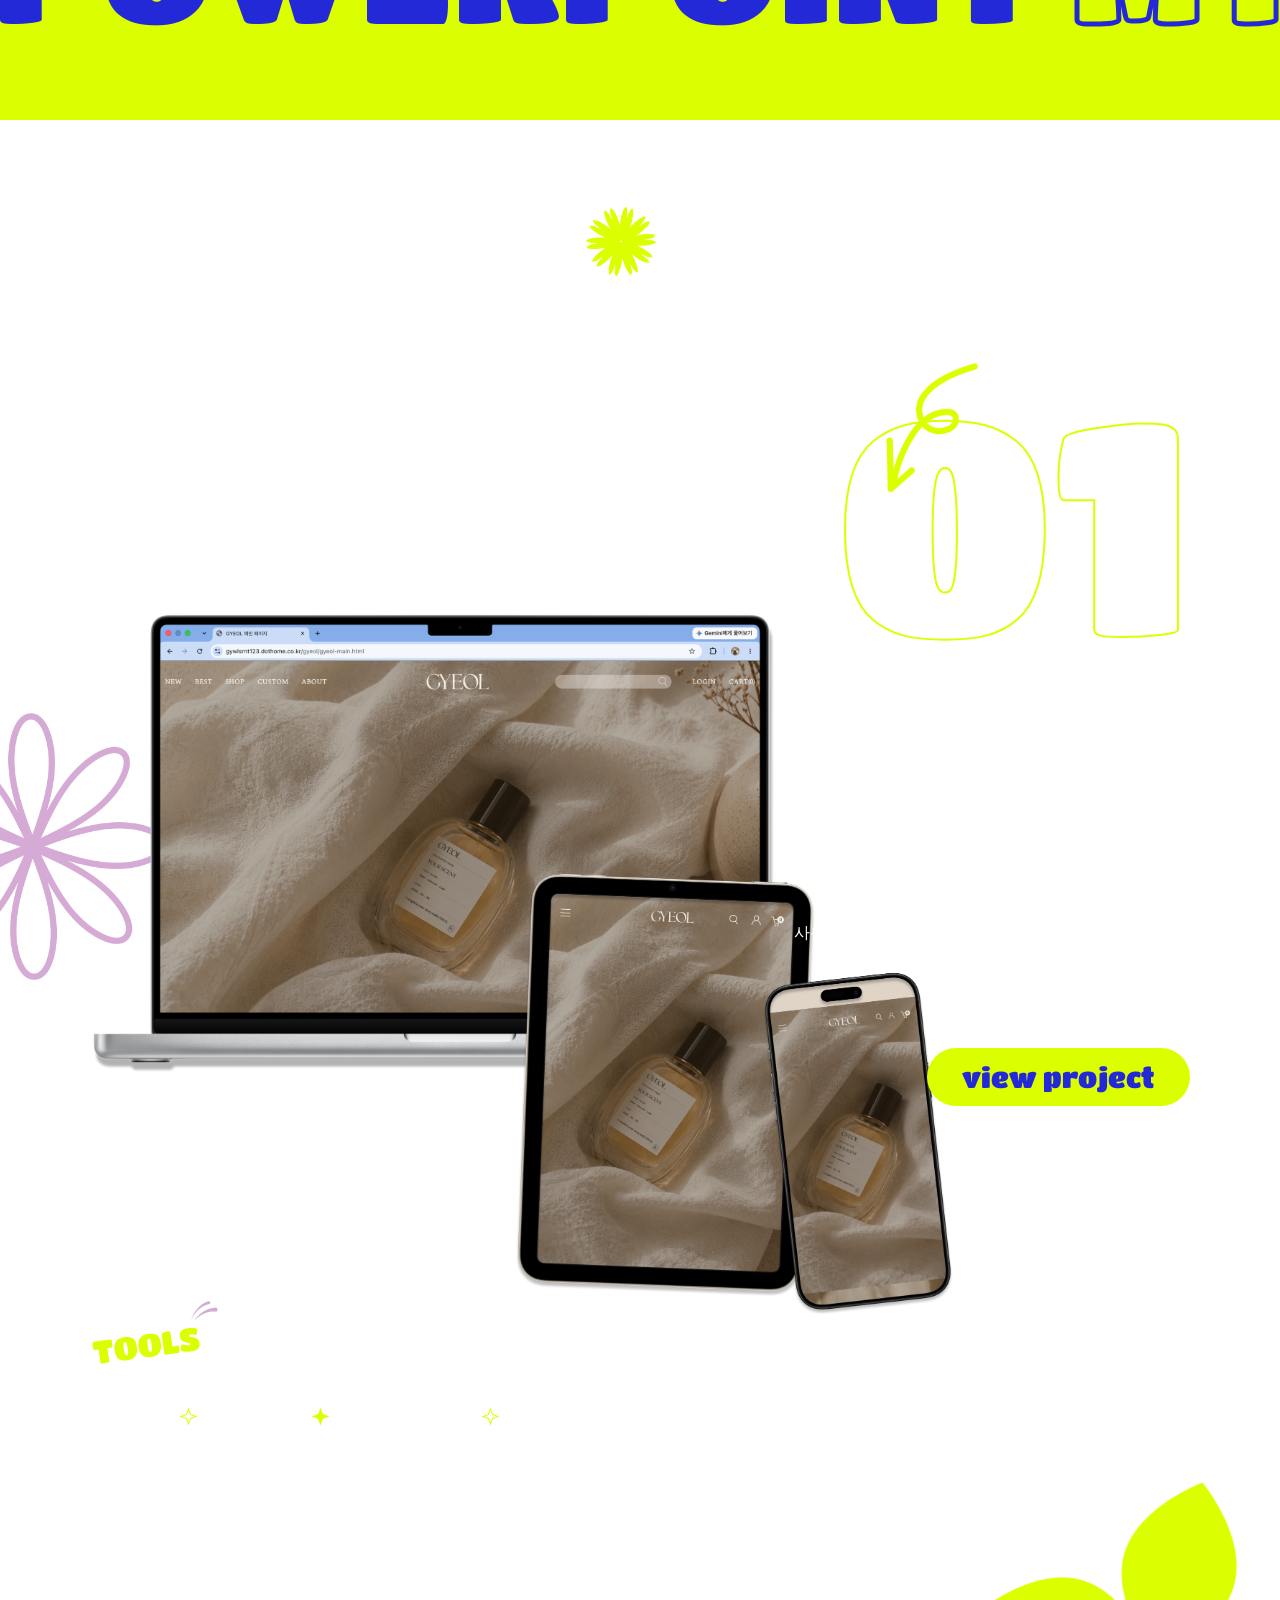
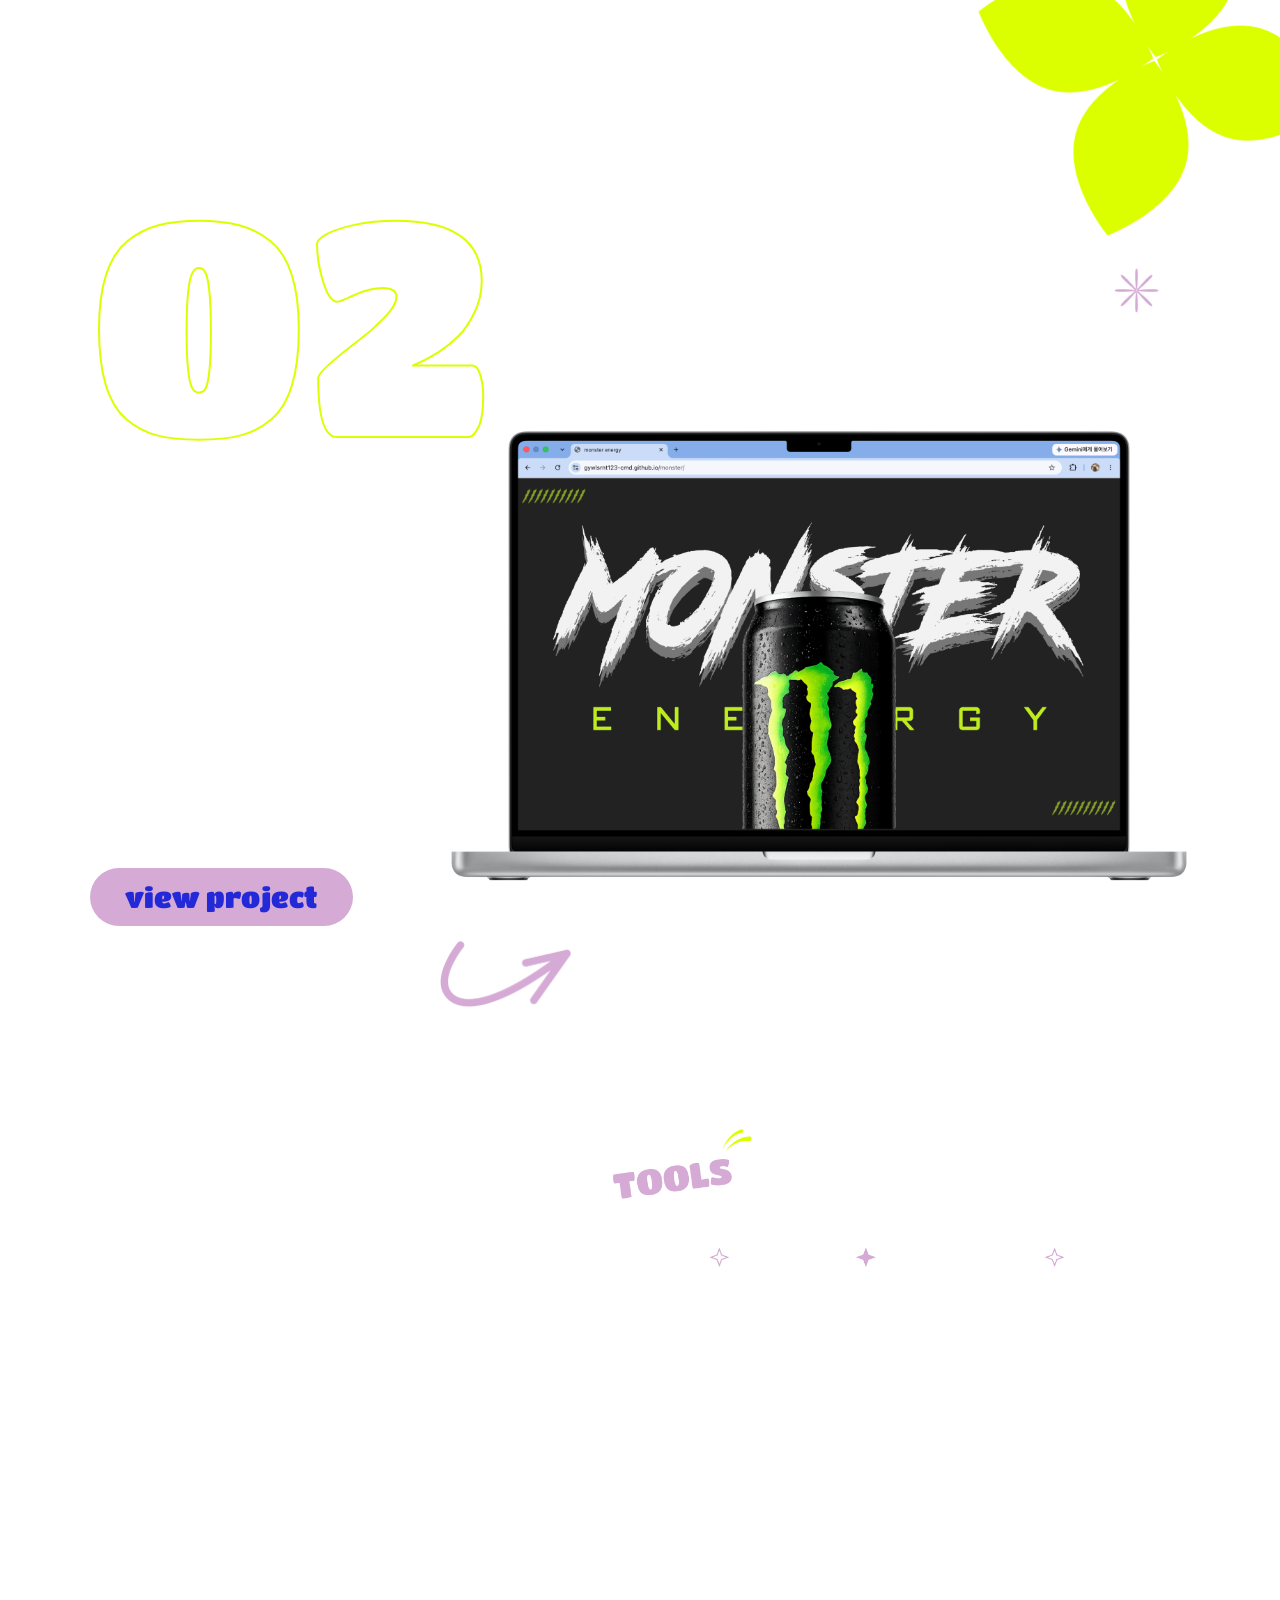
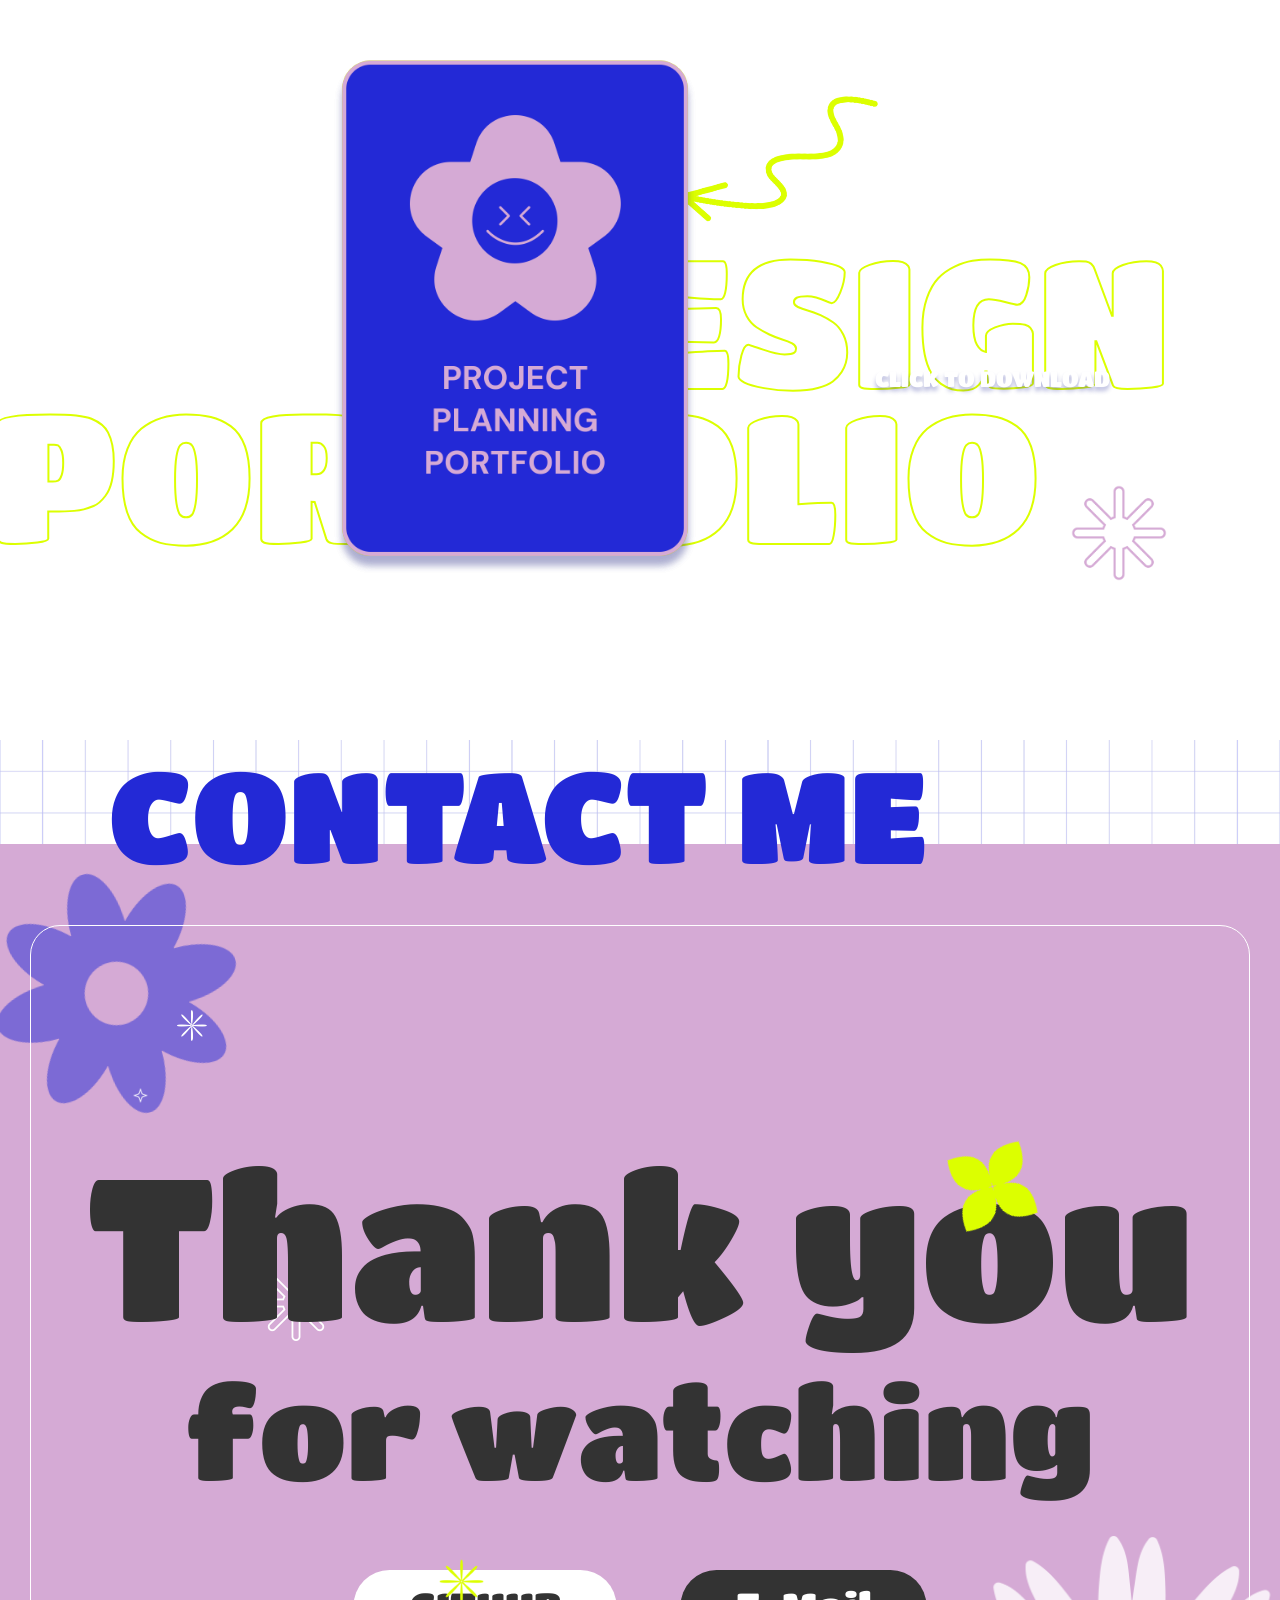
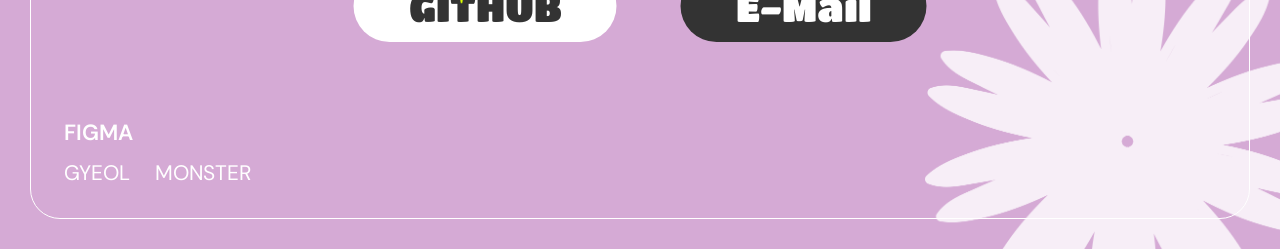
==== commit b2bc6839: "Rename portfolio PDFs and update site" ====
--- a/index.html
+++ b/index.html
@@ -262,14 +262,14 @@
                     <span>PORTFOLIO</span>
                 </h2>
                 <div class="card-portfolio" aria-label="디자인 포트폴리오 카드">
-                    <a class="portfolio-card graphic-card" href="https://media.githubusercontent.com/media/gywlsrnt123-cmd/portfolio/refs/heads/main/source/main/Graphic_portfolio.pdf" target="_blank" rel="noopener" aria-label="그래픽 포트폴리오 PDF 새 탭에서 열기">
+                    <a class="portfolio-card graphic-card" href="https://media.githubusercontent.com/media/gywlsrnt123-cmd/portfolio/refs/heads/main/source/main/Graphic_portfolio_Limhyojin.pdf" target="_blank" rel="noopener" aria-label="그래픽 포트폴리오 PDF 새 탭에서 열기">
                         <img src="source/main/graphic_card.png" alt="그래픽 포트폴리오">
                     </a>
-                    <a class="portfolio-card project-card is-active" href="https://media.githubusercontent.com/media/gywlsrnt123-cmd/portfolio/refs/heads/main/source/main/Planning_portfolio.pdf" target="_blank" rel="noopener" aria-label="기획 디자인 포트폴리오 PDF 새 탭에서 열기">
+                    <a class="portfolio-card project-card is-active" href="https://media.githubusercontent.com/media/gywlsrnt123-cmd/portfolio/refs/heads/main/source/main/Planning_portfolio_Limhyojin.pdf" target="_blank" rel="noopener" aria-label="기획 디자인 포트폴리오 PDF 새 탭에서 열기">
                         <img src="source/main/project_card.png" alt="기획 디자인 포트폴리오">
                     </a>
                 </div>
-                <span class="card-view titan">CLICK TO VIEW</span>
+                <span class="card-view titan">CLICK TO DOWNLOAD</span>
             </article>
         </section>
     </main>
--- a/portfolio.css
+++ b/portfolio.css
@@ -1040,7 +1040,7 @@
 .card-view{
     position: absolute;
     top: 618px;
-    left: 840px;
+    left: 785px;
     z-index: 4;
     color: #FFFFFF;
     font-size: 22px;
